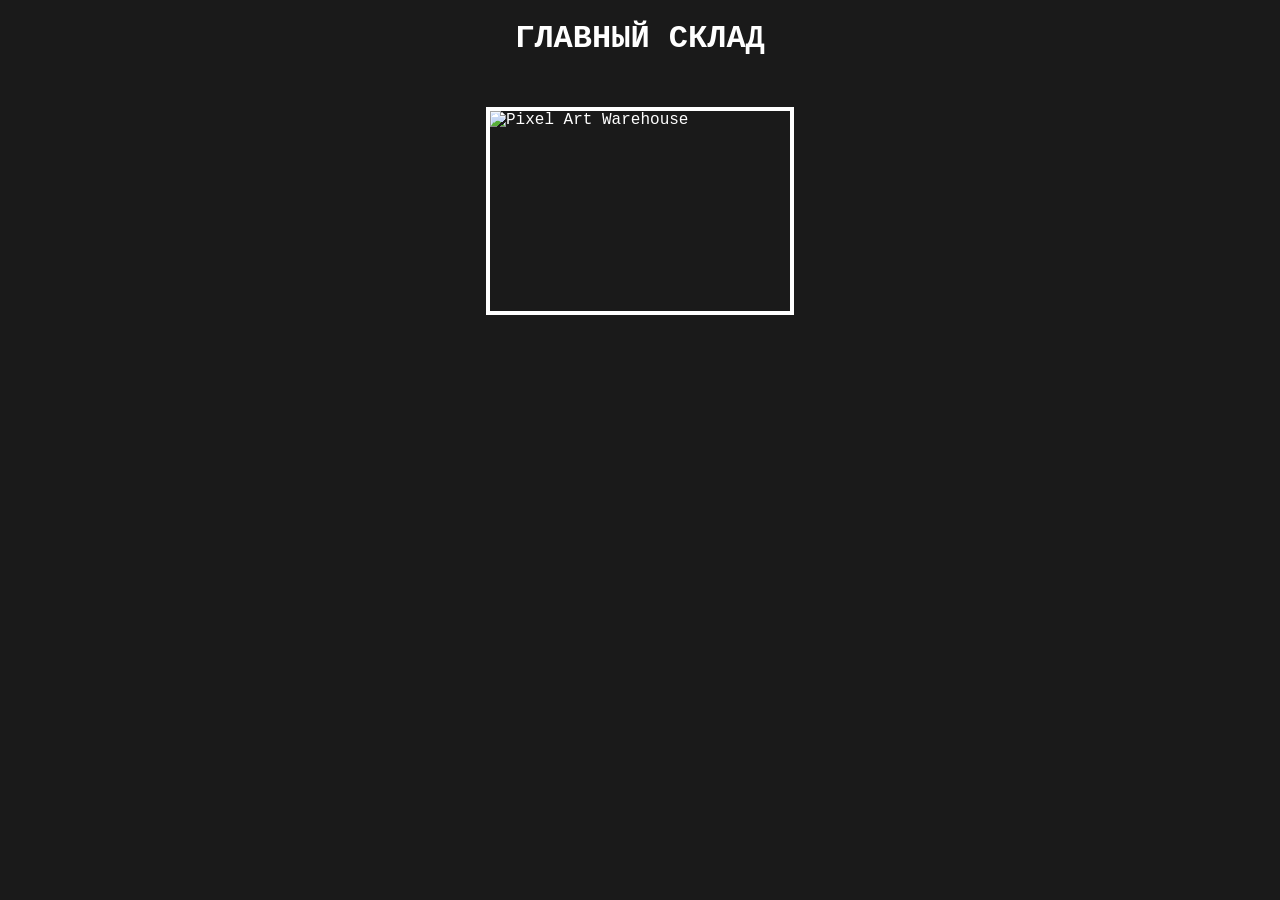
==== index.html @ 8e3c97f1 "Gif" ====
<!DOCTYPE html>
<html lang="ru">
<head>
    <meta charset="UTF-8">
    <meta name="viewport" content="width=device-width, initial-scale=1.0">
    <title>Fulfillment Pixel Corp</title>
    <style>
        /* Обнуляем отступы */
        * { margin: 0; padding: 0; box-box: border-box; }

        body {
            background-color: #1a1a1a; /* Темный фон для контраста */
            color: #fff;
            font-family: 'Courier New', Courier, monospace; /* Пиксельный стиль шрифта */
        }

        /* Контейнер для твоей интерактивной карты/гифки */
        .pixel-card {
            position: relative;
            width: 300px; /* Размер заглушки */
            height: 200px;
            margin: 50px auto;
            overflow: hidden; /* Чтобы зум оставался внутри рамки */
            border: 4px solid #fff;
            cursor: pointer;
        }

        .pixel-card img {
            width: 100%;
            height: 100%;
            object-fit: cover;
            
            /* МАГИЯ ПИКСЕЛЕЙ */
            image-rendering: pixelated;
            
            /* Плавность анимации */
            transition: transform 0.3s ease;
        }

        /* Эффект при наведении */
        .pixel-card:hover img {
            transform: scale(1.5); /* Увеличиваем в 1.5 раза */
        }

        /* Адаптивность */
        @media (max-width: 600px) {
            .pixel-card {
                width: 90%;
            }
        }
    </style>
</head>
<body>

    <h1 style="text-align: center; margin-top: 20px;">ГЛАВНЫЙ СКЛАД</h1>

    <div class="pixel-card">
        <img src="https://via.placeholder.com/150/0000FF/808080?text=PIXEL+ART" alt="Pixel Art Warehouse">
    </div>

</body>
</html>
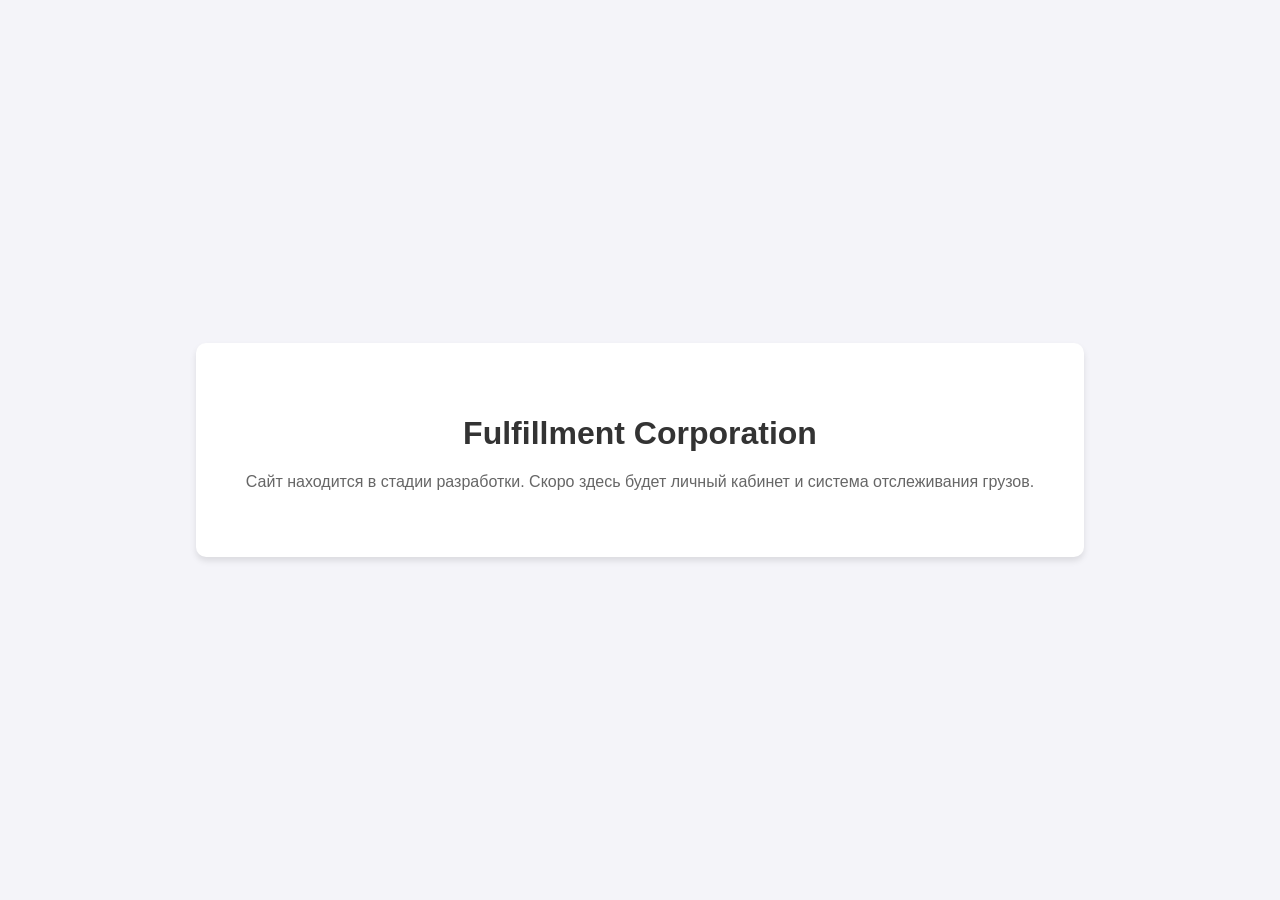
==== commit 7c8be6aa: "Возврат" ====
--- a/index.html
+++ b/index.html
@@ -2,61 +2,18 @@
 <html lang="ru">
 <head>
     <meta charset="UTF-8">
-    <meta name="viewport" content="width=device-width, initial-scale=1.0">
-    <title>Fulfillment Pixel Corp</title>
+    <title>Fulfillment Corporation</title>
     <style>
-        /* Обнуляем отступы */
-        * { margin: 0; padding: 0; box-box: border-box; }
-
-        body {
-            background-color: #1a1a1a; /* Темный фон для контраста */
-            color: #fff;
-            font-family: 'Courier New', Courier, monospace; /* Пиксельный стиль шрифта */
-        }
-
-        /* Контейнер для твоей интерактивной карты/гифки */
-        .pixel-card {
-            position: relative;
-            width: 300px; /* Размер заглушки */
-            height: 200px;
-            margin: 50px auto;
-            overflow: hidden; /* Чтобы зум оставался внутри рамки */
-            border: 4px solid #fff;
-            cursor: pointer;
-        }
-
-        .pixel-card img {
-            width: 100%;
-            height: 100%;
-            object-fit: cover;
-            
-            /* МАГИЯ ПИКСЕЛЕЙ */
-            image-rendering: pixelated;
-            
-            /* Плавность анимации */
-            transition: transform 0.3s ease;
-        }
-
-        /* Эффект при наведении */
-        .pixel-card:hover img {
-            transform: scale(1.5); /* Увеличиваем в 1.5 раза */
-        }
-
-        /* Адаптивность */
-        @media (max-width: 600px) {
-            .pixel-card {
-                width: 90%;
-            }
-        }
+        body { font-family: sans-serif; display: flex; justify-content: center; align-items: center; height: 100vh; margin: 0; background-color: #f4f4f9; }
+        .container { text-align: center; padding: 50px; background: white; border-radius: 10px; box-shadow: 0 4px 6px rgba(0,0,0,0.1); }
+        h1 { color: #333; }
+        p { color: #666; }
     </style>
 </head>
 <body>
-
-    <h1 style="text-align: center; margin-top: 20px;">ГЛАВНЫЙ СКЛАД</h1>
-
-    <div class="pixel-card">
-        <img src="https://via.placeholder.com/150/0000FF/808080?text=PIXEL+ART" alt="Pixel Art Warehouse">
+    <div class="container">
+        <h1>Fulfillment Corporation</h1>
+        <p>Сайт находится в стадии разработки. Скоро здесь будет личный кабинет и система отслеживания грузов.</p>
     </div>
-
 </body>
 </html>
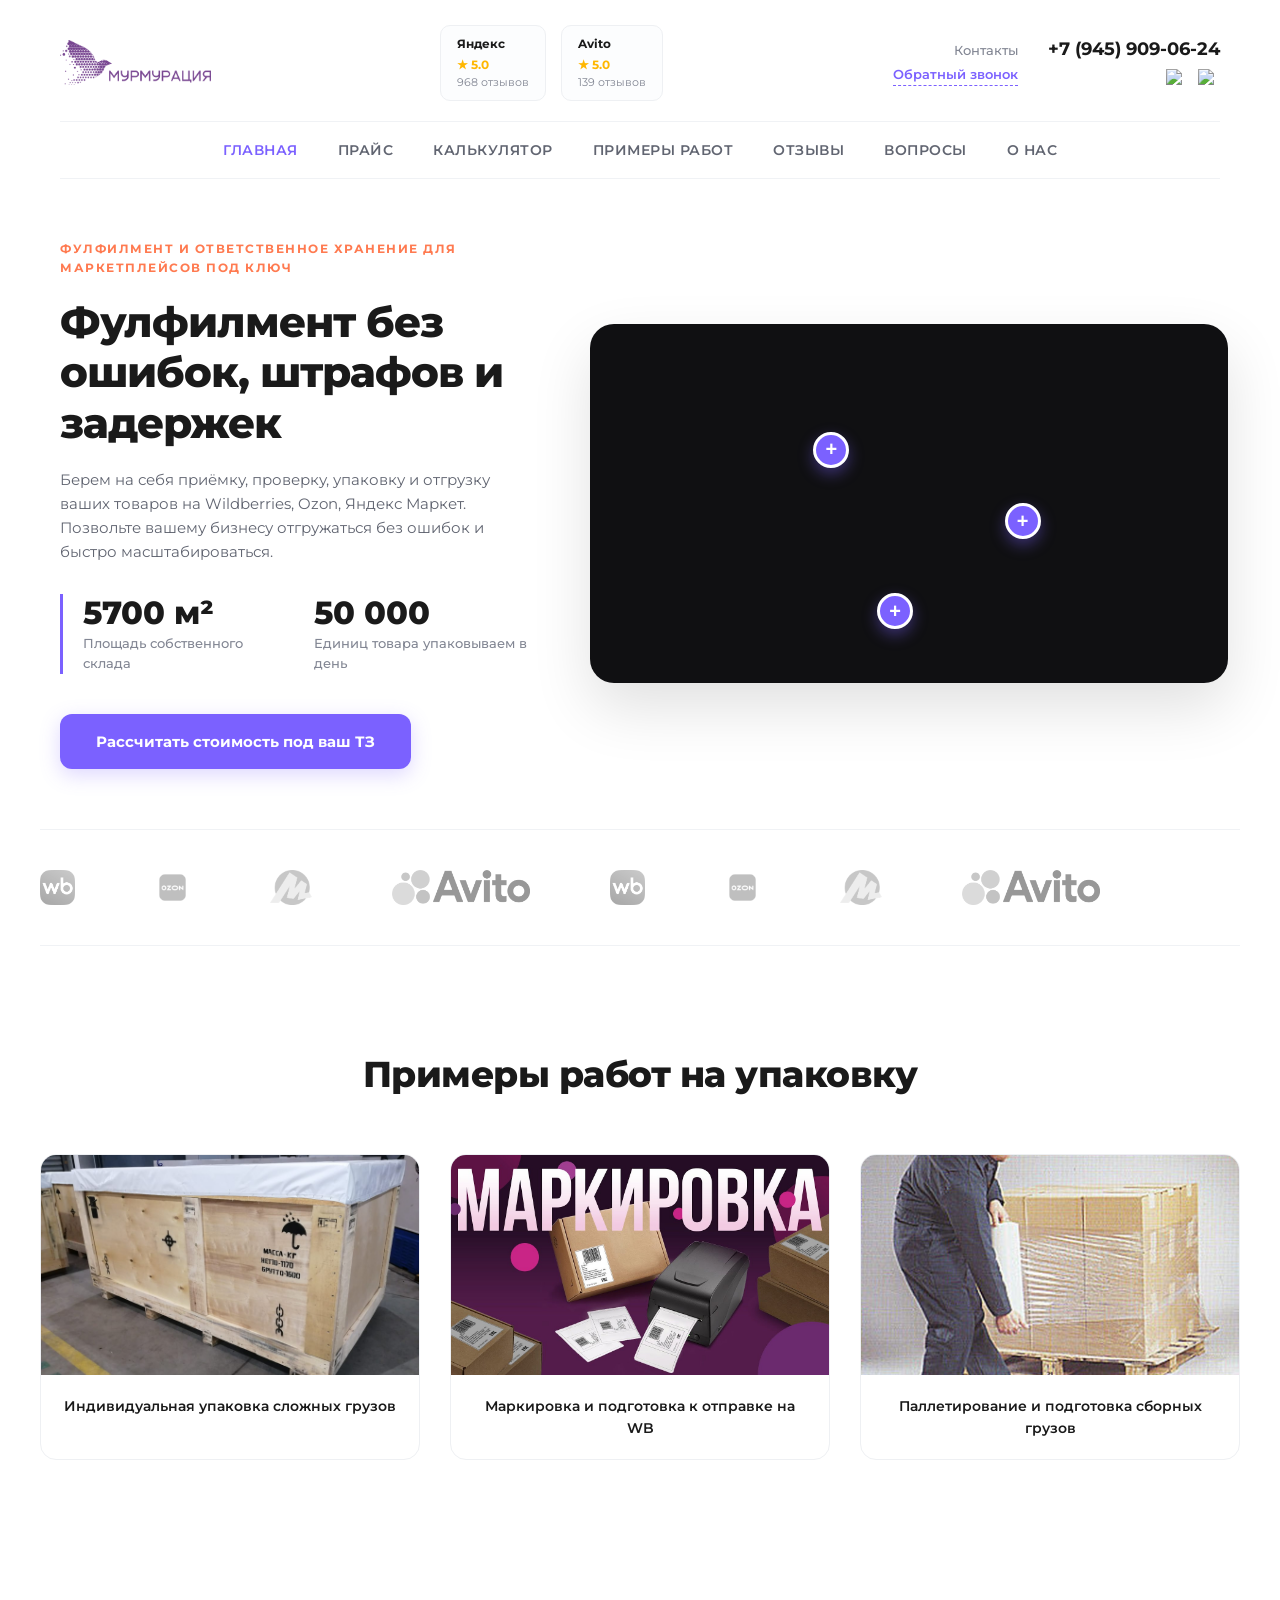
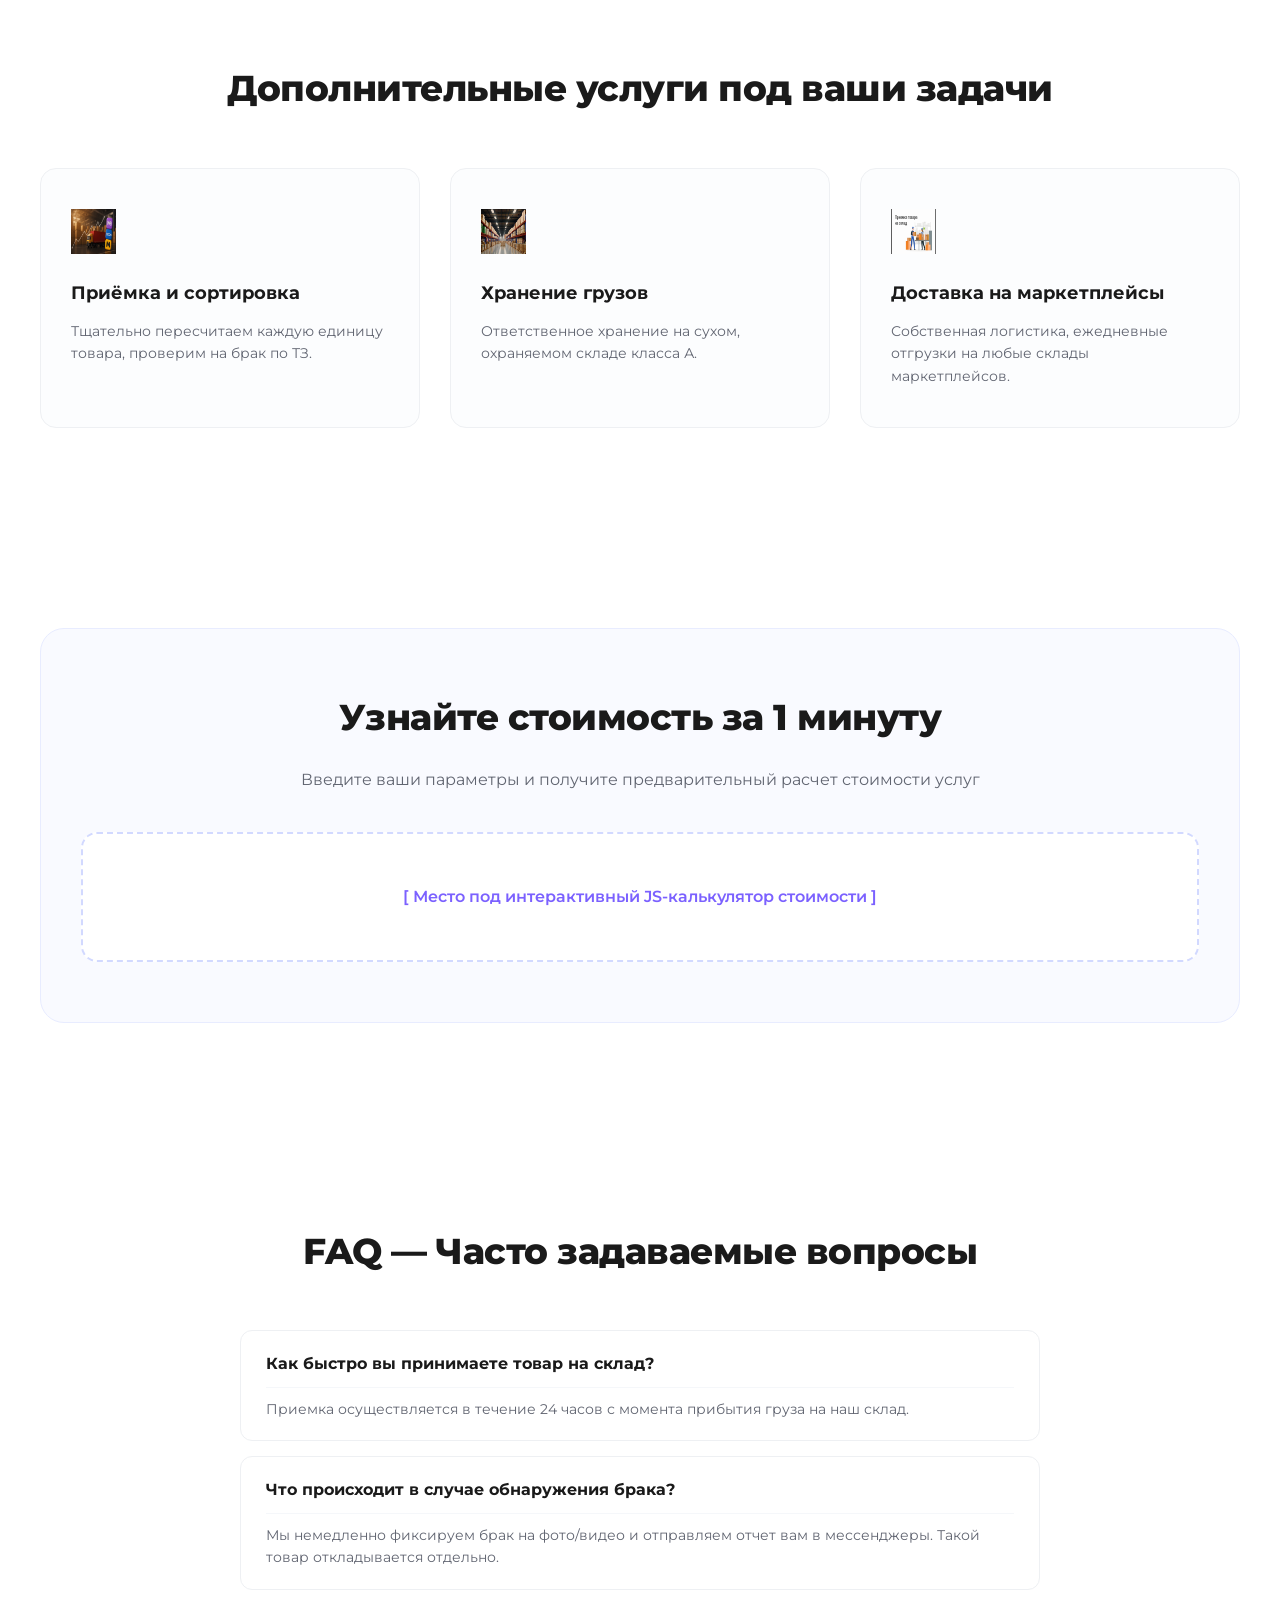
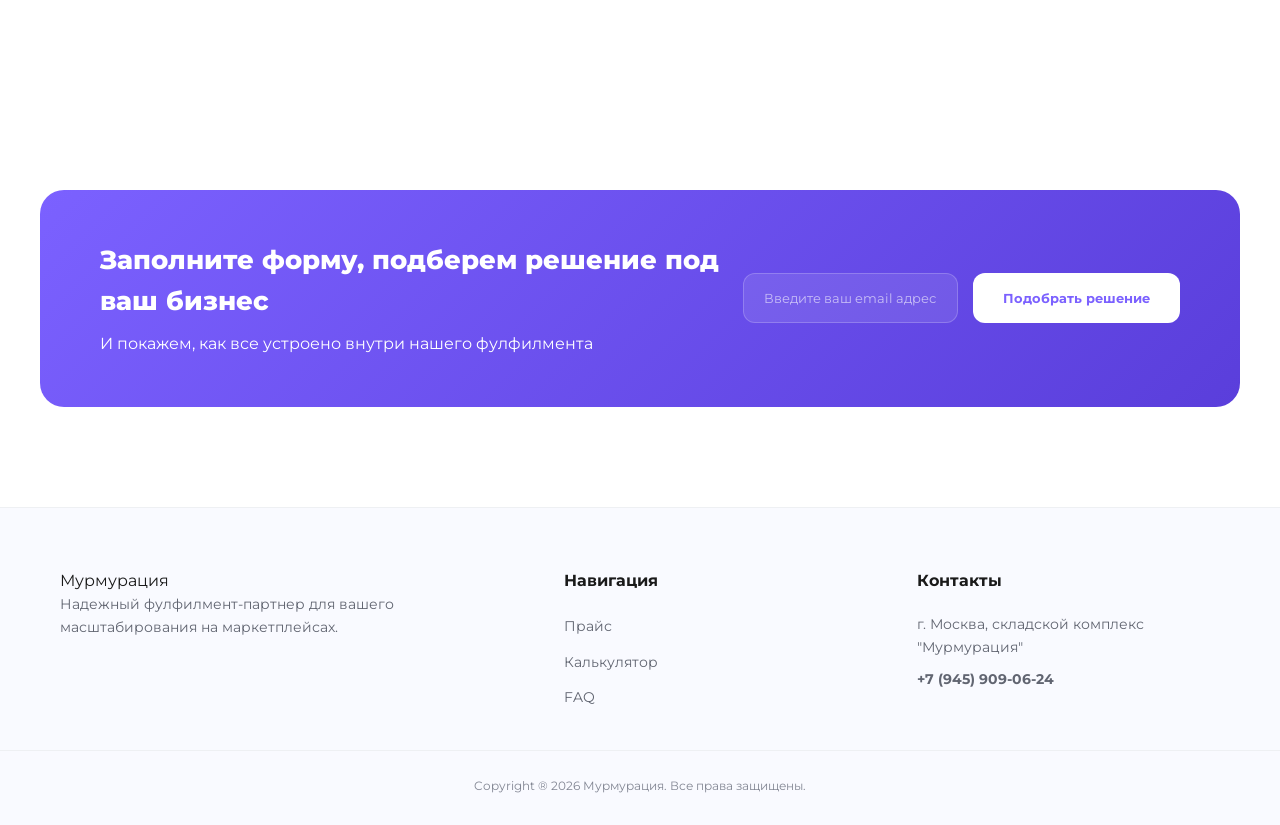
==== commit e6bfc721: "UPD" ====
--- a/index.html
+++ b/index.html
@@ -1,19 +1,410 @@
-<!DOCTYPE html>
+<!doctype html>
 <html lang="ru">
-<head>
-    <meta charset="UTF-8">
-    <title>Fulfillment Corporation</title>
-    <style>
-        body { font-family: sans-serif; display: flex; justify-content: center; align-items: center; height: 100vh; margin: 0; background-color: #f4f4f9; }
-        .container { text-align: center; padding: 50px; background: white; border-radius: 10px; box-shadow: 0 4px 6px rgba(0,0,0,0.1); }
-        h1 { color: #333; }
-        p { color: #666; }
-    </style>
-</head>
-<body>
-    <div class="container">
-        <h1>Fulfillment Corporation</h1>
-        <p>Сайт находится в стадии разработки. Скоро здесь будет личный кабинет и система отслеживания грузов.</p>
+  <head>
+    <meta charset="UTF-8" />
+    <meta name="viewport" content="width=device-width, initial-scale=1.0" />
+    <title>
+      Мурмурация — Фулфилмент и ответственное хранение для маркетплейсов
+    </title>
+    <link rel="stylesheet" href="css/main.css" />
+  </head>
+  <body>
+    <div class="wrapper">
+      <header class="container">
+        <div class="header-top">
+          <a href="./" class="logo">
+            <img src="img/logo.png" alt="Мурмурация" />
+          </a>
+
+          <div class="rating-widgets">
+            <div class="yandex-box">
+              <a
+                href="https://yandex.ru/maps/org/murmuratsiya/7626932796"
+                target="_blank"
+                >Яндекс</a
+              >
+              <span class="rating">★ 5.0</span>
+              <span class="reviews">968 отзывов</span>
+            </div>
+            <div class="avito-box">
+              <a href="https://www.avito.ru/" target="_blank">Avito</a>
+              <span class="rating">★ 5.0</span>
+              <span class="reviews">139 отзывов</span>
+            </div>
+          </div>
+
+          <div class="header-contacts">
+            <div class="callback-links">
+              <a href="contact.html">Контакты</a>
+              <a href="#call-modal" class="callback-trigger">Обратный звонок</a>
+            </div>
+            <div class="phone-block">
+              <a href="tel:+79459090624" class="phone-number"
+                >+7 (945) 909-06-24</a
+              >
+              <div class="social-icons">
+                <a href="#" target="_blank"
+                  ><img src="img/telegram.svg" alt="Telegram"
+                /></a>
+                <a href="#" target="_blank"
+                  ><img src="img/max.svg" alt="Написать в Макс"
+                /></a>
+              </div>
+            </div>
+          </div>
+        </div>
+
+        <nav class="header-nav">
+          <ul>
+            <li class="active"><a href="./">Главная</a></li>
+            <li><a href="#price">Прайс</a></li>
+            <li><a href="#calculator">Калькулятор</a></li>
+            <li><a href="#examples">Примеры работ</a></li>
+            <li><a href="#reviews">Отзывы</a></li>
+            <li><a href="#faq">Вопросы</a></li>
+            <li><a href="#about">О нас</a></li>
+          </ul>
+        </nav>
+      </header>
+
+      <section class="hero-advanced-section">
+        <div class="container hero-layout-wrapper">
+          <div class="hero-text-side">
+            <p class="hero-tagline">
+              ФУЛФИЛМЕНТ И ОТВЕТСТВЕННОЕ ХРАНЕНИЕ ДЛЯ МАРКЕТПЛЕЙСОВ ПОД КЛЮЧ
+            </p>
+            <h1 class="hero-title">
+              Фулфилмент без ошибок, штрафов и задержек
+            </h1>
+            <p class="hero-text-p">
+              Берем на себя приёмку, проверку, упаковку и отгрузку ваших товаров
+              на Wildberries, Ozon, Яндекс Маркет. Позвольте вашему бизнесу
+              отгружаться без ошибок и быстро масштабироваться.
+            </p>
+
+            <div class="hero-stats">
+              <div class="stat-item">
+                <span class="stat-num">5700 м²</span>
+                <span class="stat-desc">Площадь собственного склада</span>
+              </div>
+              <div class="stat-item">
+                <span class="stat-num">50 000</span>
+                <span class="stat-desc">Единиц товара упаковываем в день</span>
+              </div>
+            </div>
+
+            <button class="btn-main" onclick="ScrollToCalc()">
+              Рассчитать стоимость под ваш ТЗ
+            </button>
+          </div>
+
+          <div class="hero-interactive-side">
+            <div id="viewport" class="map-viewport-clean">
+              <div id="heroContainer" class="map-container-clean">
+                <video
+                  autoplay
+                  loop
+                  muted
+                  playsinline
+                  disablePictureInPicture
+                  class="map-video-element"
+                >
+                  <source
+                    src="vid/animate_this_isometric_3D_cityscape_scene._Make_the_city_feel_alive_and_bustling_at_night._Miniature_seed4258162185.mp4"
+                    type="video/mp4"
+                  />
+                </video>
+
+                <div class="map-point" style="top: 30%; left: 35%">
+                  <button
+                    class="point-trigger"
+                    onclick="openArtModal('modal-gate', event)"
+                  >
+                    +
+                  </button>
+                </div>
+
+                <div class="map-point" style="top: 50%; left: 65%">
+                  <button
+                    class="point-trigger"
+                    onclick="openArtModal('modal-park', event)"
+                  >
+                    +
+                  </button>
+                </div>
+
+                <div class="map-point" style="top: 75%; left: 45%">
+                  <button
+                    class="point-trigger"
+                    onclick="openArtModal('modal-storage', event)"
+                  >
+                    +
+                  </button>
+                </div>
+              </div>
+            </div>
+          </div>
+        </div>
+      </section>
+
+      <div class="partners-carousel container">
+        <div class="logos-track">
+          <div class="logos-group">
+            <img src="img/wildberries-sign-logo.png" alt="Wildberries" />
+            <img src="img/icons8-озон-48.png" alt="Ozon" />
+            <img src="img/yandex-market-sign-logo.png" alt="Яндекс Маркет" />
+            <img src="img/avito-logo.png" alt="Avito" />
+          </div>
+          <div class="logos-group" aria-hidden="true">
+            <img src="img/wildberries-sign-logo.png" alt="Wildberries" />
+            <img src="img/icons8-озон-48.png" alt="Ozon" />
+            <img src="img/yandex-market-sign-logo.png" alt="Яндекс Маркет" />
+            <img src="img/avito-logo.png" alt="Avito" />
+          </div>
+          </div>
+        </div>
+      </div>
+
+      <section id="examples" class="container section-padding">
+        <h2 class="section-title">Примеры работ на упаковку</h2>
+        <div class="grid-3-columns">
+          <div class="work-card">
+            <img src="img/Примеры упаковки/kombinir-fanernaya-tara-198.jpg" alt="Пример упаковки 1" />
+            <p>Индивидуальная упаковка сложных грузов</p>
+          </div>
+          <div class="work-card">
+            <img src="img/Примеры упаковки/maxresdefault.jpg" alt="Пример упаковки 2" />
+            <p>Маркировка и подготовка к отправке на WB</p>
+          </div>
+          <div class="work-card">
+            <img src="img/Примеры упаковки/348390727.jfif" alt="Пример упаковки 3" />
+            <p>Паллетирование и подготовка сборных грузов</p>
+          </div>
+        </div>
+      </section>
+
+      <section id="price" class="container section-padding">
+        <h2 class="section-title">Дополнительные услуги под ваши задачи</h2>
+        <div class="grid-3-columns">
+          <div class="service-card">
+            <img src="img/Доп услуги/editor-236750-scaled.png" alt="" class="service-icon" />
+            <h4>Приёмка и сортировка</h4>
+            <p>
+              Тщательно пересчитаем каждую единицу товара, проверим на брак по
+              ТЗ.
+            </p>
+          </div>
+          <div class="service-card">
+            <img src="img/Доп услуги/i.webp" alt="" class="service-icon" />
+            <h4>Хранение грузов</h4>
+            <p>Ответственное хранение на сухом, охраняемом складе класса А.</p>
+          </div>
+          <div class="service-card">
+            <img src="img/Доп услуги/maxresdefault.jpg" alt="" class="service-icon" />
+            <h4>Доставка на маркетплейсы</h4>
+            <p>
+              Собственная логистика, ежедневные отгрузки на любые склады
+              маркетплейсов.
+            </p>
+          </div>
+        </div>
+      </section>
+
+      <section id="calculator" class="container section-padding">
+        <div class="calc-block">
+          <h2 class="section-title">Узнайте стоимость за 1 минуту</h2>
+          <p class="calc-subtitle">
+            Введите ваши параметры и получите предварительный расчет стоимости
+            услуг
+          </p>
+          <div class="calc-placeholder">
+            <p>[ Место под интерактивный JS-калькулятор стоимости ]</p>
+          </div>
+        </div>
+      </section>
+
+      <section id="faq" class="container section-padding">
+        <h2 class="section-title">FAQ — Часто задаваемые вопросы</h2>
+        <div class="faq-list">
+          <div class="faq-item">
+            <div class="faq-question">
+              Как быстро вы принимаете товар на склад?
+            </div>
+            <div class="faq-answer">
+              Приемка осуществляется в течение 24 часов с момента прибытия груза
+              на наш склад.
+            </div>
+          </div>
+          <div class="faq-item">
+            <div class="faq-question">
+              Что происходит в случае обнаружения брака?
+            </div>
+            <div class="faq-answer">
+              Мы немедленно фиксируем брак на фото/видео и отправляем отчет вам
+              в мессенджеры. Такой товар откладывается отдельно.
+            </div>
+          </div>
+        </div>
+      </section>
+
+      <section class="container section-padding">
+        <div class="form-banner">
+          <div class="form-text">
+            <h3>Заполните форму, подберем решение под ваш бизнес</h3>
+            <p>И покажем, как все устроено внутри нашего фулфилмента</p>
+          </div>
+          <div class="form-fields">
+            <input
+              type="email"
+              id="userEmail"
+              placeholder="Введите ваш email адрес"
+            />
+            <button onclick="ValidateBusinessEmail()">Подобрать решение</button>
+          </div>
+        </div>
+      </section>
     </div>
-</body>
-</html>+    <footer>
+      <div class="footer-blocks container">
+        <div>
+          <span class="logo">Мурмурация</span>
+          <p>
+            Надежный фулфилмент-партнер для вашего масштабирования на
+            маркетплейсах.
+          </p>
+        </div>
+        <div>
+          <h4>Навигация</h4>
+          <ul>
+            <li><a href="#price">Прайс</a></li>
+            <li><a href="#calculator">Калькулятор</a></li>
+            <li><a href="#faq">FAQ</a></li>
+          </ul>
+        </div>
+        <div>
+          <h4>Контакты</h4>
+          <p>г. Москва, складской комплекс "Мурмурация"</p>
+          <p class="footer-phone">+7 (945) 909-06-24</p>
+        </div>
+      </div>
+      <hr />
+      <p class="copyright">Copyright ® 2026 Мурмурация. Все права защищены.</p>
+    </footer>
+
+    <div
+      id="modal-gate"
+      class="art-overlay"
+      onclick="closeArtModal('modal-gate')"
+    >
+      <div class="art-modal-content" onclick="event.stopPropagation()">
+        <button class="art-modal-close" onclick="closeArtModal('modal-gate')">
+          ×
+        </button>
+        <img src="img/Южные ворота.png" alt="Южные ворота" />
+      </div>
+    </div>
+
+    <div
+      id="modal-park"
+      class="art-overlay"
+      onclick="closeArtModal('modal-park')"
+    >
+      <div class="art-modal-content" onclick="event.stopPropagation()">
+        <button class="art-modal-close" onclick="closeArtModal('modal-park')">
+          ×
+        </button>
+        <img src="img/Фулфилмент парк.png" alt="Фулфилмент парк" />
+      </div>
+    </div>
+
+    <div
+      id="modal-storage"
+      class="art-overlay"
+      onclick="closeArtModal('modal-storage')"
+    >
+      <div class="art-modal-content" onclick="event.stopPropagation()">
+        <button
+          class="art-modal-close"
+          onclick="closeArtModal('modal-storage')"
+        >
+          ×
+        </button>
+        <img src="img/Склад.png" alt="Склад" />
+      </div>
+    </div>
+
+    <script>
+      // 1. Скрипт Интерактивной Лупы (Зум х2 как в твоем чистом тесте)
+      const viewport = document.getElementById("viewport");
+      const container = document.getElementById("heroContainer");
+
+      viewport.addEventListener("mousemove", (e) => {
+        // Если открыта полноэкранная картинка, отключаем изменение зума под ней
+        if (document.querySelector(".art-overlay.is-visible")) return;
+
+        const { left, top, width, height } = viewport.getBoundingClientRect();
+        const x = ((e.clientX - left) / width) * 100;
+        const y = ((e.clientY - top) / height) * 100;
+
+        container.style.transformOrigin = `${x}% ${y}%`;
+        container.style.transform = "scale(2)";
+      });
+
+      viewport.addEventListener("mouseleave", () => {
+        if (!document.querySelector(".art-overlay.is-visible")) {
+          container.style.transform = "scale(1)";
+          container.style.transformOrigin = "center center";
+        }
+      });
+
+      // 2. Скрипт открытия и закрытия Полноэкранных Модалок с Квест-Картинками
+      function openArtModal(modalId, event) {
+        if (event) event.stopPropagation(); // Отменяем всплытие клика
+
+        // Перед открытием сбрасываем зум фонового видео назад на x1
+        container.style.transform = "scale(1)";
+        container.style.transformOrigin = "center center";
+
+        const modal = document.getElementById(modalId);
+        modal.classList.add("is-visible");
+        document.body.style.overflow = "hidden"; // Запрещаем скролл самого сайта
+      }
+
+      function closeArtModal(modalId) {
+        const modal = document.getElementById(modalId);
+        modal.classList.remove("is-visible");
+        document.body.style.overflow = ""; // Возвращаем скролл сайта
+      }
+
+      // Закрытие картинок по клавише ESC
+      document.addEventListener("keydown", (e) => {
+        if (e.key === "Escape") {
+          document.querySelectorAll(".art-overlay").forEach((modal) => {
+            modal.classList.remove("is-visible");
+          });
+          document.body.style.overflow = "";
+        }
+      });
+
+      // 3. Плавный скролл до калькулятора
+      function ScrollToCalc() {
+        document
+          .getElementById("calculator")
+          .scrollIntoView({ behavior: "smooth" });
+      }
+
+      // 4. Валидация почты (модернизированный скрипт из твоего старого шаблона)
+      function ValidateBusinessEmail() {
+        let email = document.querySelector("#userEmail").value;
+        if (!email.includes("@"))
+          alert("Пожалуйста, введите корректный email (пропущен символ @)");
+        else if (!email.includes("."))
+          alert("Пожалуйста, введите корректный email (пропущен символ .)");
+        else
+          alert(
+            "Спасибо! Наш менеджер свяжется с вами и подберет решение для вашего бизнеса.",
+          );
+      }
+    </script>
+  </body>
+</html>
--- a/css/main.css
+++ b/css/main.css
@@ -0,0 +1,672 @@
+/* ==========================================================================
+   1. ИНИЦИАЛИЗАЦИЯ И СБРОС (RESET)
+   ========================================================================== */
+@import url("https://fonts.googleapis.com/css2?family=Montserrat:wght@300;400;500;600;700;800;900&display=swap");
+
+* {
+  margin: 0;
+  padding: 0;
+  box-sizing: border-box;
+}
+
+html {
+  scroll-behavior: smooth;
+}
+
+body {
+  font-family: "Montserrat", sans-serif;
+  background-color: #ffffff;
+  color: #1a1a1a;
+  line-height: 1.6;
+  -webkit-font-smoothing: antialiased;
+}
+
+a {
+  text-decoration: none;
+  color: inherit;
+  transition: all 0.2s ease;
+}
+
+img,
+video {
+  max-width: 100%;
+  height: auto;
+  display: block;
+}
+
+.wrapper {
+  overflow: hidden;
+  display: flex;
+  flex-direction: column;
+  min-height: 100vh;
+}
+
+.container {
+  max-width: 1200px;
+  width: 100%;
+  margin: 0 auto;
+  padding: 0 20px;
+}
+
+.section-padding {
+  padding: 100px 0;
+}
+
+.section-title {
+  font-size: 36px;
+  font-weight: 800;
+  letter-spacing: -0.5px;
+  margin-bottom: 50px;
+  text-align: center;
+}
+
+.grid-3-columns {
+  display: grid;
+  grid-template-columns: repeat(3, 1fr);
+  gap: 30px;
+}
+
+/* ==========================================================================
+   2. ШАПКА САЙТА (HEADER)
+   ========================================================================== */
+.header-top {
+  display: flex;
+  justify-content: space-between;
+  align-items: center;
+  padding: 25px 0 20px 0;
+}
+
+.logo img {
+  max-height: 45px;
+}
+
+.rating-widgets {
+  display: flex;
+  gap: 15px;
+}
+
+.yandex-box,
+.avito-box {
+  display: flex;
+  flex-direction: column;
+  padding: 8px 16px;
+  border: 1px solid #eef0f3;
+  border-radius: 10px;
+  background: #fcfdfe;
+  font-size: 12px;
+}
+
+.yandex-box a,
+.avito-box a {
+  font-weight: 700;
+  color: #1a1a1a;
+  margin-bottom: 2px;
+}
+
+.rating {
+  color: #ffb700;
+  font-weight: 700;
+}
+
+.reviews {
+  color: #828693;
+  font-size: 11px;
+}
+
+.header-contacts {
+  display: flex;
+  align-items: center;
+  gap: 30px;
+}
+
+.callback-links {
+  display: flex;
+  flex-direction: column;
+  align-items: flex-end;
+  gap: 4px;
+}
+
+.callback-links a {
+  font-size: 13px;
+  font-weight: 500;
+  color: #828693;
+}
+
+.callback-links .callback-trigger {
+  color: #7b61ff;
+  font-weight: 600;
+  border-bottom: 1px dashed #7b61ff;
+}
+
+.callback-links .callback-trigger:hover {
+  color: #5a3edb;
+  border-color: transparent;
+}
+
+.phone-block {
+  display: flex;
+  flex-direction: column;
+  align-items: flex-end;
+  gap: 6px;
+}
+
+.phone-number {
+  font-size: 18px;
+  font-weight: 700;
+  color: #1a1a1a;
+}
+
+.social-icons {
+  display: flex;
+  gap: 10px;
+}
+
+.social-icons img {
+  width: 22px;
+  height: 22px;
+}
+
+.header-nav {
+  border-top: 1px solid #f0f2f5;
+  border-bottom: 1px solid #f0f2f5;
+  padding: 15px 0;
+}
+
+.header-nav ul {
+  display: flex;
+  list-style: none;
+  justify-content: center;
+  gap: 40px;
+}
+
+.header-nav ul li a {
+  font-size: 14px;
+  font-weight: 600;
+  color: #616571;
+  text-transform: uppercase;
+  letter-spacing: 0.5px;
+}
+
+.header-nav ul li a:hover,
+.header-nav ul li.active a {
+  color: #7b61ff;
+}
+
+/* ==========================================================================
+   3. ГЛАВНЫЙ ЭКРАН (HERO С АДАПТИВНЫМ ВИДЕО-ИНТЕРАКТИВОМ)
+   ========================================================================== */
+.hero-advanced-section {
+  width: 100%;
+  padding: 60px 0;
+  background-color: #ffffff;
+}
+
+.hero-layout-wrapper {
+  display: flex;
+  align-items: center;
+  justify-content: space-between;
+  gap: 50px;
+}
+
+/* Левая сторона с текстом */
+.hero-text-side {
+  flex: 0 0 42%;
+  max-width: 480px;
+}
+
+.hero-tagline {
+  font-size: 12px;
+  font-weight: 700;
+  color: #ff7a50;
+  letter-spacing: 1.5px;
+  margin-bottom: 20px;
+}
+
+.hero-title {
+  font-size: 42px;
+  font-weight: 800;
+  line-height: 1.2;
+  margin-bottom: 20px;
+  letter-spacing: -1px;
+}
+
+.hero-text-p {
+  font-size: 15px;
+  color: #616571;
+  margin-bottom: 30px;
+}
+
+.hero-stats {
+  display: flex;
+  gap: 40px;
+  margin-bottom: 40px;
+  border-left: 3px solid #7b61ff;
+  padding-left: 20px;
+}
+
+.stat-item {
+  display: flex;
+  flex-direction: column;
+}
+
+.stat-num {
+  font-size: 32px;
+  font-weight: 800;
+  color: #1a1a1a;
+  line-height: 1.2;
+}
+
+.stat-desc {
+  font-size: 13px;
+  color: #828693;
+  font-weight: 500;
+}
+
+.btn-main {
+  background-color: #7b61ff;
+  color: #ffffff;
+  border: none;
+  padding: 18px 36px;
+  font-family: "Montserrat", sans-serif;
+  font-size: 15px;
+  font-weight: 700;
+  border-radius: 12px;
+  cursor: pointer;
+  box-shadow: 0 6px 20px rgba(123, 97, 255, 0.25);
+  transition: all 0.2s ease;
+}
+
+.btn-main:hover {
+  background-color: #5a3edb;
+  transform: translateY(-2px);
+}
+
+/* Правая сторона с видео-интерактивом */
+.hero-interactive-side {
+  flex: 0 0 55%;
+  width: 100%;
+}
+
+.map-viewport-clean {
+  position: relative;
+  width: 100%;
+  aspect-ratio: 16 / 9; /* Задает идеальное соотношение сторон без рамок */
+  border-radius: 24px;
+  overflow: hidden;
+  box-shadow: 0 25px 60px rgba(0, 0, 0, 0.12);
+  cursor: zoom-in;
+  background: #101012;
+}
+
+.map-container-clean {
+  width: 100%;
+  height: 100%;
+  position: relative;
+  transition: transform 0.15s ease-out; /* Плавный и быстрый зум */
+  will-change: transform, transform-origin;
+}
+
+.map-video-element {
+  width: 100%;
+  height: 100%;
+  object-fit: cover;
+  display: block;
+}
+
+/* Точки-плюсики поверх видео */
+.map-point {
+  position: absolute;
+  z-index: 10;
+}
+
+.point-trigger {
+  width: 36px;
+  height: 36px;
+  border-radius: 50%;
+  background-color: #7b61ff;
+  color: #ffffff;
+  border: 3px solid #ffffff;
+  font-size: 20px;
+  font-weight: 700;
+  cursor: pointer;
+  display: flex;
+  align-items: center;
+  justify-content: center;
+  box-shadow: 0 6px 15px rgba(123, 97, 255, 0.4);
+  transition:
+    transform 0.2s,
+    background-color 0.2s;
+}
+
+.point-trigger:hover {
+  transform: scale(1.2) rotate(90deg);
+  background-color: #ff7a50;
+}
+
+/* ==========================================================================
+   4. ПОЛНОЭКРАННЫЕ ОКНА ДЛЯ ВЫВОДА ТВОИХ КВЕСТ-КАРТИНОК
+   ========================================================================== */
+.art-overlay {
+  position: fixed;
+  top: 0;
+  left: 0;
+  width: 100%;
+  height: 100%;
+  background-color: rgba(20, 20, 22, 0.9); /* Премиальный глубокий темный фон */
+  backdrop-filter: blur(10px); /* Красивое размытие */
+  display: flex;
+  justify-content: center;
+  align-items: center;
+  z-index: 99999;
+  opacity: 0;
+  visibility: hidden;
+  transition:
+    opacity 0.3s ease,
+    visibility 0.3s ease;
+}
+
+/* Класс переключения видимости из JS */
+.art-overlay.is-visible {
+  opacity: 1;
+  visibility: visible;
+}
+
+.art-modal-content {
+  position: relative;
+  max-width: 90vw;
+  max-height: 90vh;
+}
+
+.art-modal-content img {
+  max-width: 100%;
+  max-height: 85vh;
+  border-radius: 16px;
+  box-shadow: 0 30px 80px rgba(0, 0, 0, 0.5);
+  display: block;
+  object-fit: contain;
+}
+
+.art-modal-close {
+  position: absolute;
+  top: -55px;
+  right: 0;
+  background: none;
+  border: none;
+  color: #ffffff;
+  font-size: 45px;
+  font-weight: 300;
+  cursor: pointer;
+  line-height: 1;
+  transition: color 0.2s;
+}
+
+.art-modal-close:hover {
+  color: #ff7a50;
+}
+
+/* ==========================================================================
+   5. БЕСКОНЕЧНАЯ КАРУСЕЛЬ ЛОГОТИПОВ
+   ========================================================================== */
+.partners-carousel {
+  padding: 40px 0;
+  border-top: 1px solid #f0f2f5;
+  border-bottom: 1px solid #f0f2f5;
+  overflow: hidden;
+  position: relative;
+}
+
+.logos-track {
+  display: flex;
+  width: max-content;
+  animation: scrollLinear 25s linear infinite;
+}
+
+.logos-group {
+  display: flex;
+  align-items: center;
+  justify-content: space-around;
+  gap: 80px;
+  padding-right: 80px;
+}
+
+.logos-group img {
+  height: 35px;
+  object-fit: contain;
+  filter: grayscale(100%);
+  opacity: 0.4;
+}
+
+.logos-group img:hover {
+  filter: grayscale(0%);
+  opacity: 1;
+}
+
+@keyframes scrollLinear {
+  0% {
+    transform: translateX(0);
+  }
+  100% {
+    transform: translateX(-50%);
+  }
+}
+
+/* ==========================================================================
+   6. ОСТАЛЬНЫЕ БЛОКИ ИЗ ТЗ (ПРАЙС, КАРТОЧКИ, FAQ, ПОДВАЛ)
+   ========================================================================== */
+.work-card {
+  background: #ffffff;
+  border-radius: 16px;
+  overflow: hidden;
+  border: 1px solid #eef0f3;
+  transition: all 0.3s ease;
+}
+
+.work-card img {
+  width: 100%;
+  height: 220px;
+  object-fit: cover;
+}
+
+.work-card p {
+  padding: 20px;
+  font-weight: 600;
+  font-size: 14px;
+  color: #1a1a1a;
+  text-align: center;
+}
+
+.work-card:hover {
+  transform: translateY(-5px);
+  box-shadow: 0 15px 35px rgba(0, 0, 0, 0.05);
+}
+
+.service-card {
+  background: #fcfdfe;
+  border: 1px solid #eef0f3;
+  border-radius: 16px;
+  padding: 40px 30px;
+  transition: all 0.3s ease;
+}
+
+.service-icon {
+  width: 45px;
+  height: 45px;
+  margin-bottom: 25px;
+}
+
+.service-card h4 {
+  font-size: 18px;
+  font-weight: 700;
+  margin-bottom: 12px;
+}
+
+.service-card p {
+  font-size: 14px;
+  color: #616571;
+}
+
+.service-card:hover {
+  background: #ffffff;
+  border-color: #7b61ff;
+  box-shadow: 0 15px 35px rgba(123, 97, 255, 0.05);
+}
+
+.calc-block {
+  background: #f9faff;
+  border: 1px solid #e8ecff;
+  border-radius: 24px;
+  padding: 60px 40px;
+  text-align: center;
+}
+
+.calc-subtitle {
+  color: #616571;
+  margin-top: -30px;
+  margin-bottom: 40px;
+}
+
+.calc-placeholder {
+  background: #ffffff;
+  border: 2px dashed #d2d9ff;
+  border-radius: 16px;
+  padding: 50px;
+  color: #7b61ff;
+  font-weight: 600;
+}
+
+.faq-list {
+  max-width: 800px;
+  margin: 0 auto;
+  display: flex;
+  flex-direction: column;
+  gap: 15px;
+}
+
+.faq-item {
+  border: 1px solid #eef0f3;
+  border-radius: 12px;
+  background: #ffffff;
+  padding: 20px 25px;
+}
+
+.faq-question {
+  font-weight: 700;
+  font-size: 16px;
+  cursor: pointer;
+  color: #1a1a1a;
+}
+
+.faq-answer {
+  margin-top: 10px;
+  font-size: 14px;
+  color: #616571;
+  border-top: 1px solid #f5f7fa;
+  padding-top: 10px;
+}
+
+.form-banner {
+  background: linear-gradient(135deg, #7b61ff 0%, #5a3edb 100%);
+  border-radius: 24px;
+  padding: 50px 60px;
+  display: flex;
+  justify-content: space-between;
+  align-items: center;
+  color: #ffffff;
+}
+
+.form-text h3 {
+  font-size: 26px;
+  font-weight: 800;
+  margin-bottom: 8px;
+}
+
+.form-fields {
+  display: flex;
+  gap: 15px;
+  width: 50%;
+  justify-content: flex-end;
+}
+
+.form-fields input {
+  width: 100%;
+  max-width: 320px;
+  padding: 16px 20px;
+  border-radius: 12px;
+  border: 1px solid rgba(255, 255, 255, 0.2);
+  background: rgba(255, 255, 255, 0.1);
+  font-family: "Montserrat", sans-serif;
+  color: #ffffff;
+}
+
+.form-fields input::placeholder {
+  color: rgba(255, 255, 255, 0.6);
+}
+
+.form-fields button {
+  background: #ffffff;
+  color: #7b61ff;
+  border: none;
+  padding: 16px 30px;
+  border-radius: 12px;
+  font-family: "Montserrat", sans-serif;
+  font-weight: 700;
+  cursor: pointer;
+  white-space: nowrap;
+}
+
+.form-fields button:hover {
+  background: #fff4f0;
+  color: #ff7a50;
+}
+
+footer {
+  background: #f9faff;
+  border-top: 1px solid #eef0f3;
+  padding: 60px 0 30px 0;
+  margin-top: auto;
+}
+
+.footer-blocks {
+  display: grid;
+  grid-template-columns: 1.5fr 1fr 1fr;
+  gap: 50px;
+  margin-bottom: 40px;
+}
+
+.footer-blocks h4 {
+  font-size: 16px;
+  font-weight: 700;
+  margin-bottom: 20px;
+}
+
+.footer-blocks p,
+.footer-blocks ul li a {
+  font-size: 14px;
+  color: #616571;
+}
+
+.footer-blocks ul {
+  list-style: none;
+  display: flex;
+  flex-direction: column;
+  gap: 10px;
+}
+
+.footer-phone {
+  font-size: 18px;
+  font-weight: 700;
+  color: #1a1a1a;
+  margin-top: 10px;
+}
+
+footer hr {
+  border: none;
+  border-top: 1px solid #eef0f3;
+  margin-bottom: 25px;
+}
+
+.copyright {
+  font-size: 12px;
+  color: #828693;
+  text-align: center;
+}
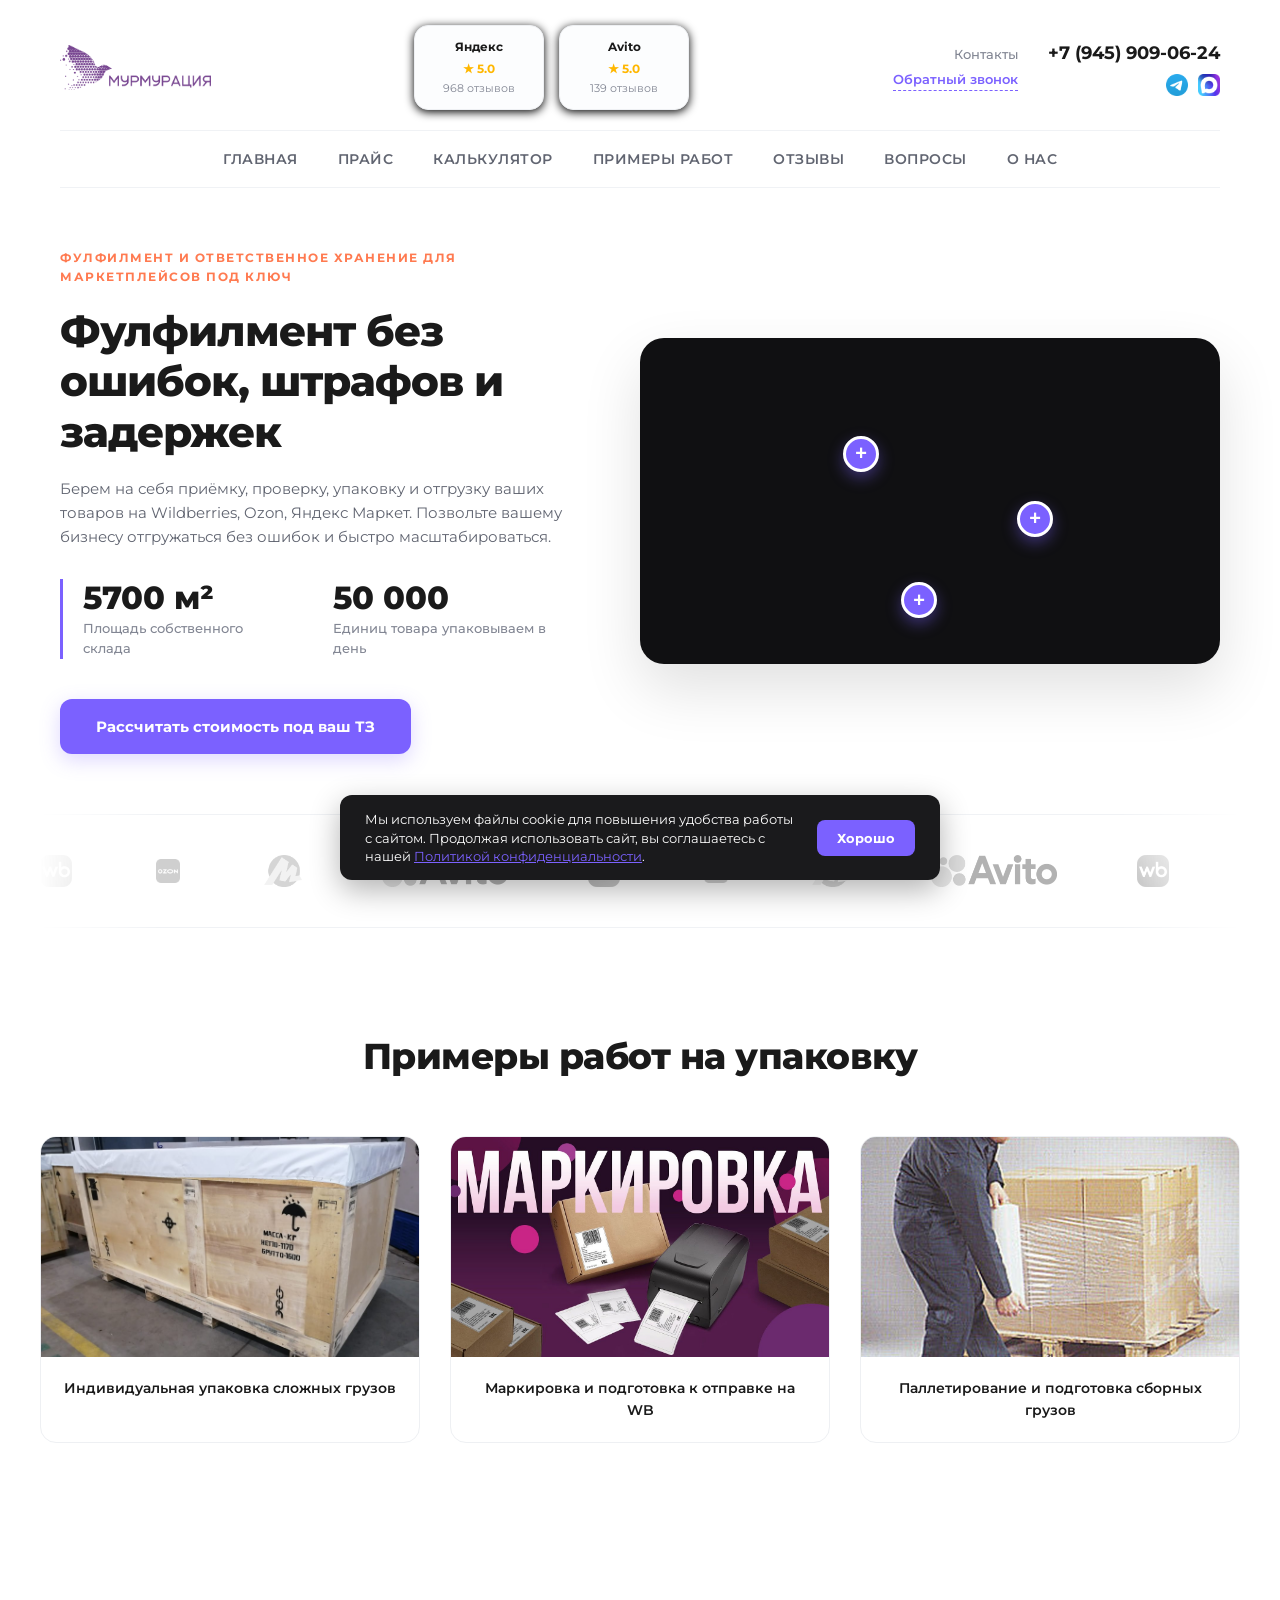
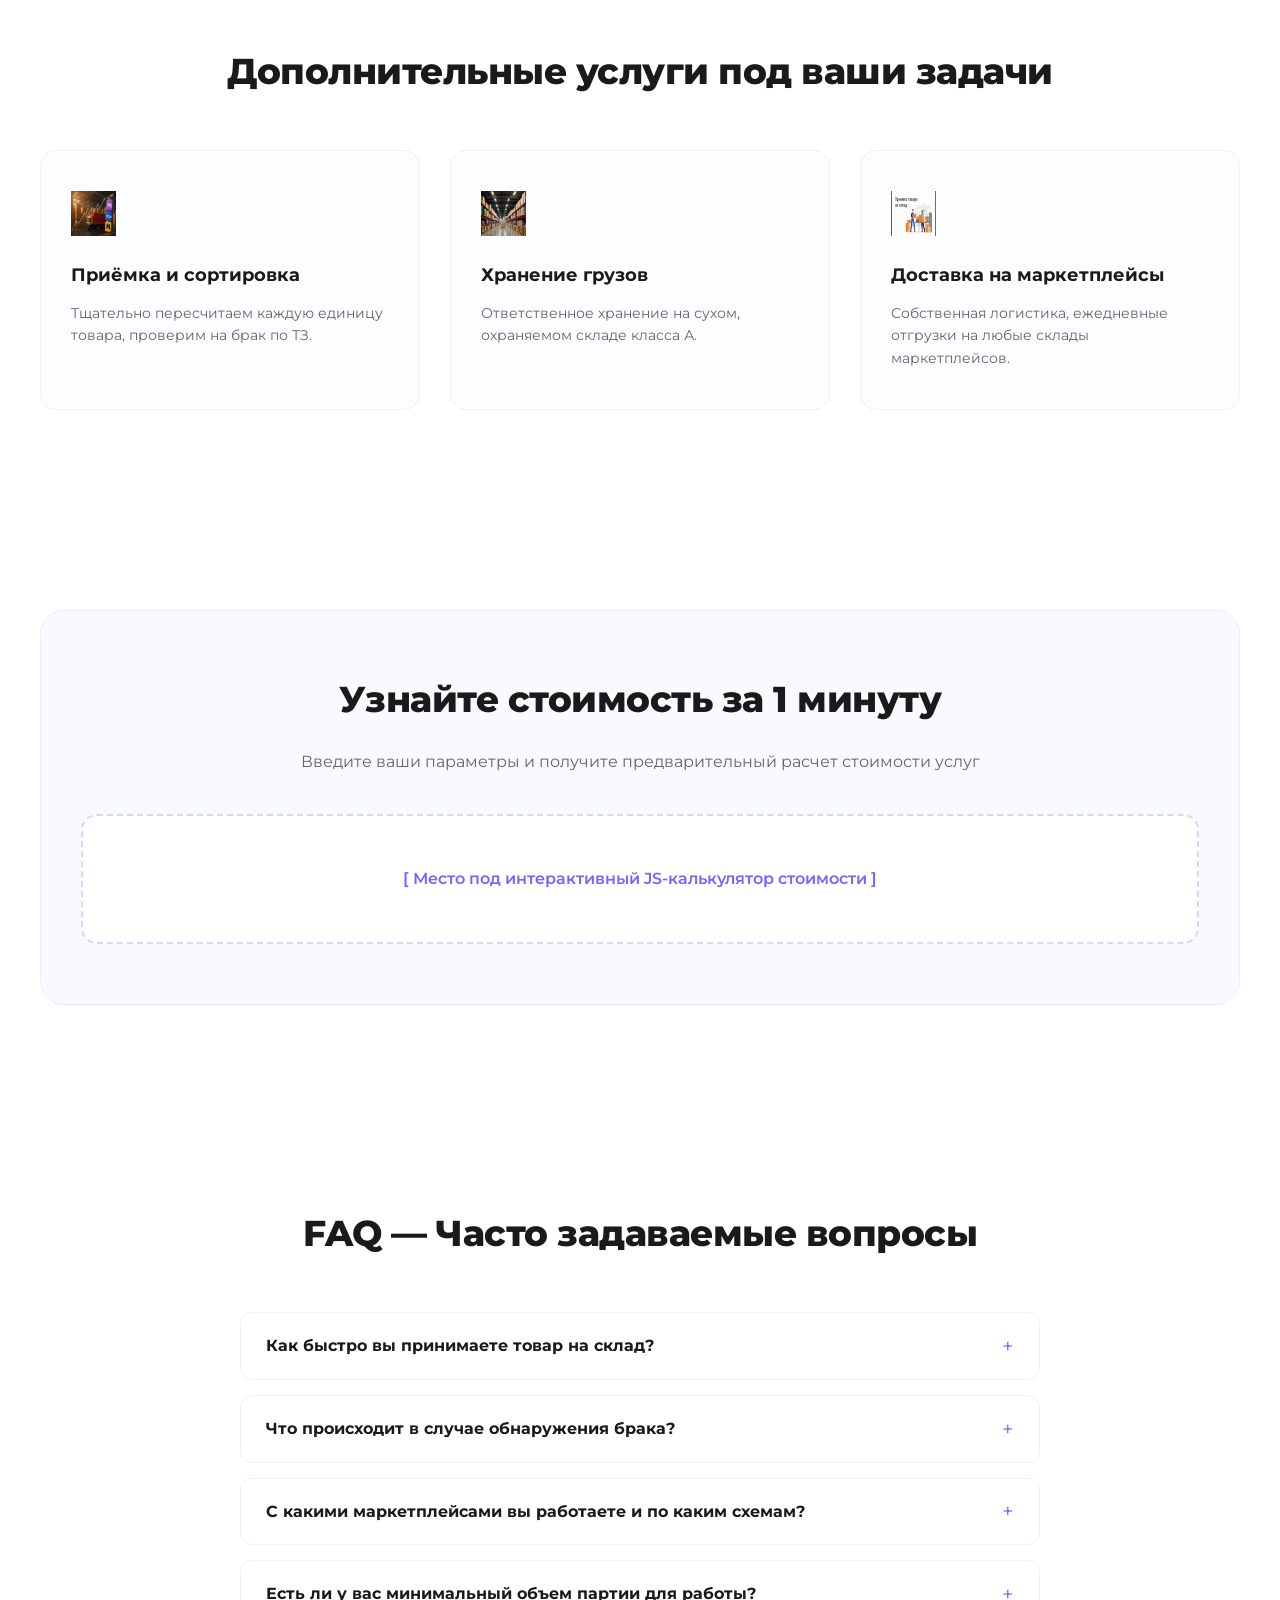
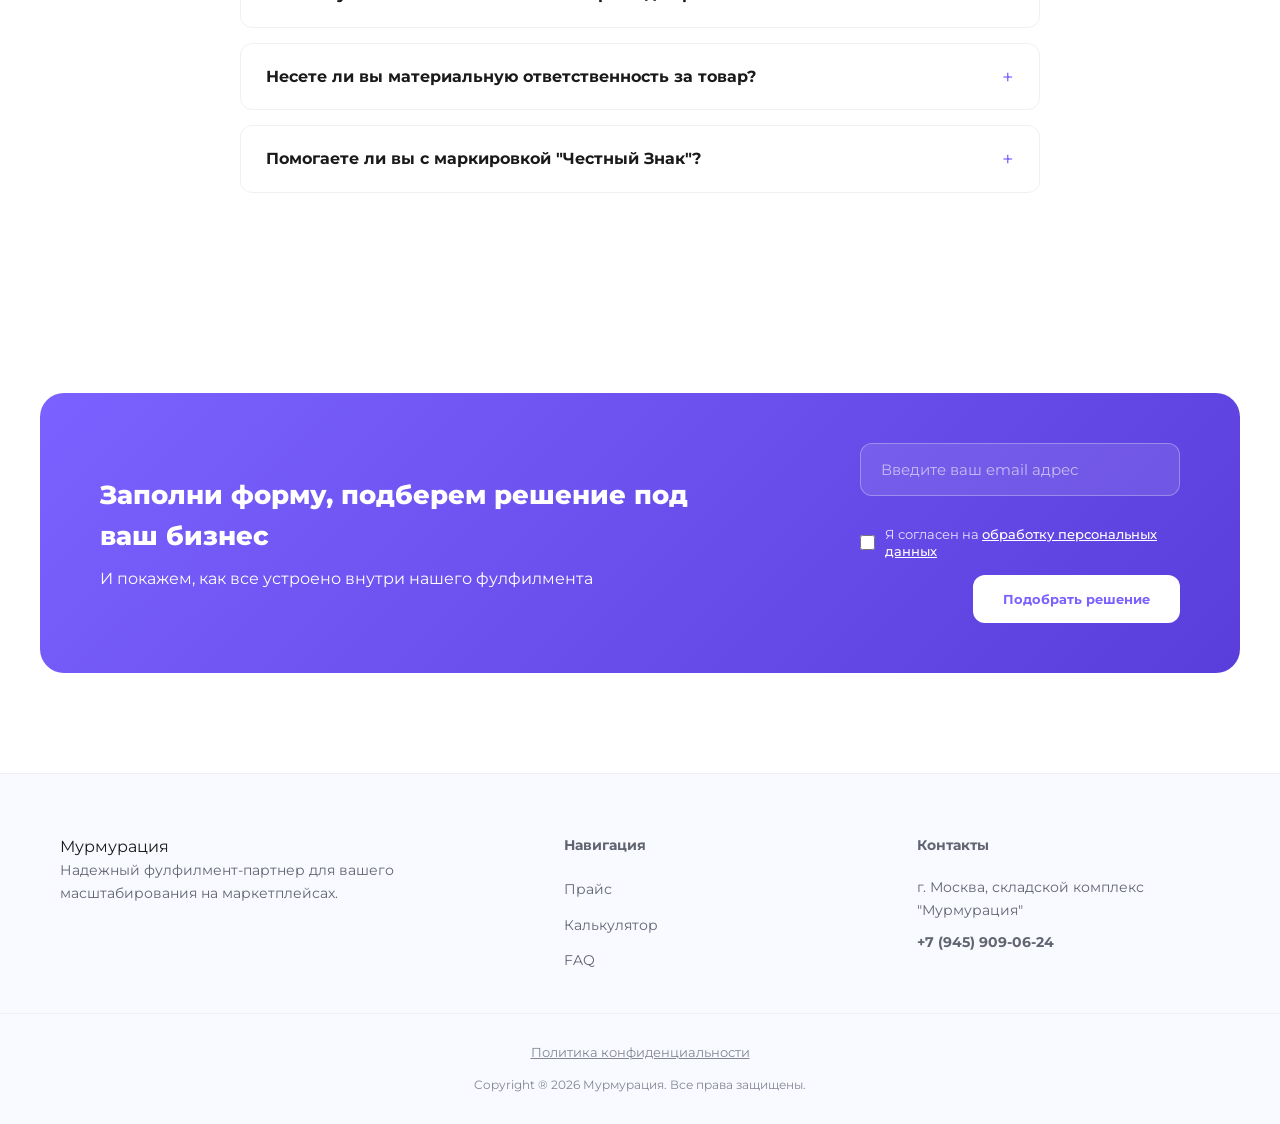
==== commit 0a9bf823: "Final" ====
--- a/index.html
+++ b/index.html
@@ -7,32 +7,37 @@
       Мурмурация — Фулфилмент и ответственное хранение для маркетплейсов
     </title>
     <link rel="stylesheet" href="css/main.css" />
+    <link rel="icon" type="image/png" href="img/ICO.png">
   </head>
   <body>
     <div class="wrapper">
       <header class="container">
         <div class="header-top">
           <a href="./" class="logo">
-            <img src="img/logo.png" alt="Мурмурация" />
+            <img src="img/logo.png" alt="Мурмурация — фулфилмент под ключ" />
           </a>
 
           <div class="rating-widgets">
-            <div class="yandex-box">
-              <a
-                href="https://yandex.ru/maps/org/murmuratsiya/7626932796"
-                target="_blank"
-                >Яндекс</a
-              >
+            <a
+              href="https://yandex.ru/maps/-/CPHtiZzV"
+              target="_blank"
+              class="rating-box yandex-box"
+            >
+              <span class="box-title">Яндекс</span>
               <span class="rating">★ 5.0</span>
               <span class="reviews">968 отзывов</span>
-            </div>
-            <div class="avito-box">
-              <a href="https://www.avito.ru/" target="_blank">Avito</a>
+            </a>
+
+            <a
+              href="https://www.avito.ru/"
+              target="_blank"
+              class="rating-box avito-box"
+            >
+              <span class="box-title">Avito</span>
               <span class="rating">★ 5.0</span>
               <span class="reviews">139 отзывов</span>
-            </div>
-          </div>
-
+            </a>
+          </div>
           <div class="header-contacts">
             <div class="callback-links">
               <a href="contact.html">Контакты</a>
@@ -43,253 +48,472 @@
                 >+7 (945) 909-06-24</a
               >
               <div class="social-icons">
-                <a href="#" target="_blank"
-                  ><img src="img/telegram.svg" alt="Telegram"
-                /></a>
-                <a href="#" target="_blank"
-                  ><img src="img/max.svg" alt="Написать в Макс"
-                /></a>
+                <a href="#" target="_blank" rel="noopener">
+                  <img src="img/Telegram.png" alt="Написать нам в Telegram" />
+                </a>
+                <a href="#" target="_blank" rel="noopener">
+                  <img src="img/MAX-512x512.png" alt="Написать нам в Макс" />
+                </a>
               </div>
             </div>
           </div>
         </div>
 
         <nav class="header-nav">
+          <button
+            class="burger-menu-btn"
+            aria-label="Открыть меню"
+            onclick="toggleMobileMenu()"
+          >
+            <span></span>
+            <span></span>
+            <span></span>
+          </button>
+
           <ul>
-            <li class="active"><a href="./">Главная</a></li>
-            <li><a href="#price">Прайс</a></li>
-            <li><a href="#calculator">Калькулятор</a></li>
-            <li><a href="#examples">Примеры работ</a></li>
-            <li><a href="#reviews">Отзывы</a></li>
-            <li><a href="#faq">Вопросы</a></li>
-            <li><a href="#about">О нас</a></li>
+            <li><a href="./">Главная</a></li>
+            <li><a href="./#price">Прайс</a></li>
+            <li><a href="./#calculator">Калькулятор</a></li>
+            <li><a href="./#examples">Примеры работ</a></li>
+            <li><a href="reviews.html">Отзывы</a></li>
+            <li><a href="./#faq">Вопросы</a></li>
+            <li><a href="about.html">О нас</a></li>
           </ul>
         </nav>
       </header>
 
-      <section class="hero-advanced-section">
-        <div class="container hero-layout-wrapper">
-          <div class="hero-text-side">
-            <p class="hero-tagline">
-              ФУЛФИЛМЕНТ И ОТВЕТСТВЕННОЕ ХРАНЕНИЕ ДЛЯ МАРКЕТПЛЕЙСОВ ПОД КЛЮЧ
+      <main>
+        <section class="hero-advanced-section">
+          <div class="container hero-layout-wrapper">
+            <div class="hero-text-side">
+              <p class="hero-tagline">
+                ФУЛФИЛМЕНТ И ОТВЕТСТВЕННОЕ ХРАНЕНИЕ ДЛЯ МАРКЕТПЛЕЙСОВ ПОД КЛЮЧ
+              </p>
+              <h1 class="hero-title">
+                Фулфилмент без ошибок, штрафов и задержек
+              </h1>
+              <p class="hero-text-p">
+                Берем на себя приёмку, проверку, упаковку и отгрузку ваших
+                товаров на Wildberries, Ozon, Яндекс Маркет. Позвольте вашему
+                бизнесу отгружаться без ошибок и быстро масштабироваться.
+              </p>
+
+              <div class="hero-stats">
+                <div class="stat-item">
+                  <span class="stat-num">5700 м²</span>
+                  <span class="stat-desc">Площадь собственного склада</span>
+                </div>
+                <div class="stat-item">
+                  <span class="stat-num">50 000</span>
+                  <span class="stat-desc"
+                    >Единиц товара упаковываем в день</span
+                  >
+                </div>
+              </div>
+
+              <button class="btn-main" onclick="ScrollToCalc()">
+                Рассчитать стоимость под ваш ТЗ
+              </button>
+            </div>
+
+            <div class="hero-interactive-side">
+              <div id="viewport" class="map-viewport-clean">
+                <div id="heroContainer" class="map-container-clean">
+                  <video
+                    autoplay
+                    loop
+                    muted
+                    playsinline
+                    disablePictureInPicture
+                    class="map-video-element"
+                  >
+                    <source
+                      src="vid/animate_this_isometric_3D_cityscape_scene._Make_the_city_feel_alive_and_bustling_at_night._Miniature_seed4258162185.mp4"
+                      type="video/mp4"
+                    />
+                  </video>
+
+                  <div class="map-point" style="top: 30%; left: 35%">
+                    <button
+                      class="point-trigger"
+                      onclick="openArtModal('modal-gate', event)"
+                    >
+                      +
+                    </button>
+                  </div>
+                  <div class="map-point" style="top: 50%; left: 65%">
+                    <button
+                      class="point-trigger"
+                      onclick="openArtModal('modal-park', event)"
+                    >
+                      +
+                    </button>
+                  </div>
+                  <div class="map-point" style="top: 75%; left: 45%">
+                    <button
+                      class="point-trigger"
+                      onclick="openArtModal('modal-storage', event)"
+                    >
+                      +
+                    </button>
+                  </div>
+                </div>
+              </div>
+            </div>
+          </div>
+        </section>
+
+        <div class="partners-carousel container">
+          <div class="logos-track">
+            <div class="logos-group">
+              <a
+                href="https://www.wildberries.ru/"
+                target="_blank"
+                rel="noopener"
+                ><img src="img/wildberries-sign-logo.png" alt="WB"
+              /></a>
+              <a href="https://www.ozon.ru/" target="_blank" rel="noopener"
+                ><img src="img/icons8-озон-48.png" alt="Ozon"
+              /></a>
+              <a href="https://market.yandex.ru/" target="_blank" rel="noopener"
+                ><img src="img/yandex-market-sign-logo.png" alt="Яндекс"
+              /></a>
+              <a href="https://www.avito.ru/" target="_blank" rel="noopener"
+                ><img src="img/avito-logo.png" alt="Avito"
+              /></a>
+              <a
+                href="https://www.wildberries.ru/"
+                target="_blank"
+                rel="noopener"
+                ><img src="img/wildberries-sign-logo.png" alt="WB"
+              /></a>
+              <a href="https://www.ozon.ru/" target="_blank" rel="noopener"
+                ><img src="img/icons8-озон-48.png" alt="Ozon"
+              /></a>
+              <a href="https://market.yandex.ru/" target="_blank" rel="noopener"
+                ><img src="img/yandex-market-sign-logo.png" alt="Яндекс"
+              /></a>
+              <a href="https://www.avito.ru/" target="_blank" rel="noopener"
+                ><img src="img/avito-logo.png" alt="Avito"
+              /></a>
+            </div>
+
+            <div class="logos-group" aria-hidden="true">
+              <a
+                href="https://www.wildberries.ru/"
+                target="_blank"
+                rel="noopener"
+                tabindex="-1"
+                ><img src="img/wildberries-sign-logo.png" alt="WB"
+              /></a>
+              <a
+                href="https://www.ozon.ru/"
+                target="_blank"
+                rel="noopener"
+                tabindex="-1"
+                ><img src="img/icons8-озон-48.png" alt="Ozon"
+              /></a>
+              <a
+                href="https://market.yandex.ru/"
+                target="_blank"
+                rel="noopener"
+                tabindex="-1"
+                ><img src="img/yandex-market-sign-logo.png" alt="Яндекс"
+              /></a>
+              <a
+                href="https://www.avito.ru/"
+                target="_blank"
+                rel="noopener"
+                tabindex="-1"
+                ><img src="img/avito-logo.png" alt="Avito"
+              /></a>
+              <a
+                href="https://www.wildberries.ru/"
+                target="_blank"
+                rel="noopener"
+                tabindex="-1"
+                ><img src="img/wildberries-sign-logo.png" alt="WB"
+              /></a>
+              <a
+                href="https://www.ozon.ru/"
+                target="_blank"
+                rel="noopener"
+                tabindex="-1"
+                ><img src="img/icons8-озон-48.png" alt="Ozon"
+              /></a>
+              <a
+                href="https://market.yandex.ru/"
+                target="_blank"
+                rel="noopener"
+                tabindex="-1"
+                ><img src="img/yandex-market-sign-logo.png" alt="Яндекс"
+              /></a>
+              <a
+                href="https://www.avito.ru/"
+                target="_blank"
+                rel="noopener"
+                tabindex="-1"
+                ><img src="img/avito-logo.png" alt="Avito"
+              /></a>
+            </div>
+          </div>
+        </div>
+
+        <section id="examples" class="container section-padding">
+          <h2 class="section-title">Примеры работ на упаковку</h2>
+          <div class="grid-3-columns">
+            <div class="work-card">
+              <img
+                src="img/Примеры упаковки/kombinir-fanernaya-tara-198.jpg"
+                alt="Индивидуальная упаковка сложных грузов на складе"
+              />
+              <p>Индивидуальная упаковка сложных грузов</p>
+            </div>
+            <div class="work-card">
+              <img
+                src="img/Примеры упаковки/maxresdefault.jpg"
+                alt="Процесс маркировки и подготовки товаров к отправке на WB"
+              />
+              <p>Маркировка и подготовка к отправке на WB</p>
+            </div>
+            <div class="work-card">
+              <img
+                src="img/Примеры упаковки/348390727.jfif"
+                alt="Паллетирование и сборка партий товаров"
+              />
+              <p>Паллетирование и подготовка сборных грузов</p>
+            </div>
+          </div>
+        </section>
+
+        <section id="price" class="container section-padding">
+          <h2 class="section-title">Дополнительные услуги под ваши задачи</h2>
+          <div class="grid-3-columns">
+            <div class="service-card">
+              <img
+                src="img/Доп услуги/editor-236750-scaled.png"
+                alt="Сортировка и приёмка товаров на складе"
+                class="service-icon"
+              />
+              <h4>Приёмка и сортировка</h4>
+              <p>
+                Тщательно пересчитаем каждую единицу товара, проверим на брак по
+                ТЗ.
+              </p>
+            </div>
+            <div class="service-card">
+              <img
+                src="img/Доп услуги/i.webp"
+                alt="Ответственное хранение грузов маркетплейсов"
+                class="service-icon"
+              />
+              <h4>Хранение грузов</h4>
+              <p>
+                Ответственное хранение на сухом, охраняемом складе класса А.
+              </p>
+            </div>
+            <div class="service-card">
+              <img
+                src="img/Доп услуги/maxresdefault.jpg"
+                alt="Доставка коробов и паллет на склады маркетплейсов"
+                class="service-icon"
+              />
+              <h4>Доставка на маркетплейсы</h4>
+              <p>
+                Собственная логистика, ежедневные отгрузки на любые склады
+                маркетплейсов.
+              </p>
+            </div>
+          </div>
+        </section>
+
+        <section id="calculator" class="container section-padding">
+          <div class="calc-block">
+            <h2 class="section-title">Узнайте стоимость за 1 минуту</h2>
+            <p class="calc-subtitle">
+              Введите ваши параметры и получите предварительный расчет стоимости
+              услуг
             </p>
-            <h1 class="hero-title">
-              Фулфилмент без ошибок, штрафов и задержек
-            </h1>
-            <p class="hero-text-p">
-              Берем на себя приёмку, проверку, упаковку и отгрузку ваших товаров
-              на Wildberries, Ozon, Яндекс Маркет. Позвольте вашему бизнесу
-              отгружаться без ошибок и быстро масштабироваться.
+            <div class="calc-placeholder">
+              <p>[ Место под интерактивный JS-калькулятор стоимости ]</p>
+            </div>
+          </div>
+        </section>
+
+        <section id="faq" class="container section-padding">
+          <h2 class="section-title">FAQ — Часто задаваемые вопросы</h2>
+          <div class="faq-list">
+            <div class="faq-item">
+              <div class="faq-question">
+                <span>Как быстро вы принимаете товар на склад?</span>
+                <span class="faq-toggle-icon">+</span>
+              </div>
+              <div class="faq-answer">
+                <p>
+                  Приемка и пересчет осуществляются в течение 24 часов с момента
+                  прибытия груза на наш склад. Вы сразу получаете акт приемки со
+                  всеми данными.
+                </p>
+              </div>
+            </div>
+
+            <div class="faq-item">
+              <div class="faq-question">
+                <span>Что происходит в случае обнаружения брака?</span>
+                <span class="faq-toggle-icon">+</span>
+              </div>
+              <div class="faq-answer">
+                <p>
+                  Мы немедленно фиксируем брак на photo или video и отправляем
+                  отчет вам в мессенджеры (Telegram/WhatsApp). Такой товар
+                  откладывается в отдельную зону карантина до ваших
+                  распоряжений.
+                </p>
+              </div>
+            </div>
+
+            <div class="faq-item">
+              <div class="faq-question">
+                <span
+                  >С какими маркетплейсами вы работаете и по каким схемам?</span
+                >
+                <span class="faq-toggle-icon">+</span>
+              </div>
+              <div class="faq-answer">
+                <p>
+                  Мы полностью упаковываем и доставляем товары на Wildberries,
+                  Ozon и Яндекс Маркет. Работаем как по схеме FBO (отгрузка на
+                  склад маркетплейса), так и по FBS (хранение у нас, сборка и
+                  доставка под каждый заказ ежедневно).
+                </p>
+              </div>
+            </div>
+
+            <div class="faq-item">
+              <div class="faq-question">
+                <span>Есть ли у вас минимальный объем партии для работы?</span>
+                <span class="faq-toggle-icon">+</span>
+              </div>
+              <div class="faq-answer">
+                <p>
+                  Мы работаем как с крупными брендами, так и с начинающими
+                  селлерами. Минимальной партии нет — мы можем принять и
+                  обработать тестовую партию даже от 10-50 единиц товара.
+                </p>
+              </div>
+            </div>
+
+            <div class="faq-item">
+              <div class="faq-question">
+                <span>Несете ли вы материальную ответственность за товар?</span>
+                <span class="faq-toggle-icon">+</span>
+              </div>
+              <div class="faq-answer">
+                <p>
+                  Да, этот пункт жестко прописан в нашем договоре. Мы несем
+                  полную материальную ответственность за сохранность вашего
+                  товар с момента подписания акта приемки на нашем складе.
+                </p>
+              </div>
+            </div>
+
+            <div class="faq-item">
+              <div class="faq-question">
+                <span>Помогаете ли вы с маркировкой "Честный Знак"?</span>
+                <span class="faq-toggle-icon">+</span>
+              </div>
+              <div class="faq-answer">
+                <p>
+                  Да, наши специалисты умеют работать со всеми категориями
+                  подлежащими обязательной маркировке (одежда, текстиль, обувь и
+                  т.д.). Вы передаете нам коды из личного кабинета, мы их
+                  распечатываем, верифицируем сканерами и наносим строго по
+                  правилам системы.
+                </p>
+              </div>
+            </div>
+          </div>
+        </section>
+
+        <section class="container section-padding">
+          <div class="form-banner">
+            <div class="form-text">
+              <h3>Заполни форму, подберем решение под ваш бизнес</h3>
+              <p>И покажем, как все устроено внутри нашего фулфилмента</p>
+            </div>
+
+            <div
+              class="form-fields"
+              style="flex-direction: column; align-items: flex-end"
+            >
+              <input
+                type="email"
+                id="userEmail"
+                placeholder="Введите ваш email адрес"
+              />
+
+              <div class="privacy-agreement">
+                <input
+                  type="checkbox"
+                  id="privacy-check"
+                  name="privacy"
+                  required
+                />
+                <label for="privacy-check">
+                  Я согласен на
+                  <a href="privacy-policy.html" target="_blank"
+                    >обработку персональных данных</a
+                  >
+                </label>
+              </div>
+
+              <button onclick="ValidateBusinessEmail()">
+                Подобрать решение
+              </button>
+            </div>
+          </div>
+        </section>
+      </main>
+
+      <footer>
+        <div class="footer-blocks container">
+          <div>
+            <span class="logo">Мурмурация</span>
+            <p>
+              Надежный фулфилмент-партнер для вашего масштабирования на
+              маркетплейсах.
             </p>
-
-            <div class="hero-stats">
-              <div class="stat-item">
-                <span class="stat-num">5700 м²</span>
-                <span class="stat-desc">Площадь собственного склада</span>
-              </div>
-              <div class="stat-item">
-                <span class="stat-num">50 000</span>
-                <span class="stat-desc">Единиц товара упаковываем в день</span>
-              </div>
-            </div>
-
-            <button class="btn-main" onclick="ScrollToCalc()">
-              Рассчитать стоимость под ваш ТЗ
-            </button>
-          </div>
-
-          <div class="hero-interactive-side">
-            <div id="viewport" class="map-viewport-clean">
-              <div id="heroContainer" class="map-container-clean">
-                <video
-                  autoplay
-                  loop
-                  muted
-                  playsinline
-                  disablePictureInPicture
-                  class="map-video-element"
-                >
-                  <source
-                    src="vid/animate_this_isometric_3D_cityscape_scene._Make_the_city_feel_alive_and_bustling_at_night._Miniature_seed4258162185.mp4"
-                    type="video/mp4"
-                  />
-                </video>
-
-                <div class="map-point" style="top: 30%; left: 35%">
-                  <button
-                    class="point-trigger"
-                    onclick="openArtModal('modal-gate', event)"
-                  >
-                    +
-                  </button>
-                </div>
-
-                <div class="map-point" style="top: 50%; left: 65%">
-                  <button
-                    class="point-trigger"
-                    onclick="openArtModal('modal-park', event)"
-                  >
-                    +
-                  </button>
-                </div>
-
-                <div class="map-point" style="top: 75%; left: 45%">
-                  <button
-                    class="point-trigger"
-                    onclick="openArtModal('modal-storage', event)"
-                  >
-                    +
-                  </button>
-                </div>
-              </div>
-            </div>
+          </div>
+          <div>
+            <p class="footer-title">Навигация</p>
+            <ul>
+              <li><a href="#price">Прайс</a></li>
+              <li><a href="#calculator">Калькулятор</a></li>
+              <li><a href="#faq">FAQ</a></li>
+            </ul>
+          </div>
+          <div>
+            <p class="footer-title">Контакты</p>
+            <p>г. Москва, складской комплекс "Мурмурация"</p>
+            <p class="footer-phone">+7 (945) 909-06-24</p>
           </div>
         </div>
-      </section>
-
-      <div class="partners-carousel container">
-        <div class="logos-track">
-          <div class="logos-group">
-            <img src="img/wildberries-sign-logo.png" alt="Wildberries" />
-            <img src="img/icons8-озон-48.png" alt="Ozon" />
-            <img src="img/yandex-market-sign-logo.png" alt="Яндекс Маркет" />
-            <img src="img/avito-logo.png" alt="Avito" />
-          </div>
-          <div class="logos-group" aria-hidden="true">
-            <img src="img/wildberries-sign-logo.png" alt="Wildberries" />
-            <img src="img/icons8-озон-48.png" alt="Ozon" />
-            <img src="img/yandex-market-sign-logo.png" alt="Яндекс Маркет" />
-            <img src="img/avito-logo.png" alt="Avito" />
-          </div>
-          </div>
+        <hr />
+        <div
+          class="footer-legal"
+          style="text-align: center; margin-bottom: 10px"
+        >
+          <a
+            href="privacy-policy.html"
+            style="font-size: 13px; color: #828693; text-decoration: underline"
+            >Политика конфиденциальности</a
+          >
         </div>
-      </div>
-
-      <section id="examples" class="container section-padding">
-        <h2 class="section-title">Примеры работ на упаковку</h2>
-        <div class="grid-3-columns">
-          <div class="work-card">
-            <img src="img/Примеры упаковки/kombinir-fanernaya-tara-198.jpg" alt="Пример упаковки 1" />
-            <p>Индивидуальная упаковка сложных грузов</p>
-          </div>
-          <div class="work-card">
-            <img src="img/Примеры упаковки/maxresdefault.jpg" alt="Пример упаковки 2" />
-            <p>Маркировка и подготовка к отправке на WB</p>
-          </div>
-          <div class="work-card">
-            <img src="img/Примеры упаковки/348390727.jfif" alt="Пример упаковки 3" />
-            <p>Паллетирование и подготовка сборных грузов</p>
-          </div>
-        </div>
-      </section>
-
-      <section id="price" class="container section-padding">
-        <h2 class="section-title">Дополнительные услуги под ваши задачи</h2>
-        <div class="grid-3-columns">
-          <div class="service-card">
-            <img src="img/Доп услуги/editor-236750-scaled.png" alt="" class="service-icon" />
-            <h4>Приёмка и сортировка</h4>
-            <p>
-              Тщательно пересчитаем каждую единицу товара, проверим на брак по
-              ТЗ.
-            </p>
-          </div>
-          <div class="service-card">
-            <img src="img/Доп услуги/i.webp" alt="" class="service-icon" />
-            <h4>Хранение грузов</h4>
-            <p>Ответственное хранение на сухом, охраняемом складе класса А.</p>
-          </div>
-          <div class="service-card">
-            <img src="img/Доп услуги/maxresdefault.jpg" alt="" class="service-icon" />
-            <h4>Доставка на маркетплейсы</h4>
-            <p>
-              Собственная логистика, ежедневные отгрузки на любые склады
-              маркетплейсов.
-            </p>
-          </div>
-        </div>
-      </section>
-
-      <section id="calculator" class="container section-padding">
-        <div class="calc-block">
-          <h2 class="section-title">Узнайте стоимость за 1 минуту</h2>
-          <p class="calc-subtitle">
-            Введите ваши параметры и получите предварительный расчет стоимости
-            услуг
-          </p>
-          <div class="calc-placeholder">
-            <p>[ Место под интерактивный JS-калькулятор стоимости ]</p>
-          </div>
-        </div>
-      </section>
-
-      <section id="faq" class="container section-padding">
-        <h2 class="section-title">FAQ — Часто задаваемые вопросы</h2>
-        <div class="faq-list">
-          <div class="faq-item">
-            <div class="faq-question">
-              Как быстро вы принимаете товар на склад?
-            </div>
-            <div class="faq-answer">
-              Приемка осуществляется в течение 24 часов с момента прибытия груза
-              на наш склад.
-            </div>
-          </div>
-          <div class="faq-item">
-            <div class="faq-question">
-              Что происходит в случае обнаружения брака?
-            </div>
-            <div class="faq-answer">
-              Мы немедленно фиксируем брак на фото/видео и отправляем отчет вам
-              в мессенджеры. Такой товар откладывается отдельно.
-            </div>
-          </div>
-        </div>
-      </section>
-
-      <section class="container section-padding">
-        <div class="form-banner">
-          <div class="form-text">
-            <h3>Заполните форму, подберем решение под ваш бизнес</h3>
-            <p>И покажем, как все устроено внутри нашего фулфилмента</p>
-          </div>
-          <div class="form-fields">
-            <input
-              type="email"
-              id="userEmail"
-              placeholder="Введите ваш email адрес"
-            />
-            <button onclick="ValidateBusinessEmail()">Подобрать решение</button>
-          </div>
-        </div>
-      </section>
+        <p class="copyright">
+          Copyright ® 2026 Мурмурация. Все права защищены.
+        </p>
+      </footer>
     </div>
-    <footer>
-      <div class="footer-blocks container">
-        <div>
-          <span class="logo">Мурмурация</span>
-          <p>
-            Надежный фулфилмент-партнер для вашего масштабирования на
-            маркетплейсах.
-          </p>
-        </div>
-        <div>
-          <h4>Навигация</h4>
-          <ul>
-            <li><a href="#price">Прайс</a></li>
-            <li><a href="#calculator">Калькулятор</a></li>
-            <li><a href="#faq">FAQ</a></li>
-          </ul>
-        </div>
-        <div>
-          <h4>Контакты</h4>
-          <p>г. Москва, складской комплекс "Мурмурация"</p>
-          <p class="footer-phone">+7 (945) 909-06-24</p>
-        </div>
-      </div>
-      <hr />
-      <p class="copyright">Copyright ® 2026 Мурмурация. Все права защищены.</p>
-    </footer>
 
     <div
       id="modal-gate"
@@ -298,9 +522,9 @@
     >
       <div class="art-modal-content" onclick="event.stopPropagation()">
         <button class="art-modal-close" onclick="closeArtModal('modal-gate')">
-          ×
+          &times;
         </button>
-        <img src="img/Южные ворота.png" alt="Южные ворота" />
+        <img src="img/Южные ворота.png" alt="Складская зона Южные ворота" />
       </div>
     </div>
 
@@ -311,9 +535,12 @@
     >
       <div class="art-modal-content" onclick="event.stopPropagation()">
         <button class="art-modal-close" onclick="closeArtModal('modal-park')">
-          ×
+          &times;
         </button>
-        <img src="img/Фулфилмент парк.png" alt="Фулфилмент парк" />
+        <img
+          src="img/Фулфилмент парк.png"
+          alt="Логистический Фулфилмент парк"
+        />
       </div>
     </div>
 
@@ -327,25 +554,83 @@
           class="art-modal-close"
           onclick="closeArtModal('modal-storage')"
         >
-          ×
+          &times;
         </button>
-        <img src="img/Склад.png" alt="Склад" />
+        <img src="img/Склад.png" alt="Основной комплекс Склад" />
       </div>
     </div>
 
+    <div id="call-modal" class="modal-overlay">
+      <div class="modal-content">
+        <button class="modal-close" id="close-modal-btn">&times;</button>
+        <h3>Заказать обратный звонок</h3>
+        <p>
+          Оставьте свои контакты, и наш менеджер свяжется с вами в течение 10
+          минут.
+        </p>
+
+        <form id="modal-form">
+          <input
+            type="text"
+            class="modal-input"
+            placeholder="Ваше имя"
+            required
+          />
+          <input
+            type="tel"
+            id="modal-phone"
+            class="modal-input"
+            placeholder="+7 (___) ___-__-__"
+            required
+          />
+
+          <div class="modal-privacy">
+            <input
+              type="checkbox"
+              id="modal-privacy-check"
+              name="privacy"
+              required
+            />
+            <label for="modal-privacy-check">
+              Я согласен на
+              <a href="privacy-policy.html" target="_blank"
+                >обработку персональных данных</a
+              >
+            </label>
+          </div>
+
+          <button type="submit" class="modal-submit-btn">
+            Перезвоните мне
+          </button>
+        </form>
+      </div>
+    </div>
+
+    <div id="cookie-notice" class="cookie-banner">
+      <p>
+        Мы используем файлы cookie для повышения удобства работы с сайтом.
+        Продолжая использовать сайт, вы соглашаетесь с нашей
+        <a href="privacy-policy.html" target="_blank"
+          >Политикой конфиденциальности</a
+        >.
+      </p>
+      <button id="cookie-accept" class="cookie-btn">Хорошо</button>
+    </div>
+
     <script>
-      // 1. Скрипт Интерактивной Лупы (Зум х2 как в твоем чистом тесте)
+      // --- 1. ЛУПА / ЗУМ НА КАРТЕ ---
       const viewport = document.getElementById("viewport");
       const container = document.getElementById("heroContainer");
 
       viewport.addEventListener("mousemove", (e) => {
-        // Если открыта полноэкранная картинка, отключаем изменение зума под ней
-        if (document.querySelector(".art-overlay.is-visible")) return;
-
+        if (
+          document.querySelector(".art-overlay.is-visible") ||
+          document.querySelector(".modal-overlay.is-open")
+        )
+          return;
         const { left, top, width, height } = viewport.getBoundingClientRect();
         const x = ((e.clientX - left) / width) * 100;
         const y = ((e.clientY - top) / height) * 100;
-
         container.style.transformOrigin = `${x}% ${y}%`;
         container.style.transform = "scale(2)";
       });
@@ -357,54 +642,164 @@
         }
       });
 
-      // 2. Скрипт открытия и закрытия Полноэкранных Модалок с Квест-Картинками
+      // --- 2. МОДАЛКИ КАРТИНОК С КАРТЫ ---
       function openArtModal(modalId, event) {
-        if (event) event.stopPropagation(); // Отменяем всплытие клика
-
-        // Перед открытием сбрасываем зум фонового видео назад на x1
+        if (event) event.stopPropagation();
         container.style.transform = "scale(1)";
         container.style.transformOrigin = "center center";
-
         const modal = document.getElementById(modalId);
         modal.classList.add("is-visible");
-        document.body.style.overflow = "hidden"; // Запрещаем скролл самого сайта
+        document.body.style.overflow = "hidden";
       }
 
       function closeArtModal(modalId) {
         const modal = document.getElementById(modalId);
         modal.classList.remove("is-visible");
-        document.body.style.overflow = ""; // Возвращаем скролл сайта
+        document.body.style.overflow = "";
       }
 
-      // Закрытие картинок по клавише ESC
+      // --- 3. МОДАЛКА ЗАКАЗА ЗВОНКА (ОТКРЫТИЕ/ЗАКРЫТИЕ) ---
+      const callModal = document.getElementById("call-modal");
+      const openCallBtn = document.querySelector(".callback-trigger");
+      const closeCallBtn = document.getElementById("close-modal-btn");
+
+      openCallBtn.addEventListener("click", function (event) {
+        event.preventDefault();
+        callModal.classList.add("is-open");
+        document.body.style.overflow = "hidden";
+      });
+
+      closeCallBtn.addEventListener("click", function () {
+        callModal.classList.remove("is-open");
+        document.body.style.overflow = "";
+      });
+
+      callModal.addEventListener("click", function (event) {
+        if (event.target === callModal) {
+          callModal.classList.remove("is-open");
+          document.body.style.overflow = "";
+        }
+      });
+
+      // Закрытие ВСЕХ окон по кнопке ESC
       document.addEventListener("keydown", (e) => {
         if (e.key === "Escape") {
-          document.querySelectorAll(".art-overlay").forEach((modal) => {
-            modal.classList.remove("is-visible");
-          });
+          document
+            .querySelectorAll(".art-overlay")
+            .forEach((m) => m.classList.remove("is-visible"));
+          callModal.classList.remove("is-open");
           document.body.style.overflow = "";
         }
       });
 
-      // 3. Плавный скролл до калькулятора
+      // --- 4. УМНАЯ МАСКА ТЕЛЕФОНА (Защита от ввода букв) ---
+      const phoneInput = document.getElementById("modal-phone");
+
+      phoneInput.addEventListener("input", function (e) {
+        let input = e.target.value.replace(/\D/g, "");
+        let formatted = "";
+        if (!input) {
+          e.target.value = "";
+          return;
+        }
+        if (input[0] === "7" || input[0] === "8") {
+          input = input.substring(1);
+        }
+
+        formatted = "+7 ";
+        if (input.length > 0) {
+          formatted += "(" + input.substring(0, 3);
+        }
+        if (input.length >= 3) {
+          formatted += ") ";
+        }
+        if (input.length > 3) {
+          formatted += input.substring(3, 6);
+        }
+        if (input.length >= 6) {
+          formatted += "-";
+        }
+        if (input.length > 6) {
+          formatted += input.substring(6, 8);
+        }
+        if (input.length >= 8) {
+          formatted += "-";
+        }
+        if (input.length > 8) {
+          formatted += input.substring(8, 10);
+        }
+        e.target.value = formatted;
+      });
+
+      phoneInput.addEventListener("keydown", function (e) {
+        if (e.key === "Backspace" && e.target.value.length <= 4) {
+          e.target.value = "";
+        }
+      });
+
+      // --- 5. ЛОГИКА ДЛЯ ПЛАШКИ КУКИ ---
+      const cookieBanner = document.getElementById("cookie-notice");
+      const cookieAccept = document.getElementById("cookie-accept");
+
+      if (localStorage.getItem("cookie-accepted") === "true") {
+        cookieBanner.style.display = "none";
+      }
+
+      cookieAccept.addEventListener("click", function () {
+        cookieBanner.style.display = "none";
+        localStorage.setItem("cookie-accepted", "true");
+      });
+
+      // --- 6. СКРОЛЛ И ВАЛИДАЦИЯ EMAIL ---
       function ScrollToCalc() {
         document
           .getElementById("calculator")
           .scrollIntoView({ behavior: "smooth" });
       }
 
-      // 4. Валидация почты (модернизированный скрипт из твоего старого шаблона)
       function ValidateBusinessEmail() {
         let email = document.querySelector("#userEmail").value;
-        if (!email.includes("@"))
-          alert("Пожалуйста, введите корректный email (пропущен символ @)");
-        else if (!email.includes("."))
-          alert("Пожалуйста, введите корректный email (пропущен символ .)");
-        else
+        if (!email.includes("@") || !email.includes(".")) {
+          alert("Пожалуйста, введите корректный email адрес");
+        } else {
           alert(
             "Спасибо! Наш менеджер свяжется с вами и подберет решение для вашего бизнеса.",
           );
+        }
       }
+
+      // --- 7. ИНТЕРАКТИВНЫЙ АККОРДЕОН ДЛЯ СЕКЦИИ FAQ ---
+      document.addEventListener("DOMContentLoaded", () => {
+        const faqItems = document.querySelectorAll(".faq-item");
+
+        faqItems.forEach((item) => {
+          const question = item.querySelector(".faq-question");
+
+          question.addEventListener("click", () => {
+            item.classList.toggle("is-active");
+          });
+        });
+      });
+
+      // --- 8. Бургер для мобильной версии сайта ---
+      function toggleMobileMenu() {
+        const nav = document.querySelector(".header-nav");
+        nav.classList.toggle("open");
+
+        if (nav.classList.contains("open")) {
+          document.body.style.overflow = "hidden";
+        } else {
+          document.body.style.overflow = "";
+        }
+      }
+
+      document.querySelectorAll(".header-nav ul li a").forEach((link) => {
+        link.addEventListener("click", () => {
+          const nav = document.querySelector(".header-nav");
+          nav.classList.remove("open");
+          document.body.style.overflow = "";
+        });
+      });
     </script>
   </body>
 </html>
--- a/css/main.css
+++ b/css/main.css
@@ -1,5 +1,5 @@
 /* ==========================================================================
-   1. ИНИЦИАЛИЗАЦИЯ И СБРОС (RESET)
+   1. БАЗОВЫЕ НАСТРОЙКИ (НЕ ТРОГАТЬ)
    ========================================================================== */
 @import url("https://fonts.googleapis.com/css2?family=Montserrat:wght@300;400;500;600;700;800;900&display=swap");
 
@@ -80,39 +80,6 @@
   max-height: 45px;
 }
 
-.rating-widgets {
-  display: flex;
-  gap: 15px;
-}
-
-.yandex-box,
-.avito-box {
-  display: flex;
-  flex-direction: column;
-  padding: 8px 16px;
-  border: 1px solid #eef0f3;
-  border-radius: 10px;
-  background: #fcfdfe;
-  font-size: 12px;
-}
-
-.yandex-box a,
-.avito-box a {
-  font-weight: 700;
-  color: #1a1a1a;
-  margin-bottom: 2px;
-}
-
-.rating {
-  color: #ffb700;
-  font-weight: 700;
-}
-
-.reviews {
-  color: #828693;
-  font-size: 11px;
-}
-
 .header-contacts {
   display: flex;
   align-items: center;
@@ -164,6 +131,11 @@
 .social-icons img {
   width: 22px;
   height: 22px;
+}
+
+/* Бургер по умолчанию скрыт на ПК */
+.burger-menu-btn {
+  display: none;
 }
 
 .header-nav {
@@ -193,7 +165,7 @@
 }
 
 /* ==========================================================================
-   3. ГЛАВНЫЙ ЭКРАН (HERO С АДАПТИВНЫМ ВИДЕО-ИНТЕРАКТИВОМ)
+   3. ГЛАВНЫЙ ЭКРАН (HERO)
    ========================================================================== */
 .hero-advanced-section {
   width: 100%;
@@ -208,10 +180,9 @@
   gap: 50px;
 }
 
-/* Левая сторона с текстом */
 .hero-text-side {
-  flex: 0 0 42%;
-  max-width: 480px;
+  flex: 0 0 45%;
+  max-width: 520px;
 }
 
 .hero-tagline {
@@ -220,6 +191,7 @@
   color: #ff7a50;
   letter-spacing: 1.5px;
   margin-bottom: 20px;
+  text-transform: uppercase;
 }
 
 .hero-title {
@@ -281,20 +253,18 @@
   transform: translateY(-2px);
 }
 
-/* Правая сторона с видео-интерактивом */
 .hero-interactive-side {
-  flex: 0 0 55%;
+  flex: 0 0 50%;
   width: 100%;
 }
 
 .map-viewport-clean {
   position: relative;
   width: 100%;
-  aspect-ratio: 16 / 9; /* Задает идеальное соотношение сторон без рамок */
+  aspect-ratio: 16 / 9;
   border-radius: 24px;
   overflow: hidden;
   box-shadow: 0 25px 60px rgba(0, 0, 0, 0.12);
-  cursor: zoom-in;
   background: #101012;
 }
 
@@ -302,8 +272,6 @@
   width: 100%;
   height: 100%;
   position: relative;
-  transition: transform 0.15s ease-out; /* Плавный и быстрый зум */
-  will-change: transform, transform-origin;
 }
 
 .map-video-element {
@@ -313,7 +281,6 @@
   display: block;
 }
 
-/* Точки-плюсики поверх видео */
 .map-point {
   position: absolute;
   z-index: 10;
@@ -333,9 +300,7 @@
   align-items: center;
   justify-content: center;
   box-shadow: 0 6px 15px rgba(123, 97, 255, 0.4);
-  transition:
-    transform 0.2s,
-    background-color 0.2s;
+  transition: all 0.2s ease;
 }
 
 .point-trigger:hover {
@@ -344,7 +309,7 @@
 }
 
 /* ==========================================================================
-   4. ПОЛНОЭКРАННЫЕ ОКНА ДЛЯ ВЫВОДА ТВОИХ КВЕСТ-КАРТИНОК
+   4. ПОЛНОЭКРАННЫЕ ОКНА (ART OVERLAYS)
    ========================================================================== */
 .art-overlay {
   position: fixed;
@@ -352,20 +317,17 @@
   left: 0;
   width: 100%;
   height: 100%;
-  background-color: rgba(20, 20, 22, 0.9); /* Премиальный глубокий темный фон */
-  backdrop-filter: blur(10px); /* Красивое размытие */
+  background-color: rgba(20, 20, 22, 0.9);
+  backdrop-filter: blur(10px);
   display: flex;
   justify-content: center;
   align-items: center;
   z-index: 99999;
   opacity: 0;
   visibility: hidden;
-  transition:
-    opacity 0.3s ease,
-    visibility 0.3s ease;
-}
-
-/* Класс переключения видимости из JS */
+  transition: all 0.3s ease;
+}
+
 .art-overlay.is-visible {
   opacity: 1;
   visibility: visible;
@@ -405,7 +367,7 @@
 }
 
 /* ==========================================================================
-   5. БЕСКОНЕЧНАЯ КАРУСЕЛЬ ЛОГОТИПОВ
+   5. ФИКС ИСПРАВЛЕННОЙ БЕСКОНЕЧНОЙ КАРУСЕЛИ ЛОГОТИПОВ
    ========================================================================== */
 .partners-carousel {
   padding: 40px 0;
@@ -413,12 +375,29 @@
   border-bottom: 1px solid #f0f2f5;
   overflow: hidden;
   position: relative;
+  width: 100%;
+
+  -webkit-mask-image: linear-gradient(
+    to right,
+    transparent 0%,
+    #000 10%,
+    #000 90%,
+    transparent 100%
+  );
+  mask-image: linear-gradient(
+    to right,
+    transparent 0%,
+    #000 10%,
+    #000 90%,
+    transparent 100%
+  );
 }
 
 .logos-track {
   display: flex;
   width: max-content;
-  animation: scrollLinear 25s linear infinite;
+  align-items: center;
+  animation: scrollLinear 30s linear infinite;
 }
 
 .logos-group {
@@ -426,19 +405,33 @@
   align-items: center;
   justify-content: space-around;
   gap: 80px;
-  padding-right: 80px;
+  padding-right: 80px; /* Стык в стык без наложений */
+}
+
+.logos-group a {
+  display: flex;
+  align-items: center;
+  justify-content: center;
+  flex-shrink: 0;
+  position: relative;
 }
 
 .logos-group img {
-  height: 35px;
+  height: 32px;
+  width: auto;
   object-fit: contain;
   filter: grayscale(100%);
-  opacity: 0.4;
-}
-
-.logos-group img:hover {
+  opacity: 0.3;
+  transition:
+    filter 0.3s ease,
+    opacity 0.3s ease,
+    transform 0.3s ease;
+}
+
+.logos-group a:hover img {
   filter: grayscale(0%);
   opacity: 1;
+  transform: scale(1.08);
 }
 
 @keyframes scrollLinear {
@@ -451,7 +444,7 @@
 }
 
 /* ==========================================================================
-   6. ОСТАЛЬНЫЕ БЛОКИ ИЗ ТЗ (ПРАЙС, КАРТОЧКИ, FAQ, ПОДВАЛ)
+   6. КОММЕРЧЕСКИЕ БЛОКИ (ПРАЙСЫ И ПРИМЕРЫ РАБОТ)
    ========================================================================== */
 .work-card {
   background: #ffffff;
@@ -511,6 +504,9 @@
   box-shadow: 0 15px 35px rgba(123, 97, 255, 0.05);
 }
 
+/* ==========================================================================
+   7. СЕКЦИЯ КАЛЬКУЛЯТОРА И FAQ
+   ========================================================================== */
 .calc-block {
   background: #f9faff;
   border: 1px solid #e8ecff;
@@ -547,6 +543,8 @@
   border-radius: 12px;
   background: #ffffff;
   padding: 20px 25px;
+  overflow: hidden;
+  transition: border-color 0.2s ease;
 }
 
 .faq-question {
@@ -554,16 +552,52 @@
   font-size: 16px;
   cursor: pointer;
   color: #1a1a1a;
+  display: flex;
+  justify-content: space-between;
+  align-items: center;
+  user-select: none;
+}
+
+.faq-toggle-icon {
+  font-size: 20px;
+  color: #7b61ff;
+  font-weight: 400;
+  transition: transform 0.3s ease;
+  line-height: 1;
 }
 
 .faq-answer {
-  margin-top: 10px;
+  max-height: 0;
+  overflow: hidden;
+  transition: max-height 0.3s cubic-bezier(0, 1, 0, 1);
   font-size: 14px;
   color: #616571;
+}
+
+.faq-answer p {
+  padding-top: 15px;
+  margin-top: 10px;
   border-top: 1px solid #f5f7fa;
-  padding-top: 10px;
-}
-
+  line-height: 1.6;
+}
+
+.faq-item.is-active {
+  border-color: #7b61ff;
+}
+
+.faq-item.is-active .faq-answer {
+  max-height: 500px;
+  transition: max-height 0.3s cubic-bezier(0.9, 0, 0.1, 1);
+}
+
+.faq-item.is-active .faq-toggle-icon {
+  transform: rotate(45deg);
+  color: #ff7a50;
+}
+
+/* ==========================================================================
+   8. ФОРМА ПОДБОРА РЕШЕНИЙ
+   ========================================================================== */
 .form-banner {
   background: linear-gradient(135deg, #7b61ff 0%, #5a3edb 100%);
   border-radius: 24px;
@@ -592,10 +626,17 @@
   max-width: 320px;
   padding: 16px 20px;
   border-radius: 12px;
-  border: 1px solid rgba(255, 255, 255, 0.2);
+  border: 1px solid rgba(255, 255, 255, 0.3) !important;
   background: rgba(255, 255, 255, 0.1);
   font-family: "Montserrat", sans-serif;
   color: #ffffff;
+  font-size: 15px;
+  outline: none;
+  transition: border-color 0.2s ease;
+}
+
+.form-fields input:focus {
+  border-color: #ffffff !important;
 }
 
 .form-fields input::placeholder {
@@ -612,11 +653,226 @@
   font-weight: 700;
   cursor: pointer;
   white-space: nowrap;
+  transition: all 0.2s ease;
 }
 
 .form-fields button:hover {
   background: #fff4f0;
   color: #ff7a50;
+  transform: translateY(-2px);
+}
+
+.privacy-agreement {
+  display: flex;
+  align-items: center;
+  gap: 10px;
+  margin-top: 15px;
+  font-size: 13px;
+  color: rgba(255, 255, 255, 0.85);
+  width: 100%;
+  max-width: 320px;
+  justify-content: flex-start;
+  text-align: left;
+}
+
+.privacy-agreement input[type="checkbox"] {
+  cursor: pointer;
+  flex-shrink: 0;
+  width: 15px;
+  height: 15px;
+}
+
+.privacy-agreement label {
+  cursor: pointer;
+  line-height: 1.3;
+}
+
+.privacy-agreement a {
+  color: #ffffff;
+  text-decoration: underline;
+  font-weight: 500;
+}
+
+/* ==========================================================================
+   9. МОДАЛЬНОЕ ОКНО ОБРАТНОГО ЗВОНКА
+   ========================================================================== */
+.modal-overlay {
+  position: fixed;
+  top: 0;
+  left: 0;
+  width: 100%;
+  height: 100%;
+  background-color: rgba(0, 0, 0, 0.6);
+  backdrop-filter: blur(5px);
+  display: flex;
+  justify-content: center;
+  align-items: center;
+  z-index: 99999;
+  opacity: 0;
+  visibility: hidden;
+  transition: all 0.3s ease;
+}
+
+.modal-overlay.is-open {
+  opacity: 1;
+  visibility: visible;
+}
+
+.modal-content {
+  background-color: #ffffff;
+  padding: 40px;
+  border-radius: 20px;
+  width: 90%;
+  max-width: 450px;
+  position: relative;
+  box-shadow: 0 20px 50px rgba(0, 0, 0, 0.15);
+  text-align: center;
+}
+
+.modal-content h3 {
+  font-size: 24px;
+  font-weight: 800;
+  margin-bottom: 10px;
+  color: #1a1a1a;
+}
+
+.modal-content p {
+  font-size: 14px;
+  color: #616571;
+  margin-bottom: 25px;
+  line-height: 1.5;
+}
+
+.modal-input {
+  width: 100%;
+  padding: 14px 18px;
+  margin-bottom: 15px;
+  border: 1px solid #cccccc !important;
+  border-radius: 10px;
+  box-sizing: border-box;
+  font-size: 15px;
+  background-color: #fafafa;
+  font-family: "Montserrat", sans-serif;
+  color: #1a1a1a;
+  outline: none;
+  transition: all 0.2s ease;
+}
+
+.modal-input:focus {
+  border-color: #7b61ff !important;
+  background-color: #ffffff;
+  box-shadow: 0 0 0 4px rgba(123, 97, 255, 0.1);
+}
+
+.modal-privacy {
+  display: flex !important;
+  align-items: flex-start !important;
+  gap: 10px !important;
+  margin: 5px 0 20px 0 !important;
+  text-align: left !important;
+}
+
+.modal-privacy input[type="checkbox"] {
+  margin-top: 3px !important;
+  cursor: pointer;
+  flex-shrink: 0 !important;
+  width: 15px;
+  height: 15px;
+}
+
+.modal-privacy label {
+  font-size: 13px !important;
+  line-height: 1.4 !important;
+  color: #616571 !important;
+  cursor: pointer;
+}
+
+.modal-privacy label a {
+  color: #7b61ff;
+  text-decoration: underline;
+  font-weight: 500;
+}
+
+.modal-submit-btn {
+  width: 100%;
+  padding: 16px;
+  background: #7b61ff;
+  color: #ffffff;
+  border: none;
+  border-radius: 12px;
+  font-size: 16px;
+  font-weight: 700;
+  font-family: "Montserrat", sans-serif;
+  cursor: pointer;
+  box-shadow: 0 5px 15px rgba(123, 97, 255, 0.2);
+  transition: background 0.2s ease;
+}
+
+.modal-submit-btn:hover {
+  background: #6346f0;
+}
+
+.modal-close {
+  position: absolute;
+  top: 15px;
+  right: 20px;
+  background: none;
+  border: none;
+  font-size: 32px;
+  color: #828693;
+  cursor: pointer;
+  line-height: 1;
+  transition: color 0.2s;
+}
+
+.modal-close:hover {
+  color: #1a1a1a;
+}
+
+/* ==========================================================================
+   10. ПЛАШКА КУКИ И ПОДВАЛ (COOKIE BANNER & FOOTER)
+   ========================================================================== */
+.cookie-banner {
+  position: fixed;
+  bottom: 20px;
+  left: 50%;
+  transform: translateX(-50%);
+  width: 90%;
+  max-width: 600px;
+  background-color: #1a1a1c;
+  color: #ffffff;
+  padding: 15px 25px;
+  border-radius: 12px;
+  box-shadow: 0 10px 30px rgba(0, 0, 0, 0.3);
+  display: flex;
+  justify-content: space-between;
+  align-items: center;
+  gap: 20px;
+  z-index: 9999;
+  font-size: 13px;
+  line-height: 1.4;
+}
+
+.cookie-banner a {
+  color: #7b61ff;
+  text-decoration: underline;
+}
+
+.cookie-btn {
+  background-color: #7b61ff;
+  color: white;
+  border: none;
+  padding: 10px 20px;
+  border-radius: 8px;
+  cursor: pointer;
+  font-weight: 700;
+  font-family: "Montserrat", sans-serif;
+  white-space: nowrap;
+  transition: background 0.2s;
+}
+
+.cookie-btn:hover {
+  background-color: #6346f0;
 }
 
 footer {
@@ -633,7 +889,7 @@
   margin-bottom: 40px;
 }
 
-.footer-blocks h4 {
+.footer-title {
   font-size: 16px;
   font-weight: 700;
   margin-bottom: 20px;
@@ -650,6 +906,10 @@
   display: flex;
   flex-direction: column;
   gap: 10px;
+}
+
+.footer-blocks ul li a:hover {
+  color: #7b61ff;
 }
 
 .footer-phone {
@@ -670,3 +930,308 @@
   color: #828693;
   text-align: center;
 }
+
+/* ==========================================================================
+   ОБНОВЛЕННЫЕ ПЛАШКИ ОТЗЫВОВ ДЛЯ ДЕСКТОПА
+   ========================================================================== */
+.rating-widgets {
+  display: flex;
+  gap: 15px;
+  align-items: center;
+}
+
+.rating-box {
+  display: flex;
+  flex-direction: column;
+  align-items: center;
+  justify-content: center;
+  text-align: center;
+  width: 130px;
+  height: 85px;
+  border: 1px solid #eef0f3;
+  border-radius: 14px;
+  background: #fcfdfe;
+  font-size: 12px;
+  cursor: pointer;
+  box-shadow: 0 2px 10px black;
+  text-decoration: none;
+  color: inherit;
+  will-change: transform, box-shadow;
+  transition: all 0.25s ease;
+}
+
+.rating-box .box-title {
+  font-weight: 700;
+  color: #1a1a1a;
+  margin-bottom: 3px;
+}
+
+.rating-box .rating {
+  color: #ffb700;
+  font-weight: 700;
+  margin-bottom: 2px;
+}
+
+.rating-box .reviews {
+  color: #828693;
+  font-size: 11px;
+}
+
+.rating-box:hover {
+  background: #ffffff;
+  border-color: #7b61ff;
+  transform: translateY(-5px);
+  box-shadow: 0 12px 24px rgba(123, 97, 255, 0.12);
+}
+
+/* ==========================================================================
+   ПОЛНЫЙ РЕФАКТОРИНГ МОБИЛЬНОЙ ВЕРСИИ (Экраны <= 768px)
+   ========================================================================== */
+@media screen and (max-width: 768px) {
+  .container {
+    padding-left: 20px;
+    padding-right: 20px;
+  }
+
+  /* Схлопываем огромную шапку в компактную строку */
+  .header-top {
+    display: flex;
+    flex-direction: row !important; /* В одну линию на мобилках */
+    justify-content: space-between;
+    align-items: center;
+    padding: 15px 0;
+    width: 100%;
+  }
+
+  /* Прячем огромные виджеты отзывов из шапки на смартфонах, чтобы не жрали экран */
+  .rating-widgets {
+    display: none !important;
+  }
+
+  /* Контакты ужимаем, оставляем только иконки и телефон */
+  .header-contacts {
+    flex-direction: row !important;
+    gap: 15px;
+    width: auto !important;
+  }
+
+  .callback-links {
+    display: none !important; /* Скрываем "обратный звонок" текстом */
+  }
+
+  .phone-block {
+    align-items: flex-end;
+    gap: 0;
+  }
+
+  .phone-number {
+    font-size: 15px !important;
+  }
+
+  .social-icons a img {
+    width: 28px !important;
+    height: 28px !important;
+  }
+
+  /* Включаем и центрируем кнопку бургера */
+  .burger-menu-btn {
+    display: flex;
+    flex-direction: column;
+    justify-content: space-between;
+    width: 26px;
+    height: 18px;
+    background: transparent;
+    border: none;
+    cursor: pointer;
+    padding: 0;
+    z-index: 101;
+  }
+
+  .burger-menu-btn span {
+    width: 100%;
+    height: 3px;
+    background-color: #1a1a1a;
+    border-radius: 3px;
+    transition: all 0.3s ease;
+  }
+
+  /* Переносим навигацию в полноэкранное JS-меню */
+  .header-nav {
+    border: none;
+    padding: 0;
+    position: static;
+  }
+
+  .header-nav ul {
+    display: none;
+    flex-direction: column !important;
+    position: fixed;
+    top: 0;
+    left: 0;
+    width: 100%;
+    height: 100vh;
+    background: #ffffff;
+    z-index: 100;
+    padding: 100px 20px 40px 20px !important;
+    justify-content: flex-start;
+    align-items: center;
+    gap: 30px !important;
+  }
+
+  .header-nav ul li a {
+    font-size: 20px !important;
+    color: #1a1a1a;
+  }
+
+  /* Классы-переключатели для JS */
+  .header-nav.open ul {
+    display: flex !important;
+  }
+
+  .header-nav.open .burger-menu-btn span:nth-child(1) {
+    transform: translateY(7px) rotate(45deg);
+  }
+  .header-nav.open .burger-menu-btn span:nth-child(2) {
+    opacity: 0;
+  }
+  .header-nav.open .burger-menu-btn span:nth-child(3) {
+    transform: translateY(-8px) rotate(-45deg);
+  }
+
+  /* Главный экран (Hero) */
+  .hero-layout-wrapper {
+    flex-direction: column-reverse !important; /* Сначала текст, видео в самый верх */
+    gap: 30px;
+  }
+
+  .hero-text-side {
+    flex: 0 0 100%;
+    max-width: 100%;
+    text-align: center;
+  }
+
+  .hero-title {
+    font-size: 28px;
+    line-height: 1.3;
+  }
+
+  .hero-stats {
+    justify-content: center;
+    border-left: none;
+    border-bottom: 2px solid #7b61ff;
+    padding-left: 0;
+    padding-bottom: 15px;
+  }
+
+  .hero-interactive-side {
+    flex: 0 0 100%;
+  }
+
+  /* Карусель */
+  .logos-group {
+    gap: 40px;
+    padding-right: 40px;
+  }
+  .logos-group img,
+  .logos-track img {
+    height: 24px !important;
+    filter: grayscale(
+      100%
+    ) !important; /* Убираем цветность со всех дубликатов на мобилке */
+    opacity: 0.3 !important;
+  }
+
+  /* Коммерция и футер */
+  .grid-3-columns,
+  .footer-blocks {
+    grid-template-columns: 1fr !important;
+    gap: 30px;
+  }
+
+  .footer-blocks {
+    text-align: center;
+  }
+
+  /* Перестраиваем фиолетовый баннер формы в один вертикальный столб */
+  .form-banner {
+    flex-direction: column !important;
+    align-items: stretch !important;
+    padding: 40px 20px !important;
+    gap: 25px !important;
+  }
+
+  /* Текст формы центрируем */
+  .form-text {
+    text-align: center;
+  }
+
+  .form-text h3 {
+    font-size: 22px !important;
+    line-height: 1.3;
+  }
+
+  /* Поля ввода и кнопка выстраиваются друг под другом */
+  .form-fields {
+    flex-direction: column !important;
+    width: 100% !important;
+    align-items: center !important;
+    gap: 15px !important;
+  }
+
+  /* Инпуты растягиваются на всю доступную ширину */
+  .form-fields input {
+    max-width: 100% !important;
+    width: 100% !important;
+  }
+
+  /* Кнопка "Подобрать решение" больше не накладывается */
+  .form-fields button {
+    width: 100% !important;
+    white-space: normal !important; /* Разрешаем перенос текста, если кнопка узкая */
+    padding: 16px 20px !important;
+  }
+
+  /* ИСПРАВЛЕНО: Чекбокс согласия РКН больше не разлетается */
+  .privacy-agreement {
+    display: flex !important;
+    flex-direction: row !important; /* Чекбокс и текст строго в одну строку */
+    align-items: flex-start !important; /* Ровняем по верхней границе первой строчки текста */
+    gap: 10px !important;
+    margin: 10px auto 0 auto !important;
+    width: 100% !important;
+    max-width: 100% !important; /* Занимает всю ширину инпута */
+    justify-content: flex-start !important; /* Прижимаем элементы влево без дырок */
+    text-align: left !important;
+  }
+
+  .privacy-agreement input[type="checkbox"] {
+    margin-top: 3px !important; /* Выравниваем квадратик по центру первой строки */
+    flex-shrink: 0 !important; /* Защищаем чекбокс от сплющивания */
+    width: 16px !important;
+    height: 16px !important;
+    cursor: pointer;
+  }
+
+  .privacy-agreement label {
+    font-size: 13px !important;
+    line-height: 1.4 !important;
+    color: rgba(255, 255, 255, 0.85) !important;
+    text-align: left !important;
+  }
+}
+
+/* Дополнительные страницы */
+.reviews-hero h1,
+.about-hero h1 {
+  font-size: 28px;
+}
+.review-card-header,
+.about-stats-grid,
+.about-features-grid {
+  flex-direction: column;
+  grid-template-columns: 1fr !important;
+  gap: 10px;
+}
+.about-story-block {
+  padding: 20px;
+}
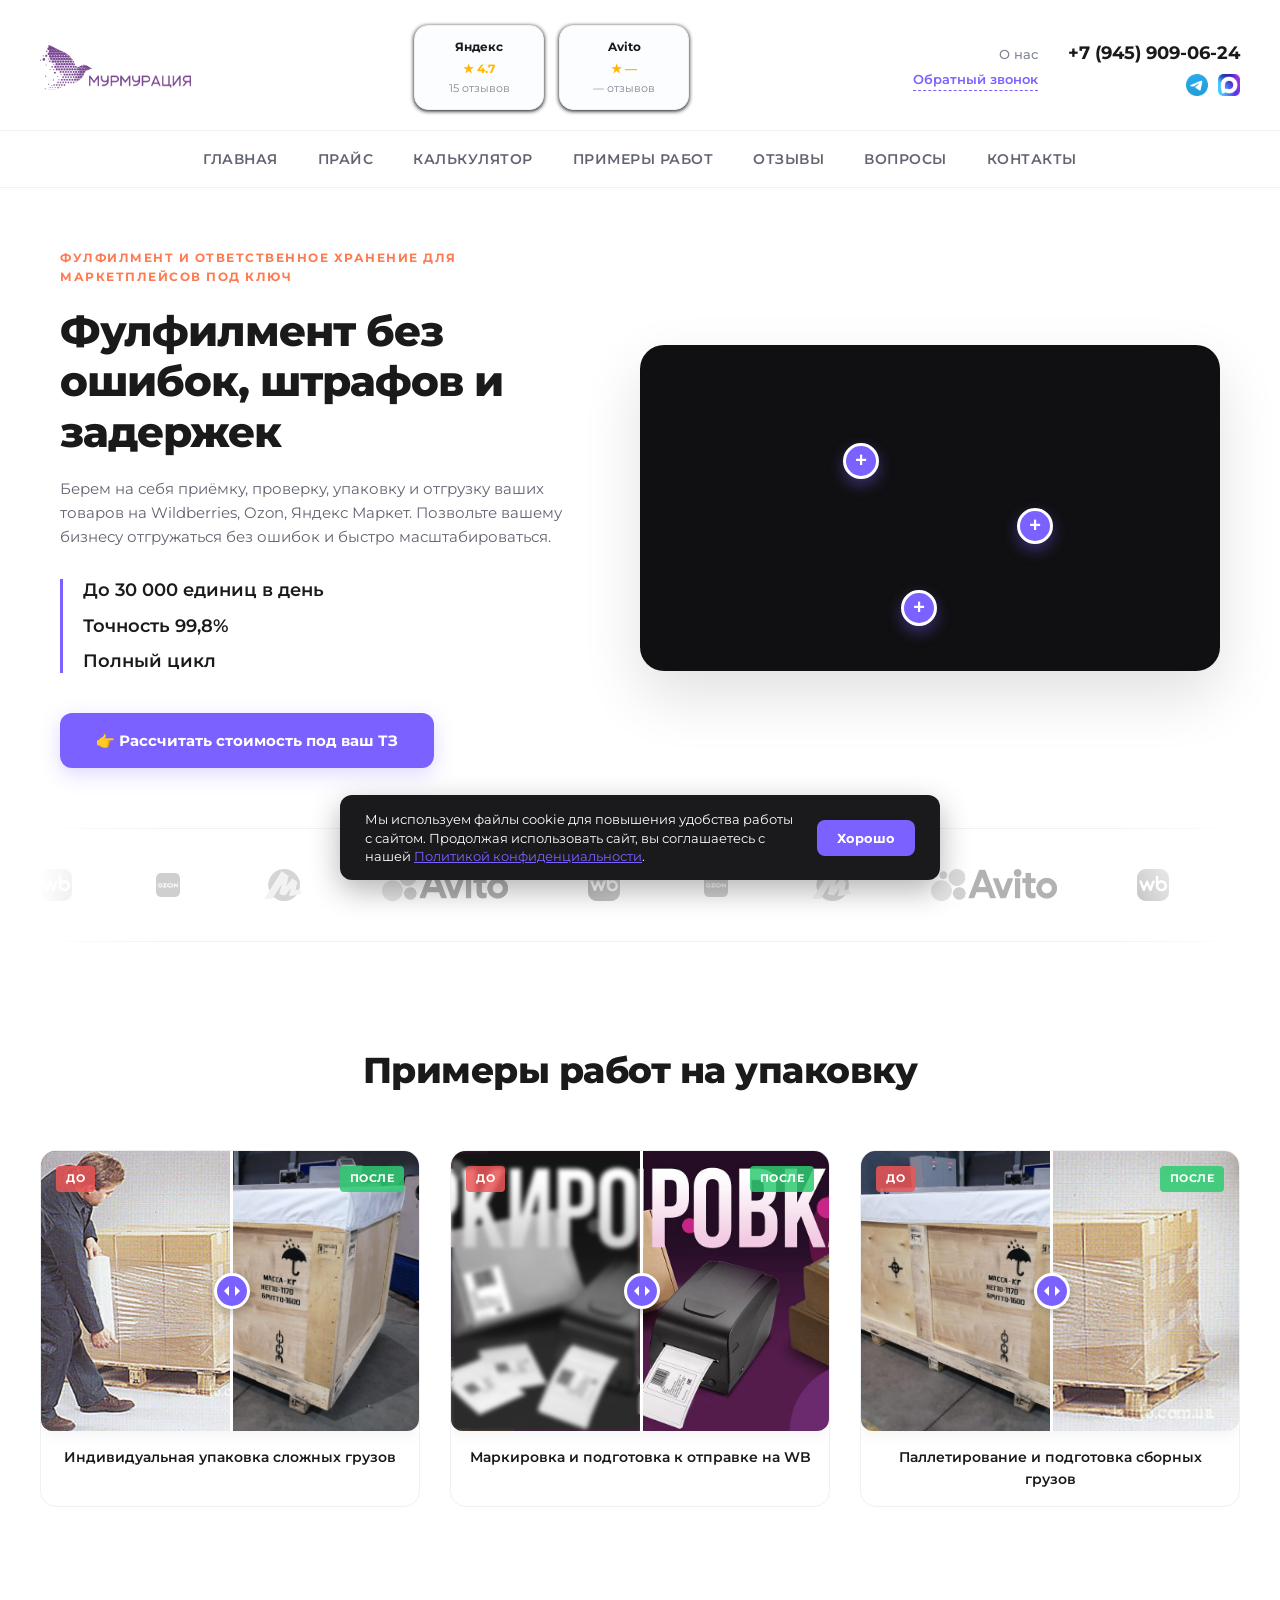
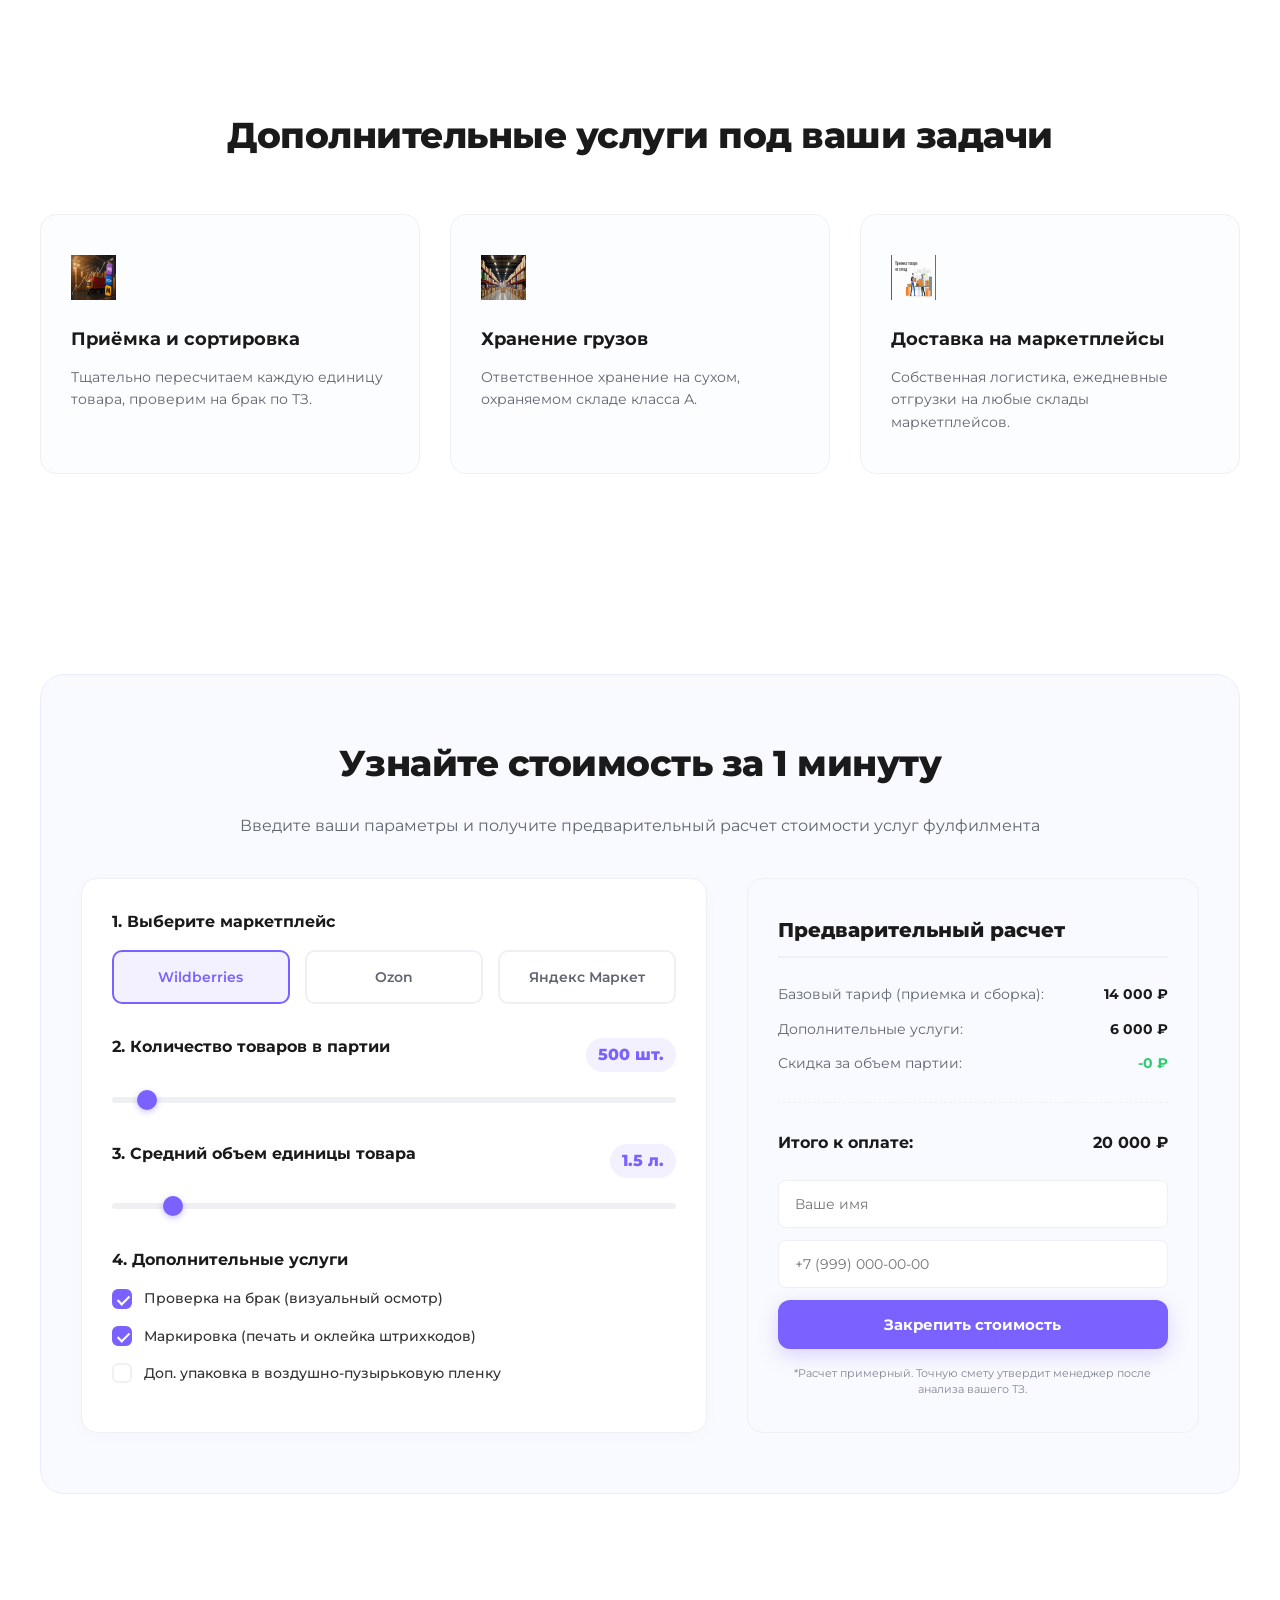
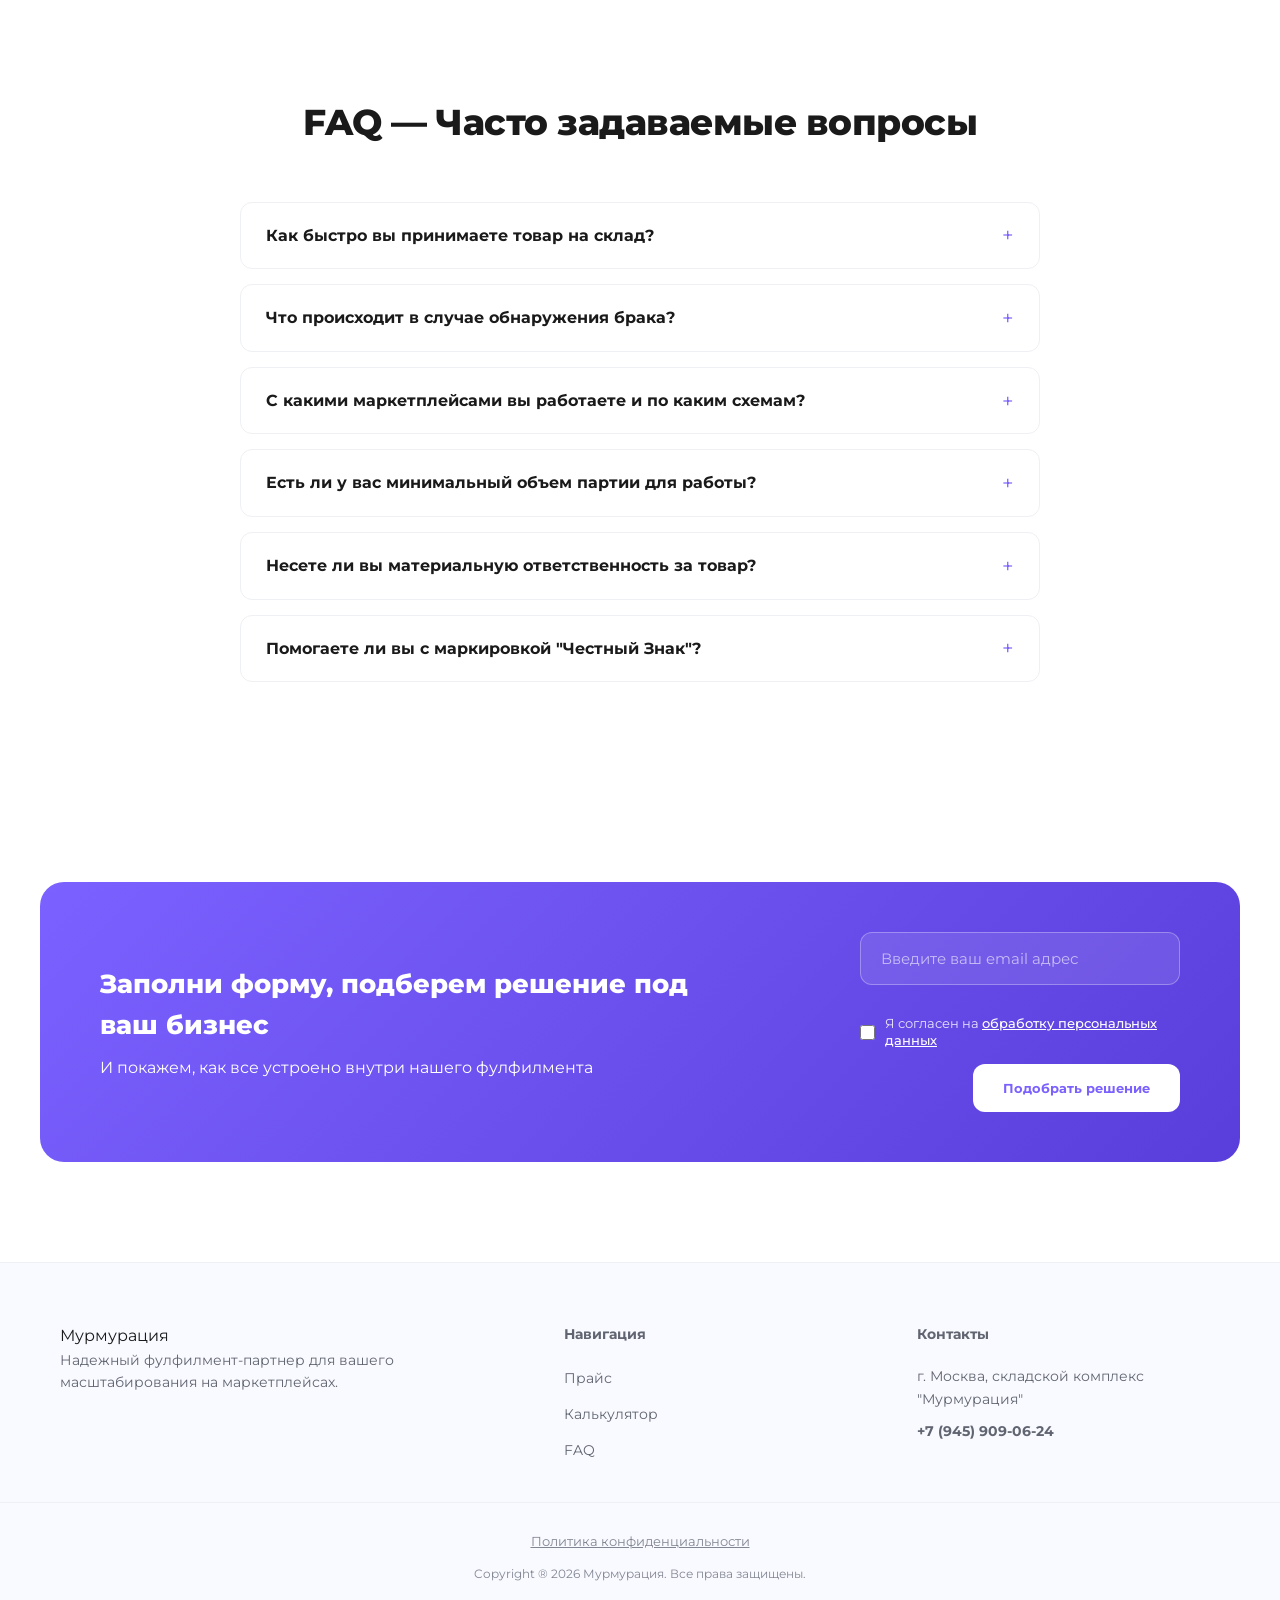
==== commit ca7f2a03: "09.06.2026" ====
--- a/index.html
+++ b/index.html
@@ -7,12 +7,12 @@
       Мурмурация — Фулфилмент и ответственное хранение для маркетплейсов
     </title>
     <link rel="stylesheet" href="css/main.css" />
-    <link rel="icon" type="image/png" href="img/ICO.png">
+    <link rel="icon" type="image/png" href="img/ICO.png" />
   </head>
   <body>
     <div class="wrapper">
-      <header class="container">
-        <div class="header-top">
+      <header>
+        <div class="header-top container">
           <a href="./" class="logo">
             <img src="img/logo.png" alt="Мурмурация — фулфилмент под ключ" />
           </a>
@@ -24,8 +24,8 @@
               class="rating-box yandex-box"
             >
               <span class="box-title">Яндекс</span>
-              <span class="rating">★ 5.0</span>
-              <span class="reviews">968 отзывов</span>
+              <span class="rating" id="live-ya-rating">★ 4.7</span>
+              <span class="reviews" id="live-ya-reviews">15 отзывов</span>
             </a>
 
             <a
@@ -34,13 +34,14 @@
               class="rating-box avito-box"
             >
               <span class="box-title">Avito</span>
-              <span class="rating">★ 5.0</span>
-              <span class="reviews">139 отзывов</span>
+              <span class="rating" id="live-avito-rating">★ —</span>
+              <span class="reviews" id="live-avito-reviews">— отзывов</span>
             </a>
           </div>
+
           <div class="header-contacts">
             <div class="callback-links">
-              <a href="contact.html">Контакты</a>
+              <a href="about.html">О нас</a>
               <a href="#call-modal" class="callback-trigger">Обратный звонок</a>
             </div>
             <div class="phone-block">
@@ -60,25 +61,27 @@
         </div>
 
         <nav class="header-nav">
-          <button
-            class="burger-menu-btn"
-            aria-label="Открыть меню"
-            onclick="toggleMobileMenu()"
-          >
-            <span></span>
-            <span></span>
-            <span></span>
-          </button>
-
-          <ul>
-            <li><a href="./">Главная</a></li>
-            <li><a href="./#price">Прайс</a></li>
-            <li><a href="./#calculator">Калькулятор</a></li>
-            <li><a href="./#examples">Примеры работ</a></li>
-            <li><a href="reviews.html">Отзывы</a></li>
-            <li><a href="./#faq">Вопросы</a></li>
-            <li><a href="about.html">О нас</a></li>
-          </ul>
+          <div class="container header-nav-container">
+            <button
+              class="burger-menu-btn"
+              aria-label="Открыть меню"
+              onclick="toggleMobileMenu()"
+            >
+              <span></span>
+              <span></span>
+              <span></span>
+            </button>
+
+            <ul>
+              <li><a href="./">Главная</a></li>
+              <li><a href="./#price">Прайс</a></li>
+              <li><a href="./#calculator">Калькулятор</a></li>
+              <li><a href="./#examples">Примеры работ</a></li>
+              <li><a href="reviews.html">Отзывы</a></li>
+              <li><a href="./#faq">Вопросы</a></li>
+              <li><a href="contact.html">Контакты</a></li>
+            </ul>
+          </div>
         </nav>
       </header>
 
@@ -99,20 +102,13 @@
               </p>
 
               <div class="hero-stats">
-                <div class="stat-item">
-                  <span class="stat-num">5700 м²</span>
-                  <span class="stat-desc">Площадь собственного склада</span>
-                </div>
-                <div class="stat-item">
-                  <span class="stat-num">50 000</span>
-                  <span class="stat-desc"
-                    >Единиц товара упаковываем в день</span
-                  >
-                </div>
+                <div class="stat-item-phrase">До 30 000 единиц в день</div>
+                <div class="stat-item-phrase">Точность 99,8%</div>
+                <div class="stat-item-phrase">Полный цикл</div>
               </div>
 
               <button class="btn-main" onclick="ScrollToCalc()">
-                Рассчитать стоимость под ваш ТЗ
+                👉 Рассчитать стоимость под ваш ТЗ
               </button>
             </div>
 
@@ -261,26 +257,132 @@
 
         <section id="examples" class="container section-padding">
           <h2 class="section-title">Примеры работ на упаковку</h2>
+
           <div class="grid-3-columns">
-            <div class="work-card">
-              <img
-                src="img/Примеры упаковки/kombinir-fanernaya-tara-198.jpg"
-                alt="Индивидуальная упаковка сложных грузов на складе"
-              />
+            <div class="work-card slider-card">
+              <div class="before-after-slider">
+                <div class="slider-img img-after">
+                  <img
+                    src="img/Примеры упаковки/kombinir-fanernaya-tara-198.jpg"
+                    alt="После упаковки"
+                  />
+                  <span class="slider-badge badge-after">После</span>
+                </div>
+                <div class="slider-img img-before">
+                  <img
+                    src="img/Примеры упаковки/348390727.jfif"
+                    alt="До упаковки"
+                  />
+                  <span class="slider-badge badge-before">До</span>
+                </div>
+                <input
+                  type="range"
+                  min="0"
+                  max="100"
+                  value="50"
+                  class="slider-range"
+                  aria-label="Разделитель до и после"
+                />
+                <div class="slider-line">
+                  <div class="slider-button">
+                    <svg
+                      width="16"
+                      height="10"
+                      viewBox="0 0 16 10"
+                      fill="none"
+                      xmlns="http://www.w3.org/2000/svg"
+                    >
+                      <path d="M0 5L5 0V10L0 5Z" fill="white"></path>
+                      <path d="M16 5L11 0V10L16 5Z" fill="white"></path>
+                    </svg>
+                  </div>
+                </div>
+              </div>
               <p>Индивидуальная упаковка сложных грузов</p>
             </div>
-            <div class="work-card">
-              <img
-                src="img/Примеры упаковки/maxresdefault.jpg"
-                alt="Процесс маркировки и подготовки товаров к отправке на WB"
-              />
+
+            <div class="work-card slider-card">
+              <div class="before-after-slider">
+                <div class="slider-img img-after">
+                  <img
+                    src="img/Примеры упаковки/maxresdefault.jpg"
+                    alt="После маркировки"
+                  />
+                  <span class="slider-badge badge-after">После</span>
+                </div>
+                <div class="slider-img img-before">
+                  <img
+                    src="img/Примеры упаковки/maxresdefault.jpg"
+                    style="filter: grayscale(100%) blur(2px)"
+                    alt="До маркировки"
+                  />
+                  <span class="slider-badge badge-before">До</span>
+                </div>
+                <input
+                  type="range"
+                  min="0"
+                  max="100"
+                  value="50"
+                  class="slider-range"
+                  aria-label="Разделитель до и после"
+                />
+                <div class="slider-line">
+                  <div class="slider-button">
+                    <svg
+                      width="16"
+                      height="10"
+                      viewBox="0 0 16 10"
+                      fill="none"
+                      xmlns="http://www.w3.org/2000/svg"
+                    >
+                      <path d="M0 5L5 0V10L0 5Z" fill="white"></path>
+                      <path d="M16 5L11 0V10L16 5Z" fill="white"></path>
+                    </svg>
+                  </div>
+                </div>
+              </div>
               <p>Маркировка и подготовка к отправке на WB</p>
             </div>
-            <div class="work-card">
-              <img
-                src="img/Примеры упаковки/348390727.jfif"
-                alt="Паллетирование и сборка партий товаров"
-              />
+
+            <div class="work-card slider-card">
+              <div class="before-after-slider">
+                <div class="slider-img img-after">
+                  <img
+                    src="img/Примеры упаковки/348390727.jfif"
+                    alt="После паллетирования"
+                  />
+                  <span class="slider-badge badge-after">После</span>
+                </div>
+                <div class="slider-img img-before">
+                  <img
+                    src="img/Примеры упаковки/kombinir-fanernaya-tara-198.jpg"
+                    alt="До паллетирования"
+                  />
+                  <span class="slider-badge badge-before">До</span>
+                </div>
+                <input
+                  type="range"
+                  min="0"
+                  max="100"
+                  value="50"
+                  class="slider-range"
+                  aria-label="Разделитель до и после"
+                />
+                <div class="slider-line">
+                  <div class="slider-button">
+                    <svg
+                      width="16"
+                      height="10"
+                      viewBox="0 0 16 10"
+                      fill="none"
+                      xmlns="http://www.w3.org/2000/svg"
+                    >
+                      <path d="M0 5L5 0V10L0 5Z" fill="white"></path>
+                      <path d="M16 5L11 0V10L16 5Z" fill="white"></path>
+                    </svg>
+                  </div>
+                </div>
+              </div>
               <p>Паллетирование и подготовка сборных грузов</p>
             </div>
           </div>
@@ -332,10 +434,153 @@
             <h2 class="section-title">Узнайте стоимость за 1 минуту</h2>
             <p class="calc-subtitle">
               Введите ваши параметры и получите предварительный расчет стоимости
-              услуг
+              услуг фулфилмента
             </p>
-            <div class="calc-placeholder">
-              <p>[ Место под интерактивный JS-калькулятор стоимости ]</p>
+
+            <div class="calc-wrapper">
+              <div class="calc-settings">
+                <div class="calc-group">
+                  <label class="calc-label">1. Выберите маркетплейс</label>
+                  <div class="marketplace-options">
+                    <label class="market-option active">
+                      <input
+                        type="radio"
+                        name="marketplace"
+                        value="wb"
+                        checked
+                      />
+                      <span>Wildberries</span>
+                    </label>
+                    <label class="market-option">
+                      <input type="radio" name="marketplace" value="ozon" />
+                      <span>Ozon</span>
+                    </label>
+                    <label class="market-option">
+                      <input type="radio" name="marketplace" value="yandex" />
+                      <span>Яндекс Маркет</span>
+                    </label>
+                  </div>
+                </div>
+
+                <div class="calc-group">
+                  <div class="calc-group-header">
+                    <label class="calc-label"
+                      >2. Количество товаров в партии</label
+                    >
+                    <span class="calc-counter-val"
+                      ><span id="range-items-val">500</span> шт.</span
+                    >
+                  </div>
+                  <input
+                    type="range"
+                    id="range-items"
+                    min="50"
+                    max="10000"
+                    step="50"
+                    value="500"
+                    class="calc-range"
+                  />
+                </div>
+
+                <div class="calc-group">
+                  <div class="calc-group-header">
+                    <label class="calc-label"
+                      >3. Средний объем единицы товара</label
+                    >
+                    <span class="calc-counter-val"
+                      ><span id="range-volume-val">1.5</span> л.</span
+                    >
+                  </div>
+                  <input
+                    type="range"
+                    id="range-volume"
+                    min="0.1"
+                    max="15"
+                    step="0.1"
+                    value="1.5"
+                    class="calc-range"
+                  />
+                </div>
+
+                <div class="calc-group">
+                  <label class="calc-label">4. Дополнительные услуги</label>
+                  <div class="calc-checkboxes">
+                    <label class="calc-checkbox-item">
+                      <input type="checkbox" id="service-checking" checked />
+                      <span class="checkbox-custom"></span>
+                      <span class="checkbox-text"
+                        >Проверка на брак (визуальный осмотр)</span
+                      >
+                    </label>
+                    <label class="calc-checkbox-item">
+                      <input type="checkbox" id="service-marking" checked />
+                      <span class="checkbox-custom"></span>
+                      <span class="checkbox-text"
+                        >Маркировка (печать и оклейка штрихкодов)</span
+                      >
+                    </label>
+                    <label class="calc-checkbox-item">
+                      <input type="checkbox" id="service-bubble" />
+                      <span class="checkbox-custom"></span>
+                      <span class="checkbox-text"
+                        >Доп. упаковка в воздушно-пузырьковую пленку</span
+                      >
+                    </label>
+                  </div>
+                </div>
+              </div>
+
+              <div class="calc-result-box">
+                <div class="result-title">Предварительный расчет</div>
+
+                <div class="result-rows">
+                  <div class="result-row">
+                    <span>Базовый тариф (приемка и сборка):</span>
+                    <strong id="res-base">15 000 ₽</strong>
+                  </div>
+                  <div class="result-row">
+                    <span>Дополнительные услуги:</span>
+                    <strong id="res-services">3 500 ₽</strong>
+                  </div>
+                  <div class="result-row discount">
+                    <span>Скидка за объем партии:</span>
+                    <strong id="res-discount">-0 ₽</strong>
+                  </div>
+                  <hr class="calc-hr" />
+                  <div class="result-total-row">
+                    <span>Итого к оплате:</span>
+                    <span class="total-price" id="res-total">18 500 ₽</span>
+                  </div>
+                </div>
+
+                <form
+                  class="calc-lead-form"
+                  onsubmit="
+                    event.preventDefault();
+                    alert('Расчет отправлен менеджеру! Скоро с вами свяжутся.');
+                  "
+                >
+                  <input
+                    type="text"
+                    placeholder="Ваше имя"
+                    required
+                    class="calc-input"
+                  />
+                  <input
+                    type="tel"
+                    placeholder="+7 (999) 000-00-00"
+                    required
+                    class="calc-input"
+                  />
+                  <button type="submit" class="btn-main calc-submit-btn">
+                    Закрепить стоимость
+                  </button>
+                  <p class="calc-form-note">
+                    *Расчет примерный. Точную смету утвердит менеджер после
+                    анализа вашего ТЗ.
+                  </p>
+                </form>
+              </div>
             </div>
           </div>
         </section>
@@ -758,30 +1003,27 @@
       }
 
       function ValidateBusinessEmail() {
-        let email = document.querySelector("#userEmail").value;
+        const email = document.querySelector("#userEmail").value;
+        const privacyCheck = document.querySelector("#privacy-check");
+
         if (!email.includes("@") || !email.includes(".")) {
           alert("Пожалуйста, введите корректный email адрес");
-        } else {
+          return;
+        }
+
+        if (!privacyCheck.checked) {
           alert(
-            "Спасибо! Наш менеджер свяжется с вами и подберет решение для вашего бизнеса.",
+            "Пожалуйста, ознакомьтесь и согласитесь с политикой конфиденциальности",
           );
-        }
+          return;
+        }
+
+        alert(
+          "Спасибо! Наш менеджер свяжется с вами и подберет решение для вашего бизнеса.",
+        );
       }
 
-      // --- 7. ИНТЕРАКТИВНЫЙ АККОРДЕОН ДЛЯ СЕКЦИИ FAQ ---
-      document.addEventListener("DOMContentLoaded", () => {
-        const faqItems = document.querySelectorAll(".faq-item");
-
-        faqItems.forEach((item) => {
-          const question = item.querySelector(".faq-question");
-
-          question.addEventListener("click", () => {
-            item.classList.toggle("is-active");
-          });
-        });
-      });
-
-      // --- 8. Бургер для мобильной версии сайта ---
+      // --- 7. Бургер для мобильной версии сайта ---
       function toggleMobileMenu() {
         const nav = document.querySelector(".header-nav");
         nav.classList.toggle("open");
@@ -800,6 +1042,177 @@
           document.body.style.overflow = "";
         });
       });
+
+      // --- 8. ФУНКЦИИ ПАРСИНГА РЕАЛЬНЫХ ОТЗЫВОВ (ОБЪЕДИНЕННАЯ И ОЧИЩЕННАЯ) ---
+      async function fetchLiveRatings() {
+        try {
+          const response = await fetch("api-reviews.php");
+          if (!response.ok) throw new Error("Ошибка ответа сервера");
+          const data = await response.json();
+
+          // Обновляем Яндекс
+          if (data.yandex) {
+            document.getElementById("live-ya-rating").innerText =
+              `★ ${data.yandex.rating}`;
+            document.getElementById("live-ya-reviews").innerText =
+              `${data.yandex.reviews} ${getReviewsWord(data.yandex.reviews)}`;
+          }
+
+          // Обновляем Авито с проверкой на прочерки
+          if (data.avito) {
+            if (data.avito.rating === "—" || data.avito.reviews === "—") {
+              document.getElementById("live-avito-rating").innerText = "★ —";
+              document.getElementById("live-avito-reviews").innerText =
+                "нет отзывов";
+            } else {
+              document.getElementById("live-avito-rating").innerText =
+                `★ ${data.avito.rating}`;
+              document.getElementById("live-avito-reviews").innerText =
+                `${data.avito.reviews} ${getReviewsWord(data.avito.reviews)}`;
+            }
+          }
+        } catch (error) {
+          console.error(
+            "Не удалось получить живые отзывы, работают стандартные заглушки из HTML:",
+            error,
+          );
+        }
+      }
+
+      // Умное склонение слова "отзыв"
+      function getReviewsWord(number) {
+        let n = Math.abs(number) % 100;
+        let n1 = n % 10;
+        if (n > 10 && n < 20) return "отзывов";
+        if (n1 > 1 && n1 < 5) return "отзыва";
+        if (n1 === 1) return "отзыв";
+        return "отзывов";
+      }
+
+      // --- 9. ЕДИНЫЙ ИНИЦИАЛИЗАТОР ИВЕНТОВ ПОСЛЕ ЗАГРУЗКИ DOM ---
+      document.addEventListener("DOMContentLoaded", () => {
+        // Инициализация аккордеона FAQ
+        const faqItems = document.querySelectorAll(".faq-item");
+        faqItems.forEach((item) => {
+          const question = item.querySelector(".faq-question");
+          question.addEventListener("click", () => {
+            item.classList.toggle("is-active");
+          });
+        });
+
+        // Запуск парсинга отзывов
+        fetchLiveRatings();
+      });
+      // --- ЛОГИКА ПЛАВАЮЩЕГО (ДОГОНЯЮЩЕГО) МЕНЮ ---
+      const navMenu = document.querySelector(".header-nav");
+      // Запоминаем начальную точку, где меню стоит в шапке по умолчанию
+      const menuInitialTop = navMenu.offsetTop;
+
+      window.addEventListener("scroll", () => {
+        // Проверяем, на сколько пикселей пользователь прокрутил страницу вниз
+        if (window.scrollY > menuInitialTop + 100) {
+          // Если ушли вниз — включаем режим полета
+          navMenu.classList.add("floating");
+        } else {
+          // Если вернулись в самый верх — сажаем меню обратно на его законное место
+          navMenu.classList.remove("floating");
+        }
+      });
+      // --- ЛОГИКА СЛАЙДЕРОВ ДО / ПОСЛЕ ---
+      const sliders = document.querySelectorAll(".before-after-slider");
+
+      sliders.forEach((slider) => {
+        const range = slider.querySelector(".slider-range");
+        const beforeImg = slider.querySelector(".img-before");
+        const line = slider.querySelector(".slider-line");
+
+        range.addEventListener("input", (e) => {
+          const value = e.target.value;
+
+          // Меняем ширину картинки "ДО"
+          beforeImg.style.width = `${value}%`;
+          // Передвигаем вертикальную разделительную линию
+          line.style.left = `${value}%`;
+        });
+      });
+      // --- ЛОГИКА ИНТЕРАКТИВНОГО КАЛЬКУЛЯТОРА ---
+      const rangeItems = document.getElementById("range-items");
+      const rangeVolume = document.getElementById("range-volume");
+      const serviceChecking = document.getElementById("service-checking");
+      const serviceMarking = document.getElementById("service-marking");
+      const serviceBubble = document.getElementById("service-bubble");
+
+      // Элементы вывода данных
+      const valItems = document.getElementById("range-items-val");
+      const valVolume = document.getElementById("range-volume-val");
+      const resBase = document.getElementById("res-base");
+      const resServices = document.getElementById("res-services");
+      const resDiscount = document.getElementById("res-discount");
+      const resTotal = document.getElementById("res-total");
+
+      // Логика визуального переключения табов маркетплейсов
+      const marketOptions = document.querySelectorAll(".market-option");
+      marketOptions.forEach((option) => {
+        option.addEventListener("click", function () {
+          marketOptions.forEach((opt) => opt.classList.remove("active"));
+          this.classList.add("active");
+          calculatePrice();
+        });
+      });
+
+      function calculatePrice() {
+        const count = parseInt(rangeItems.value);
+        const volume = parseFloat(rangeVolume.value);
+
+        // Обновляем циферки рядом с ползунками
+        valItems.innerText = count.toLocaleString("ru-RU");
+        valVolume.innerText = volume.toFixed(1);
+
+        // 1. Считаем базовый тариф (зависит от объема единицы товара)
+        // Допустим, обработка базовой единицы стоит 25 руб + коэффициент от объема
+        let basePerItem = 25 + volume * 2;
+        let baseTotal = count * basePerItem;
+
+        // 2. Считаем доп. услуги (цена за шт * количество)
+        let servicesTotal = 0;
+        if (serviceChecking.checked) servicesTotal += count * 7; // Проверка брака: 7р/шт
+        if (serviceMarking.checked) servicesTotal += count * 5; // Маркировка: 5р/шт
+        if (serviceBubble.checked) servicesTotal += count * 15; // Пупырка: 15р/шт
+
+        // 3. Система скидок за объем (Объемный опт)
+        let discount = 0;
+        if (count >= 1000 && count < 3000) {
+          discount = (baseTotal + servicesTotal) * 0.05; // 5% скидка
+        } else if (count >= 3000 && count < 5000) {
+          discount = (baseTotal + servicesTotal) * 0.1; // 10% скидка
+        } else if (count >= 5000) {
+          discount = (baseTotal + servicesTotal) * 0.15; // 15% скидка
+        }
+
+        // Итоговая сумма
+        let total = baseTotal + servicesTotal - discount;
+
+        // Выводим все красиво на экран форматированным текстом
+        resBase.innerText = `${Math.round(baseTotal).toLocaleString("ru-RU")} ₽`;
+        resServices.innerText = `${Math.round(servicesTotal).toLocaleString("ru-RU")} ₽`;
+        resDiscount.innerText = `-${Math.round(discount).toLocaleString("ru-RU")} ₽`;
+        resTotal.innerText = `${Math.round(total).toLocaleString("ru-RU")} ₽`;
+      }
+
+      // Навешиваем события изменения на все инпуты
+      [
+        rangeItems,
+        rangeVolume,
+        serviceChecking,
+        serviceMarking,
+        serviceBubble,
+      ].forEach((input) => {
+        input.addEventListener("input", calculatePrice);
+        input.addEventListener("change", calculatePrice);
+      });
+
+      // Запускаем первичный расчет при инициализации страницы
+      calculatePrice();
     </script>
   </body>
 </html>
--- a/css/main.css
+++ b/css/main.css
@@ -69,6 +69,12 @@
 /* ==========================================================================
    2. ШАПКА САЙТА (HEADER)
    ========================================================================== */
+
+html {
+  scroll-behavior: smooth;
+  scroll-padding-top: 100px; /* Отступ при клике на якоря, чтобы меню не перекрывало заголовки */
+}
+
 .header-top {
   display: flex;
   justify-content: space-between;
@@ -138,10 +144,40 @@
   display: none;
 }
 
+/* Новые стили для плавающего меню */
 .header-nav {
+  position: relative; /* В обычном состоянии меню стоит на своем месте */
+  top: 0;
+  z-index: 999;
+  background-color: #ffffff;
   border-top: 1px solid #f0f2f5;
   border-bottom: 1px solid #f0f2f5;
-  padding: 15px 0;
+  width: 100%;
+
+  /* Добавляем мягкую анимацию для свойства top, чтобы меню плавно "каталось", а не дергалось */
+  transition:
+    top 0.4s cubic-bezier(0.25, 1, 0.5, 1),
+    box-shadow 0.3s ease;
+}
+
+.header-nav.floating {
+  position: fixed; /* Меню отрывается от страницы и начинает кататься */
+  top: 20px; /* Делаем аккуратный отступ от верхнего края экрана, как на твоем наброске */
+  left: 0;
+  right: 0;
+  max-width: 1200px; /* Ограничиваем его по ширине твоего основного контейнера */
+  margin: 0 auto; /* Центрируем по экрану */
+  border-radius: 12px; /* Красиво скругляем углы плашки, пока она летает */
+  border: 1px solid #eef0f3;
+  box-shadow: 0 10px 30px rgba(123, 97, 255, 0.1); /* Легкая фиолетовая тень в цвет твоего бренда */
+}
+
+/* Контейнер внутри меню для центрирования элементов */
+.header-nav-container {
+  display: flex;
+  justify-content: center;
+  align-items: center;
+  padding: 15px 20px;
 }
 
 .header-nav ul {
@@ -210,12 +246,32 @@
 
 .hero-stats {
   display: flex;
-  gap: 40px;
+  flex-direction: column; /* Выстраиваем фразы строго друг под другом в столбик */
+  gap: 12px; /* Аккуратный отступ между строчками */
   margin-bottom: 40px;
-  border-left: 3px solid #7b61ff;
+  border-left: 3px solid #7b61ff; /* Твоя крутая фиолетовая линия */
   padding-left: 20px;
 }
 
+.stat-item-phrase {
+  font-size: 18px;
+  font-weight: 600; /* Делаем текст выразительным */
+  color: #1a1a1a; /* Цвет под твой основной дизайн */
+  line-height: 1.3;
+}
+
+/* Адаптив для мобилок: немного уменьшаем шрифт, чтобы на экранах смартфонов всё смотрелось компактно */
+@media screen and (max-width: 576px) {
+  .hero-stats {
+    gap: 10px;
+    margin-bottom: 30px;
+    padding-left: 15px; /* Чуть уменьшаем отступ от линии на мобилках */
+  }
+
+  .stat-item-phrase {
+    font-size: 16px;
+  }
+}
 .stat-item {
   display: flex;
   flex-direction: column;
@@ -953,7 +1009,7 @@
   background: #fcfdfe;
   font-size: 12px;
   cursor: pointer;
-  box-shadow: 0 2px 10px black;
+  box-shadow: 0 1px 4px black;
   text-decoration: none;
   color: inherit;
   will-change: transform, box-shadow;
@@ -1060,6 +1116,11 @@
     border: none;
     padding: 0;
     position: static;
+  }
+
+  .header-nav-container {
+    justify-content: flex-end; /* Сдвигаем бургер вправо */
+    padding: 10px 20px;
   }
 
   .header-nav ul {
@@ -1235,3 +1296,398 @@
 .about-story-block {
   padding: 20px;
 }
+
+/* ==========================================================================
+   СЛАЙДЕРЫ ДО / ПОСЛЕ (BEFORE-AFTER SLIDER)
+   ========================================================================== */
+.slider-card {
+  padding: 0 !important; /* Убираем внутренние отступы карточки, если они были */
+  overflow: hidden;
+}
+
+.before-after-slider {
+  position: relative;
+  width: 100%;
+  height: 280px; /* Высота карточки с примером */
+  border-radius: 12px;
+  overflow: hidden;
+  box-shadow: 0 4px 15px rgba(0, 0, 0, 0.05);
+}
+
+.slider-img {
+  position: absolute;
+  top: 0;
+  left: 0;
+  width: 100%;
+  height: 100%;
+}
+
+.slider-img img {
+  width: 100%;
+  height: 100%;
+  object-fit: cover; /* Чтобы картинки не искажались */
+  pointer-events: none;
+}
+
+/* Слой "ДО" перекрывает слой "ПОСЛЕ" и обрезается */
+.img-before {
+  width: 50%; /* Стартовое положение ползунка — ровно половина */
+  overflow: hidden;
+  z-index: 2;
+}
+
+/* Стили плашек "До" и "После" */
+.slider-badge {
+  position: absolute;
+  top: 15px;
+  padding: 4px 10px;
+  font-size: 11px;
+  font-weight: 700;
+  text-transform: uppercase;
+  letter-spacing: 0.5px;
+  border-radius: 4px;
+  color: #fff;
+  z-index: 3;
+  pointer-events: none;
+}
+.badge-before {
+  left: 15px;
+  background: rgba(235, 87, 87, 0.85); /* Красная плашка для ДО */
+}
+.badge-after {
+  right: 15px;
+  background: rgba(46, 204, 113, 0.85); /* Зеленая плашка для ПОСЛЕ */
+}
+
+/* Линия разделителя */
+.slider-line {
+  position: absolute;
+  top: 0;
+  bottom: 0;
+  left: 50%;
+  width: 3px;
+  background-color: #ffffff;
+  z-index: 3;
+  pointer-events: none; /* Пропускает клики сквозь себя */
+}
+
+/* Круглая кнопка со стрелками по центру линии */
+.slider-button {
+  position: absolute;
+  top: 50%;
+  left: 50%;
+  transform: translate(-50%, -50%);
+  width: 36px;
+  height: 36px;
+  background-color: #7b61ff; /* Твой фирменный фиолетовый цвет */
+  border: 3px solid #ffffff;
+  border-radius: 50%;
+  display: flex;
+  align-items: center;
+  justify-content: center;
+  box-shadow: 0 4px 10px rgba(0, 0, 0, 0.2);
+}
+
+/* Скрытый нативный ползунок поверх всей карточки для управления */
+.slider-range {
+  position: absolute;
+  top: 0;
+  left: 0;
+  width: 100%;
+  height: 100%;
+  opacity: 0; /* Делаем его полностью невидимым */
+  cursor: ew-resize; /* Меняем курсор на стрелочки влево-вправо */
+  z-index: 4;
+}
+
+/* Текст под слайдером */
+.work-card p {
+  padding: 15px;
+  font-weight: 600;
+  font-size: 14px;
+  color: #1a1a1a;
+  text-align: center;
+}
+
+/* ==========================================================================
+   ИНТЕРАКТИВНЫЙ КАЛЬКУЛЯТОР СТОИМОСТИ
+   ========================================================================== */
+.calc-wrapper {
+  display: flex;
+  gap: 40px;
+  margin-top: 40px;
+  text-align: left;
+}
+
+.calc-settings {
+  flex: 1.3;
+  background: #ffffff;
+  border: 1px solid #eef0f3;
+  border-radius: 16px;
+  padding: 30px;
+  box-shadow: 0 4px 20px rgba(0, 0, 0, 0.02);
+}
+
+.calc-result-box {
+  flex: 0.9;
+  background: #f9faff;
+  border: 1px solid #eef0f3;
+  border-radius: 16px;
+  padding: 35px 30px;
+  display: flex;
+  flex-direction: column;
+  justify-content: space-between;
+  height: max-content;
+  position: sticky;
+  top: 100px; /* Чтобы правый блок следовал за экраном при длинном контенте */
+}
+
+.calc-group {
+  margin-bottom: 30px;
+}
+.calc-group:last-child {
+  margin-bottom: 0;
+}
+
+.calc-label {
+  display: block;
+  font-size: 16px;
+  font-weight: 700;
+  color: #1a1a1a;
+  margin-bottom: 15px;
+}
+
+.calc-group-header {
+  display: flex;
+  justify-content: space-between;
+  align-items: center;
+  margin-bottom: 10px;
+}
+
+.calc-counter-val {
+  font-size: 16px;
+  font-weight: 800;
+  color: #7b61ff;
+  background: #f3f0ff;
+  padding: 4px 12px;
+  border-radius: 20px;
+}
+
+/* Переключатели Маркетплейсов */
+.marketplace-options {
+  display: flex;
+  gap: 15px;
+}
+
+.market-option {
+  flex: 1;
+  border: 2px solid #eef0f3;
+  border-radius: 10px;
+  padding: 14px;
+  text-align: center;
+  font-weight: 600;
+  font-size: 14px;
+  cursor: pointer;
+  transition: all 0.2s ease;
+  color: #616571;
+}
+
+.market-option input {
+  display: none; /* Скрываем стандартную радио-точку */
+}
+
+.market-option:hover {
+  border-color: #bfaeff;
+}
+
+.market-option.active {
+  border-color: #7b61ff;
+  background-color: #f3f0ff;
+  color: #7b61ff;
+}
+
+/* Кастомизация ползунков (Range) */
+.calc-range {
+  -webkit-appearance: none;
+  width: 100%;
+  height: 6px;
+  background: #eef0f3;
+  border-radius: 5px;
+  outline: none;
+}
+
+.calc-range::-webkit-slider-thumb {
+  -webkit-appearance: none;
+  width: 20px;
+  height: 20px;
+  border-radius: 50%;
+  background: #7b61ff;
+  cursor: pointer;
+  transition: transform 0.1s ease;
+  box-shadow: 0 2px 6px rgba(123, 97, 255, 0.4);
+}
+
+.calc-range::-webkit-slider-thumb:hover {
+  transform: scale(1.2);
+}
+
+/* Чекбоксы доп. услуг */
+.calc-checkboxes {
+  display: flex;
+  flex-direction: column;
+  gap: 15px;
+}
+
+.calc-checkbox-item {
+  display: flex;
+  align-items: center;
+  cursor: pointer;
+  position: relative;
+  font-size: 14px;
+  font-weight: 500;
+  color: #333ba3;
+  color: #333333;
+}
+
+.calc-checkbox-item input {
+  display: none;
+}
+
+.checkbox-custom {
+  width: 20px;
+  height: 20px;
+  border: 2px solid #eef0f3;
+  border-radius: 6px;
+  margin-right: 12px;
+  display: inline-block;
+  position: relative;
+  background: #fff;
+  transition: all 0.2s ease;
+}
+
+.calc-checkbox-item input:checked + .checkbox-custom {
+  background-color: #7b61ff;
+  border-color: #7b61ff;
+}
+
+.calc-checkbox-item input:checked + .checkbox-custom::after {
+  content: "";
+  position: absolute;
+  left: 6px;
+  top: 2px;
+  width: 5px;
+  height: 10px;
+  border: solid white;
+  border-width: 0 2px 2px 0;
+  transform: rotate(45deg);
+}
+
+/* Стилизация вывода результатов */
+.result-title {
+  font-size: 20px;
+  font-weight: 800;
+  color: #1a1a1a;
+  margin-bottom: 25px;
+  border-bottom: 2px solid #eef0f3;
+  padding-bottom: 10px;
+}
+
+.result-rows {
+  display: flex;
+  flex-direction: column;
+  gap: 12px;
+}
+
+.result-row {
+  display: flex;
+  justify-content: space-between;
+  font-size: 14px;
+  color: #616571;
+}
+
+.result-row strong {
+  color: #1a1a1a;
+}
+
+.result-row.discount strong {
+  color: #2ecc71; /* Зеленый цвет для отображения скидки */
+}
+
+.calc-hr {
+  border: 0;
+  border-top: 1px dashed #eef0f3;
+  margin: 15px 0;
+}
+
+.result-total-row {
+  display: flex;
+  justify-content: space-between;
+  align-items: center;
+  margin-bottom: 25px;
+}
+
+.result-total-row span {
+  font-size: 16px;
+  font-weight: 700;
+  color: #1a1a1a;
+}
+
+.total-price {
+  font-size: 28px;
+  font-weight: 900;
+  color: #7b61ff;
+}
+
+/* Форма сбора лидов */
+.calc-lead-form {
+  display: flex;
+  flex-direction: column;
+  gap: 12px;
+}
+
+.calc-input {
+  width: 100%;
+  padding: 14px 16px;
+  border: 1px solid #eef0f3;
+  border-radius: 8px;
+  font-size: 14px;
+  font-family: inherit;
+  outline: none;
+  transition: border-color 0.2s ease;
+}
+
+.calc-input:focus {
+  border-color: #7b61ff;
+}
+
+.calc-submit-btn {
+  width: 100%;
+  padding: 15px !important;
+  font-size: 15px !important;
+  font-weight: 700 !important;
+}
+
+.calc-form-note {
+  font-size: 11px;
+  color: #828693;
+  text-align: center;
+  line-height: 1.4;
+  margin-top: 5px;
+}
+
+/* Адаптивность для мобилок */
+@media screen and (max-width: 992px) {
+  .calc-wrapper {
+    flex-direction: column;
+  }
+  .calc-result-box {
+    position: static;
+  }
+}
+
+@media screen and (max-width: 576px) {
+  .marketplace-options {
+    flex-direction: column;
+    gap: 8px;
+  }
+}
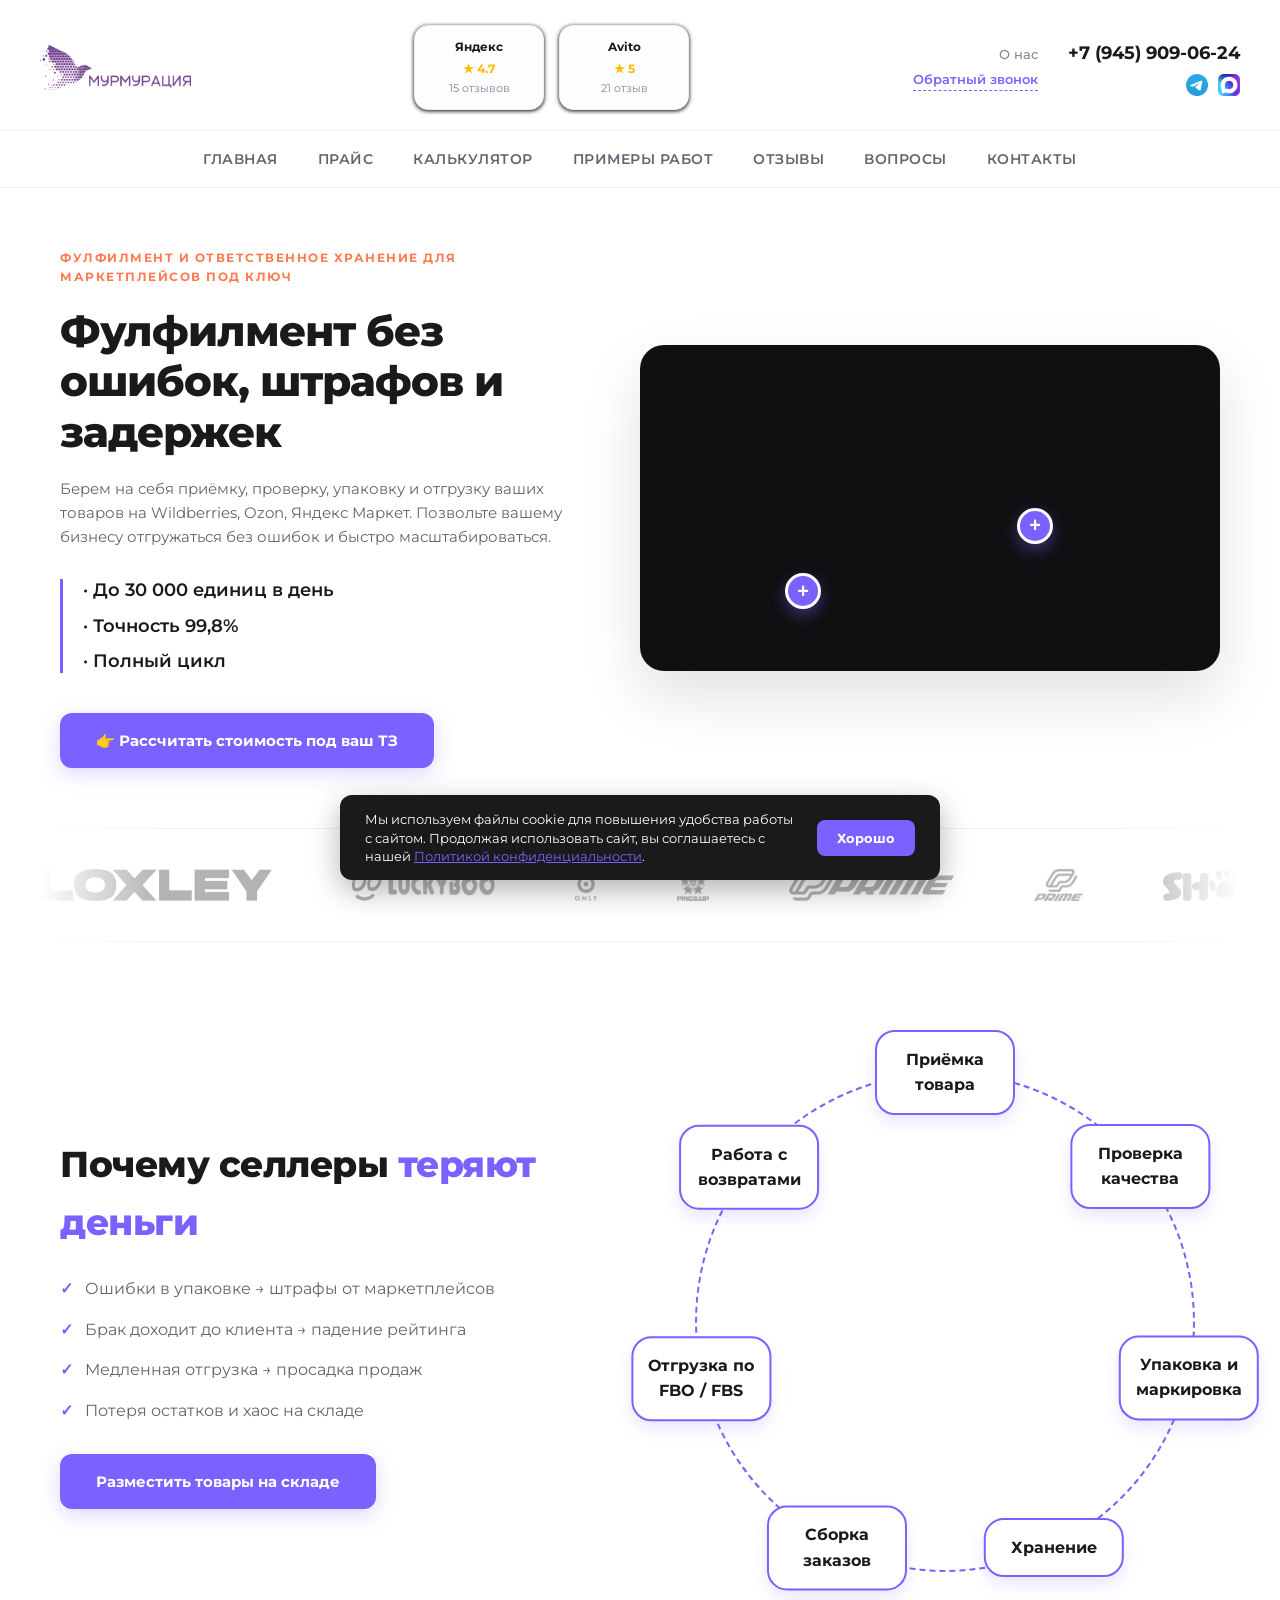
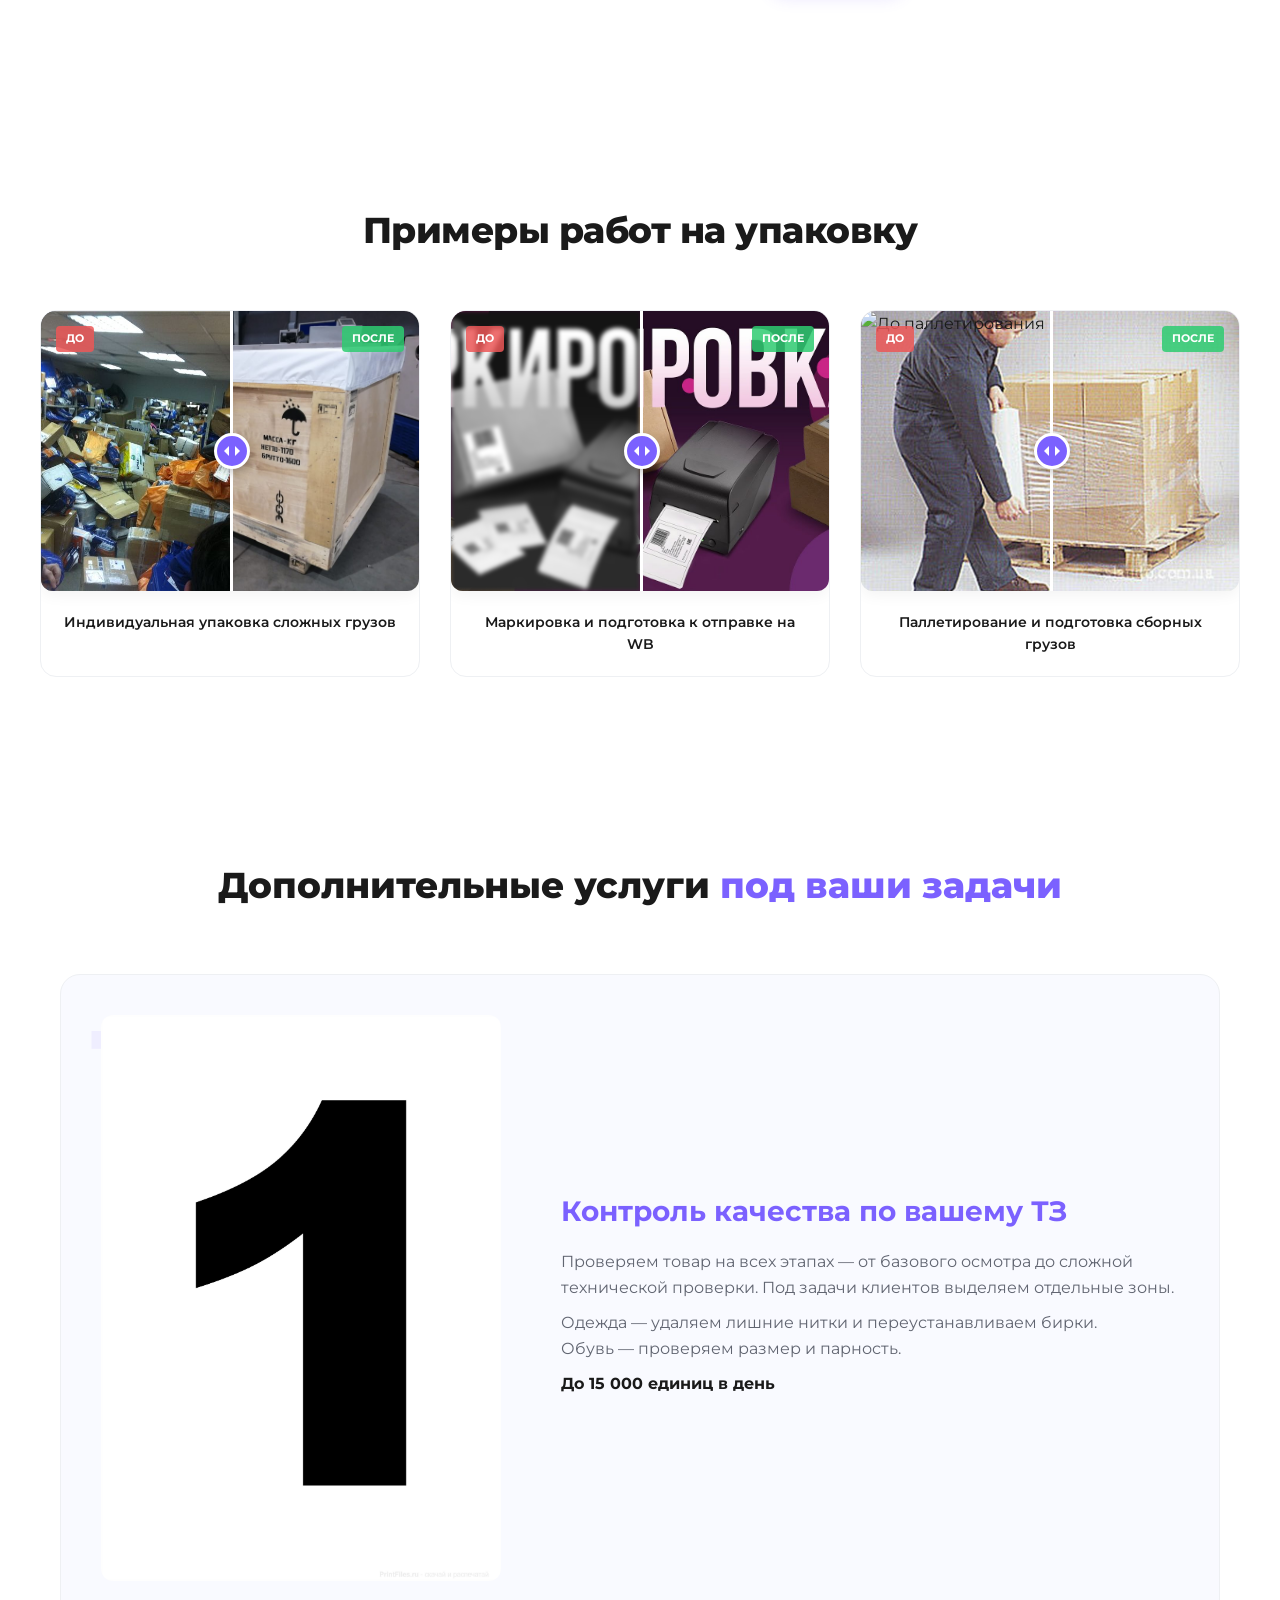
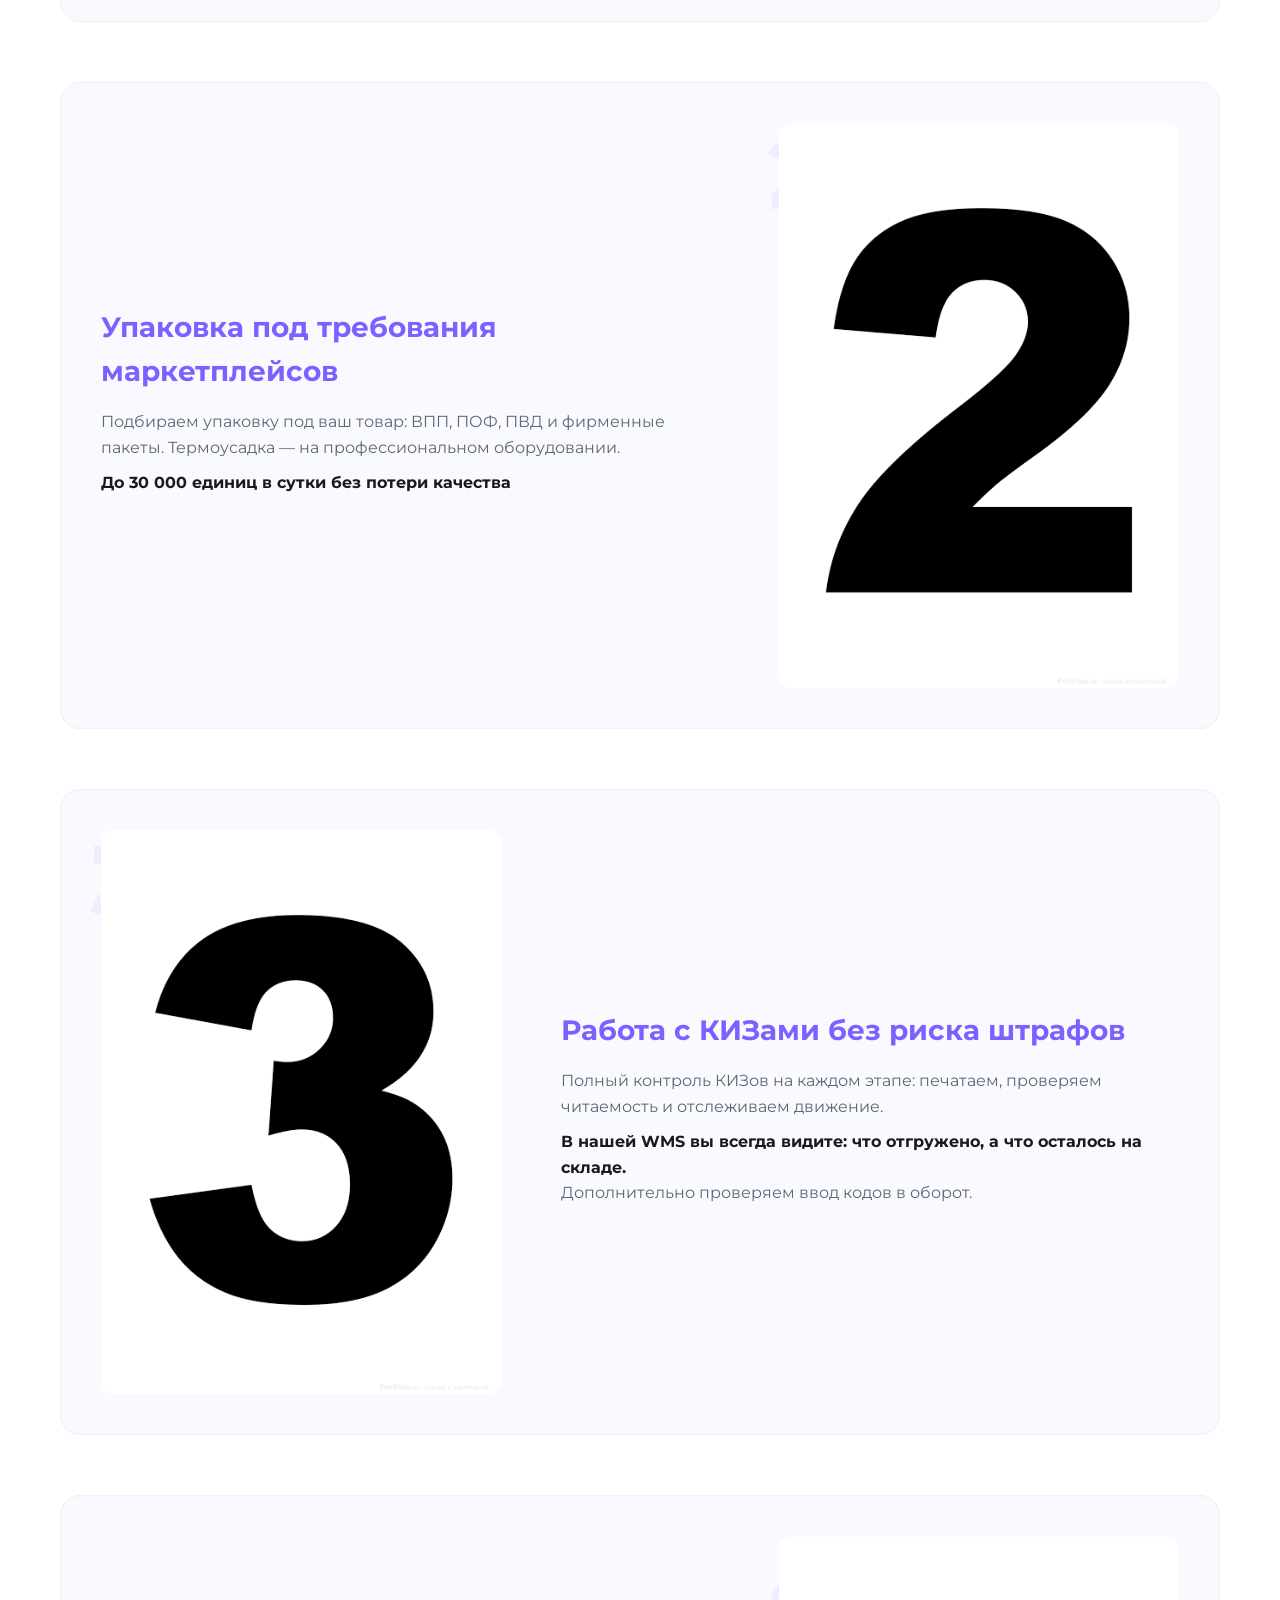
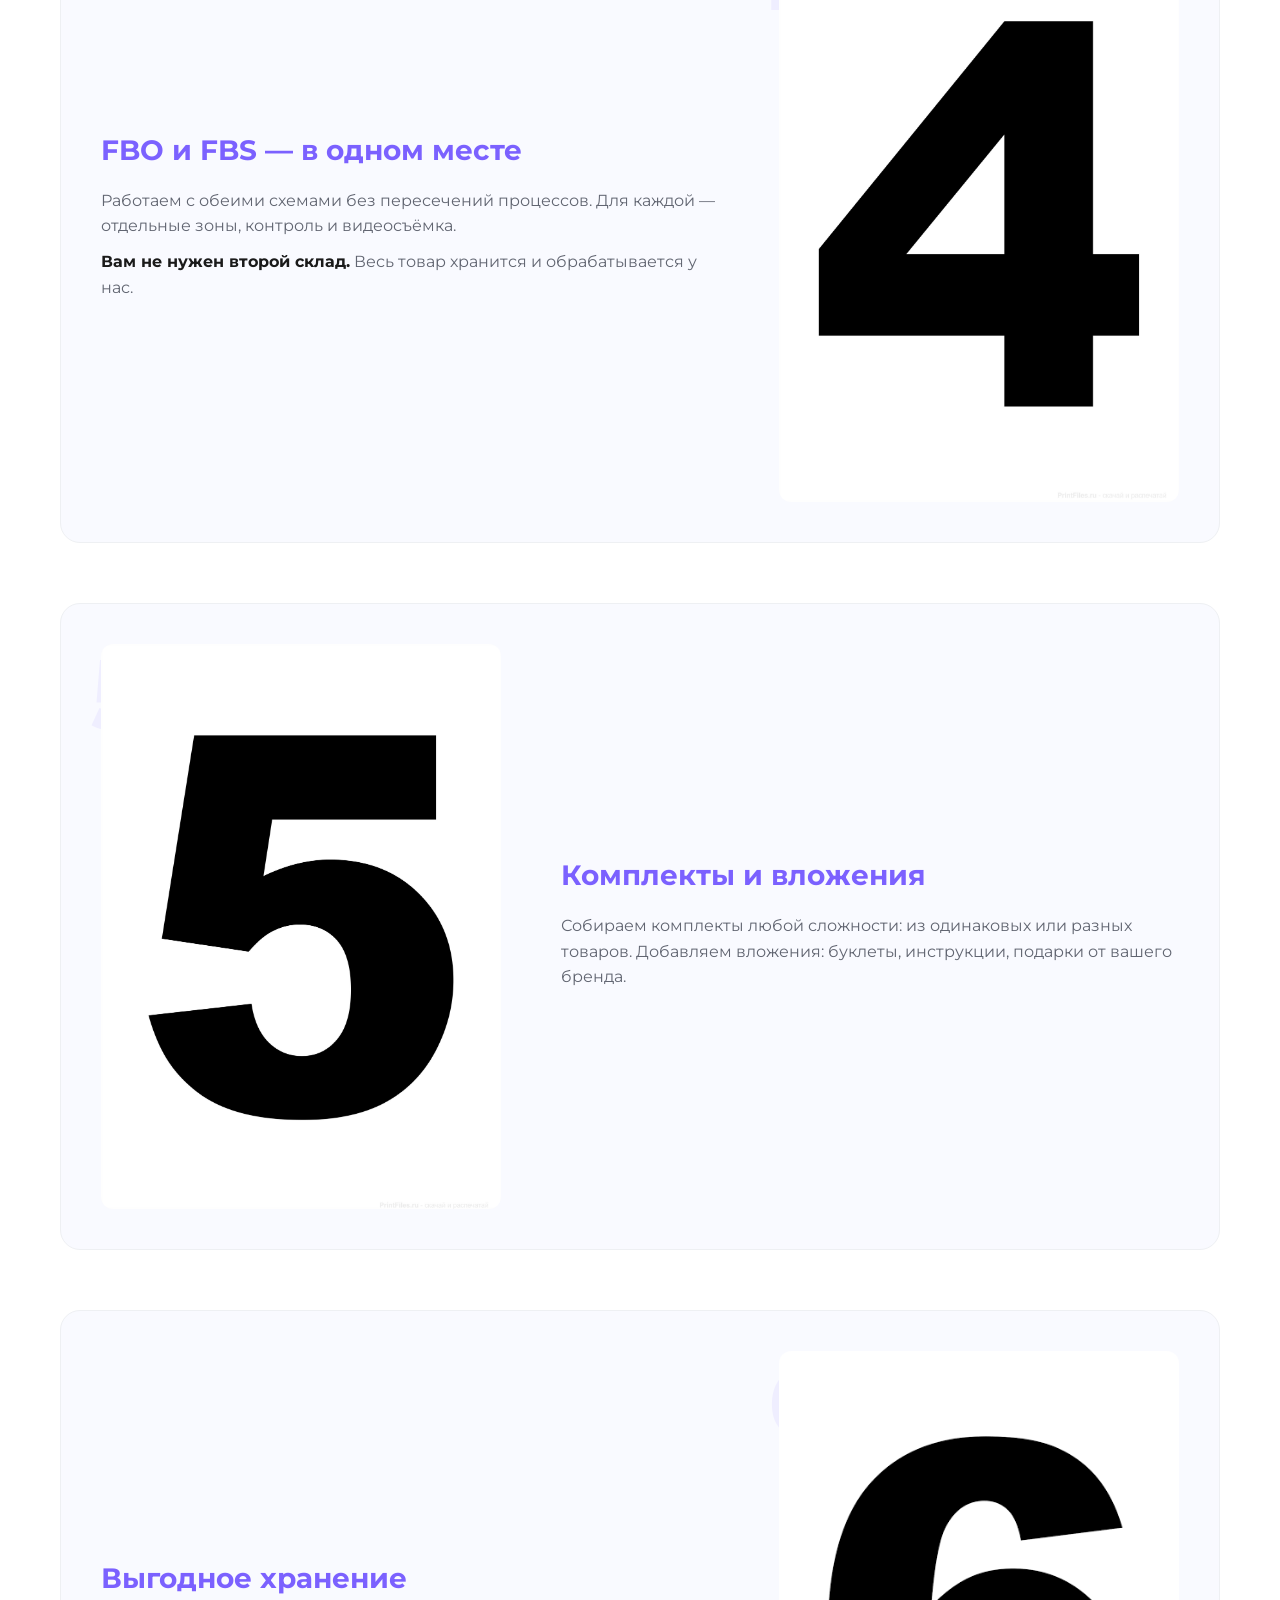
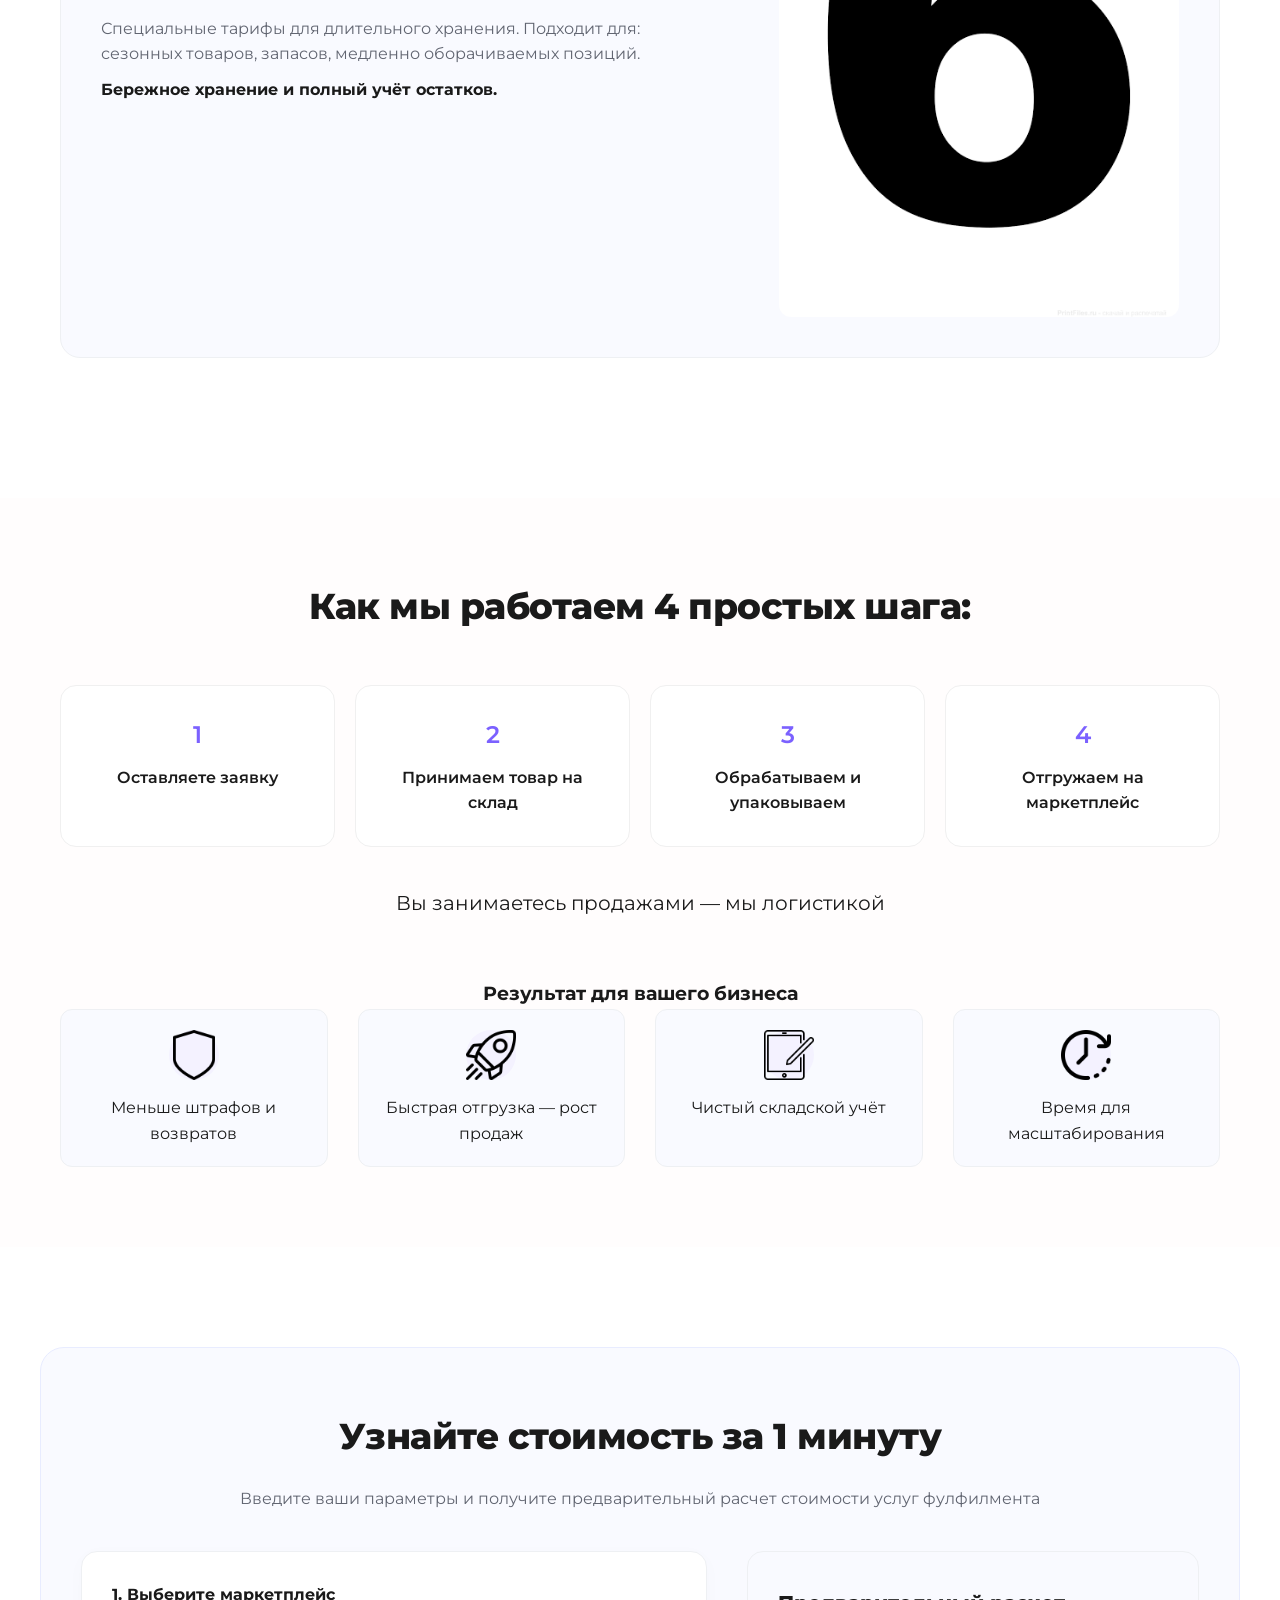
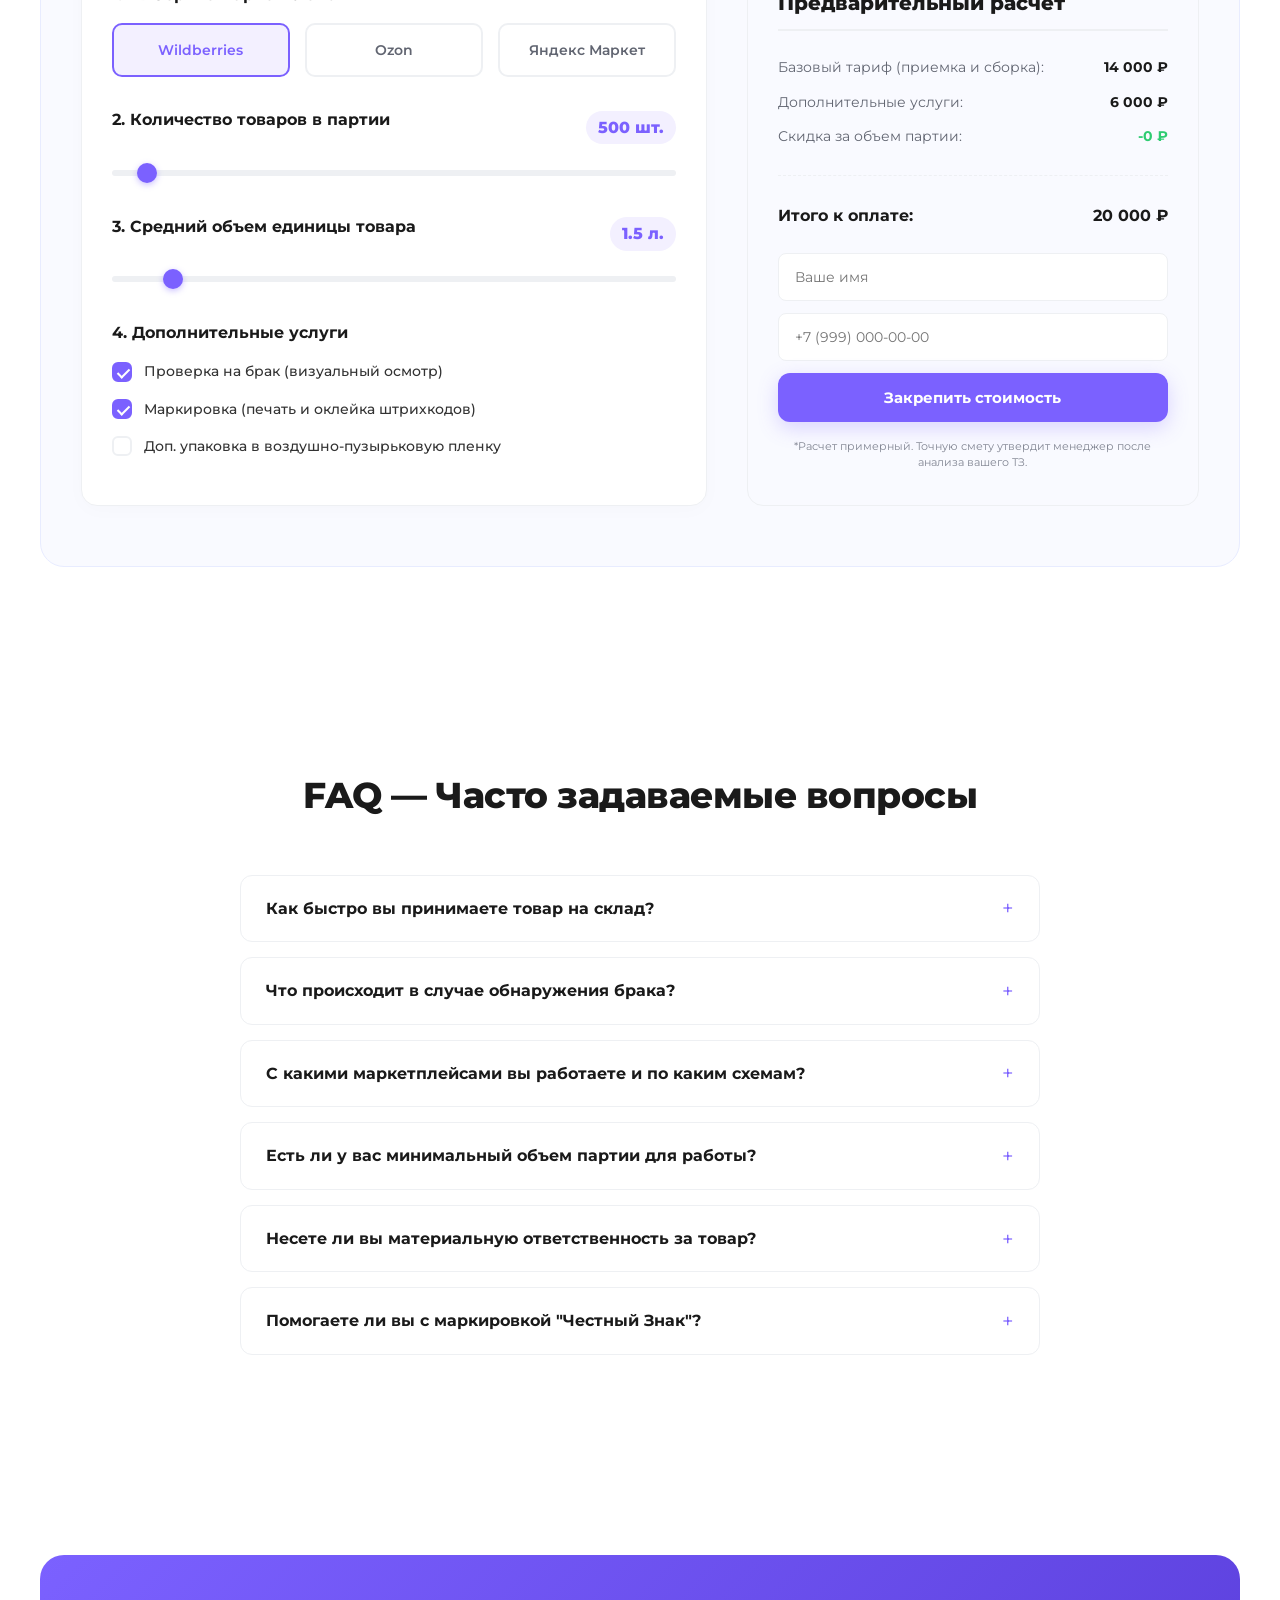
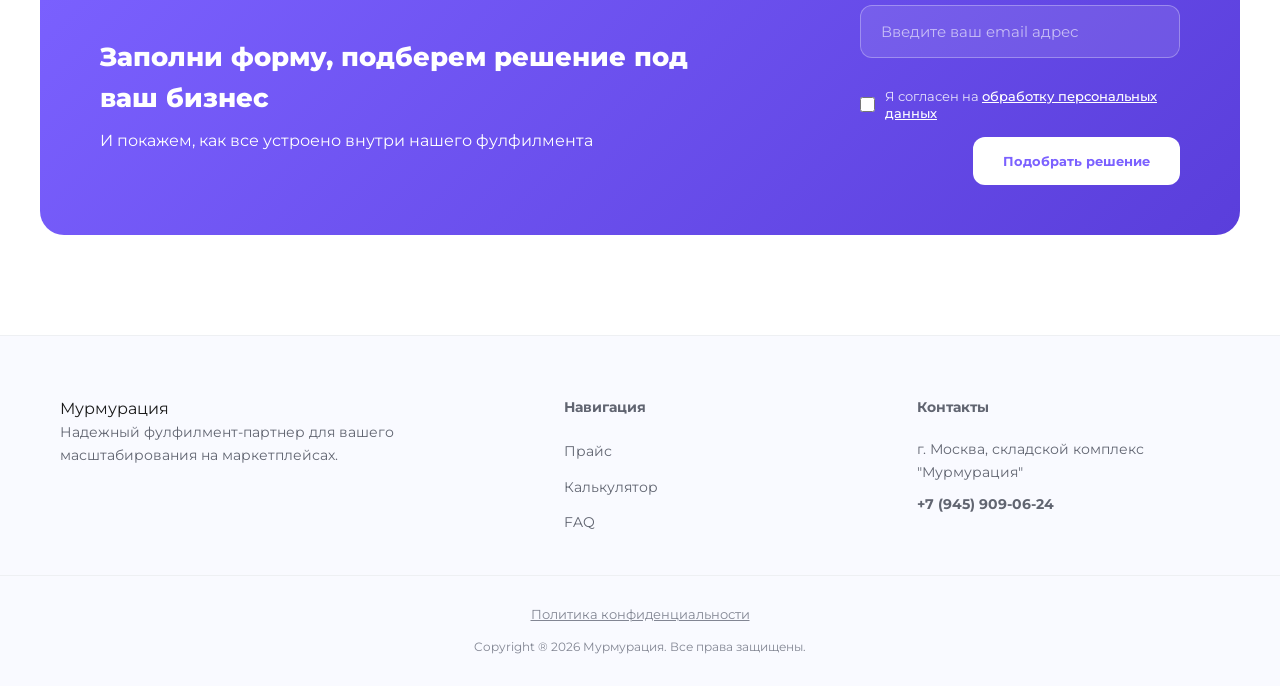
==== commit 018dd106: "Предрезлиз" ====
--- a/index.html
+++ b/index.html
@@ -3,18 +3,26 @@
   <head>
     <meta charset="UTF-8" />
     <meta name="viewport" content="width=device-width, initial-scale=1.0" />
+    <meta name="color-scheme" content="light only">
     <title>
       Мурмурация — Фулфилмент и ответственное хранение для маркетплейсов
     </title>
     <link rel="stylesheet" href="css/main.css" />
-    <link rel="icon" type="image/png" href="img/ICO.png" />
+    <link rel="stylesheet" href="css/components/calculator-FAQ.css" />
+    <link rel="stylesheet" href="css/components/header.css" />
+    <link rel="stylesheet" href="css/components/slider.css" />
+    <link rel="stylesheet" href="css/don't-touch/bugabuga.css" />
+    <link rel="icon" type="image/png" href="img/company-logos/ICO.png" />
   </head>
   <body>
     <div class="wrapper">
       <header>
         <div class="header-top container">
           <a href="./" class="logo">
-            <img src="img/logo.png" alt="Мурмурация — фулфилмент под ключ" />
+            <img
+              src="img/company-logos/logo.png"
+              alt="Мурмурация — фулфилмент под ключ"
+            />
           </a>
 
           <div class="rating-widgets">
@@ -29,13 +37,13 @@
             </a>
 
             <a
-              href="https://www.avito.ru/"
+              href="https://www.avito.ru/brands/3095c1716e81c2f594d4e2ca49f57278"
               target="_blank"
               class="rating-box avito-box"
             >
               <span class="box-title">Avito</span>
-              <span class="rating" id="live-avito-rating">★ —</span>
-              <span class="reviews" id="live-avito-reviews">— отзывов</span>
+              <span class="rating" id="live-avito-rating">★ 5</span>
+              <span class="reviews" id="live-avito-reviews">21 отзыв</span>
             </a>
           </div>
 
@@ -50,10 +58,16 @@
               >
               <div class="social-icons">
                 <a href="#" target="_blank" rel="noopener">
-                  <img src="img/Telegram.png" alt="Написать нам в Telegram" />
+                  <img
+                    src="img/social-media/Telegram.png"
+                    alt="Написать нам в Telegram"
+                  />
                 </a>
                 <a href="#" target="_blank" rel="noopener">
-                  <img src="img/MAX-512x512.png" alt="Написать нам в Макс" />
+                  <img
+                    src="img/social-media/MAX.png"
+                    alt="Написать нам в Макс"
+                  />
                 </a>
               </div>
             </div>
@@ -102,9 +116,9 @@
               </p>
 
               <div class="hero-stats">
-                <div class="stat-item-phrase">До 30 000 единиц в день</div>
-                <div class="stat-item-phrase">Точность 99,8%</div>
-                <div class="stat-item-phrase">Полный цикл</div>
+                <div class="stat-item-phrase">· До 30 000 единиц в день</div>
+                <div class="stat-item-phrase">· Точность 99,8%</div>
+                <div class="stat-item-phrase">· Полный цикл</div>
               </div>
 
               <button class="btn-main" onclick="ScrollToCalc()">
@@ -129,7 +143,7 @@
                     />
                   </video>
 
-                  <div class="map-point" style="top: 30%; left: 35%">
+                  <div class="map-point" style="top: 70%; left: 25%">
                     <button
                       class="point-trigger"
                       onclick="openArtModal('modal-gate', event)"
@@ -137,6 +151,7 @@
                       +
                     </button>
                   </div>
+
                   <div class="map-point" style="top: 50%; left: 65%">
                     <button
                       class="point-trigger"
@@ -145,116 +160,76 @@
                       +
                     </button>
                   </div>
-                  <div class="map-point" style="top: 75%; left: 45%">
-                    <button
-                      class="point-trigger"
-                      onclick="openArtModal('modal-storage', event)"
-                    >
-                      +
-                    </button>
-                  </div>
                 </div>
               </div>
             </div>
           </div>
         </section>
 
+        <!-- Карусель -->
+        <!-- TODO Сюды надо добавить ссылки на партеров -->
         <div class="partners-carousel container">
           <div class="logos-track">
             <div class="logos-group">
-              <a
-                href="https://www.wildberries.ru/"
-                target="_blank"
-                rel="noopener"
-                ><img src="img/wildberries-sign-logo.png" alt="WB"
-              /></a>
-              <a href="https://www.ozon.ru/" target="_blank" rel="noopener"
-                ><img src="img/icons8-озон-48.png" alt="Ozon"
-              /></a>
-              <a href="https://market.yandex.ru/" target="_blank" rel="noopener"
-                ><img src="img/yandex-market-sign-logo.png" alt="Яндекс"
-              /></a>
-              <a href="https://www.avito.ru/" target="_blank" rel="noopener"
-                ><img src="img/avito-logo.png" alt="Avito"
-              /></a>
-              <a
-                href="https://www.wildberries.ru/"
-                target="_blank"
-                rel="noopener"
-                ><img src="img/wildberries-sign-logo.png" alt="WB"
-              /></a>
-              <a href="https://www.ozon.ru/" target="_blank" rel="noopener"
-                ><img src="img/icons8-озон-48.png" alt="Ozon"
-              /></a>
-              <a href="https://market.yandex.ru/" target="_blank" rel="noopener"
-                ><img src="img/yandex-market-sign-logo.png" alt="Яндекс"
-              /></a>
-              <a href="https://www.avito.ru/" target="_blank" rel="noopener"
-                ><img src="img/avito-logo.png" alt="Avito"
-              /></a>
+              <img src="img/partner-logos/LOXLEY.png" alt="LOXLEY" />
+              <img src="img/partner-logos/Luckyboo.png" alt="Luckyboo" />
+              <img src="img/partner-logos/Only vert.png" alt="Only vert" />
+              <img src="img/partner-logos/Ping&up.png" alt="Ping&up" />
+              <img src="img/partner-logos/Prime g.png" alt="Prime g" />
+              <img src="img/partner-logos/Prime.png" alt="Prime" />
+              <img src="img/partner-logos/Shoker.png" alt="Shoker" />
+              <img src="img/partner-logos/SKIFREE.png" alt="SKIFREE" />
+              <img src="img/partner-logos/Terro-black-g.png" alt="" />
+              <img src="img/partner-logos/Terro-black.png" alt="" />
+              <img src="img/partner-logos/Terro-white-g.png" alt="" />
+              <img src="img/partner-logos/Terro-white.png" alt="" />
             </div>
 
             <div class="logos-group" aria-hidden="true">
-              <a
-                href="https://www.wildberries.ru/"
-                target="_blank"
-                rel="noopener"
-                tabindex="-1"
-                ><img src="img/wildberries-sign-logo.png" alt="WB"
-              /></a>
-              <a
-                href="https://www.ozon.ru/"
-                target="_blank"
-                rel="noopener"
-                tabindex="-1"
-                ><img src="img/icons8-озон-48.png" alt="Ozon"
-              /></a>
-              <a
-                href="https://market.yandex.ru/"
-                target="_blank"
-                rel="noopener"
-                tabindex="-1"
-                ><img src="img/yandex-market-sign-logo.png" alt="Яндекс"
-              /></a>
-              <a
-                href="https://www.avito.ru/"
-                target="_blank"
-                rel="noopener"
-                tabindex="-1"
-                ><img src="img/avito-logo.png" alt="Avito"
-              /></a>
-              <a
-                href="https://www.wildberries.ru/"
-                target="_blank"
-                rel="noopener"
-                tabindex="-1"
-                ><img src="img/wildberries-sign-logo.png" alt="WB"
-              /></a>
-              <a
-                href="https://www.ozon.ru/"
-                target="_blank"
-                rel="noopener"
-                tabindex="-1"
-                ><img src="img/icons8-озон-48.png" alt="Ozon"
-              /></a>
-              <a
-                href="https://market.yandex.ru/"
-                target="_blank"
-                rel="noopener"
-                tabindex="-1"
-                ><img src="img/yandex-market-sign-logo.png" alt="Яндекс"
-              /></a>
-              <a
-                href="https://www.avito.ru/"
-                target="_blank"
-                rel="noopener"
-                tabindex="-1"
-                ><img src="img/avito-logo.png" alt="Avito"
-              /></a>
+              <img src="img/partner-logos/LOXLEY.png" alt="LOXLEY" />
+              <img src="img/partner-logos/Luckyboo.png" alt="Luckyboo" />
+              <img src="img/partner-logos/Only vert.png" alt="Only vert" />
+              <img src="img/partner-logos/Ping&up.png" alt="Ping&up" />
+              <img src="img/partner-logos/Prime g.png" alt="Prime g" />
+              <img src="img/partner-logos/Prime.png" alt="Prime" />
+              <img src="img/partner-logos/Shoker.png" alt="Shoker" />
+              <img src="img/partner-logos/SKIFREE.png" alt="SKIFREE" />
+              <img src="img/partner-logos/Terro-black-g.png" alt=" g" />
+              <img src="img/partner-logos/Terro-black.png" alt="" />
+              <img src="img/partner-logos/Terro-white g.png" alt="" />
+              <img src="img/partner-logos/Terro-white.png" alt="" />
             </div>
           </div>
         </div>
-
+        <!-- TODO Поправить эту залупу и переписать по человеческий -->
+        <section class="trust-section">
+          <div class="container trust-grid">
+            <div class="trust-content">
+              <h2 class="trust-title">
+                Почему селлеры <span class="highlight">теряют деньги</span>
+              </h2>
+              <ul class="trust-features">
+                <li>Ошибки в упаковке → штрафы от маркетплейсов</li>
+                <li>Брак доходит до клиента → падение рейтинга</li>
+                <li>Медленная отгрузка → просадка продаж</li>
+                <li>Потеря остатков и хаос на складе</li>
+              </ul>
+              <button class="btn-primary-custom open-modal-btn">
+                Разместить товары на складе
+              </button>
+            </div>
+
+            <div class="process-flow">
+              <div class="step">Приёмка товара</div>
+              <div class="step">Проверка качества</div>
+              <div class="step">Упаковка и маркировка</div>
+              <div class="step">Хранение</div>
+              <div class="step">Сборка заказов</div>
+              <div class="step">Отгрузка по FBO / FBS</div>
+              <div class="step">Работа с возвратами</div>
+            </div>
+          </div>
+        </section>
         <section id="examples" class="container section-padding">
           <h2 class="section-title">Примеры работ на упаковку</h2>
 
@@ -263,14 +238,14 @@
               <div class="before-after-slider">
                 <div class="slider-img img-after">
                   <img
-                    src="img/Примеры упаковки/kombinir-fanernaya-tara-198.jpg"
+                    src="img/packaging-examples/Whole-box.jpg"
                     alt="После упаковки"
                   />
                   <span class="slider-badge badge-after">После</span>
                 </div>
                 <div class="slider-img img-before">
                   <img
-                    src="img/Примеры упаковки/348390727.jfif"
+                    src="img/packaging-examples/mess.jpg"
                     alt="До упаковки"
                   />
                   <span class="slider-badge badge-before">До</span>
@@ -305,14 +280,14 @@
               <div class="before-after-slider">
                 <div class="slider-img img-after">
                   <img
-                    src="img/Примеры упаковки/maxresdefault.jpg"
+                    src="img/packaging-examples/maxresdefault.jpg"
                     alt="После маркировки"
                   />
                   <span class="slider-badge badge-after">После</span>
                 </div>
                 <div class="slider-img img-before">
                   <img
-                    src="img/Примеры упаковки/maxresdefault.jpg"
+                    src="img/packaging-examples/maxresdefault.jpg"
                     style="filter: grayscale(100%) blur(2px)"
                     alt="До маркировки"
                   />
@@ -348,14 +323,14 @@
               <div class="before-after-slider">
                 <div class="slider-img img-after">
                   <img
-                    src="img/Примеры упаковки/348390727.jfif"
+                    src="img/packaging-examples/348390727.jfif"
                     alt="После паллетирования"
                   />
                   <span class="slider-badge badge-after">После</span>
                 </div>
                 <div class="slider-img img-before">
                   <img
-                    src="img/Примеры упаковки/kombinir-fanernaya-tara-198.jpg"
+                    src="img/packaging-examples/kombinir-fanernaya-tara-198.jpg"
                     alt="До паллетирования"
                   />
                   <span class="slider-badge badge-before">До</span>
@@ -388,47 +363,191 @@
           </div>
         </section>
 
-        <section id="price" class="container section-padding">
-          <h2 class="section-title">Дополнительные услуги под ваши задачи</h2>
-          <div class="grid-3-columns">
-            <div class="service-card">
-              <img
-                src="img/Доп услуги/editor-236750-scaled.png"
-                alt="Сортировка и приёмка товаров на складе"
-                class="service-icon"
-              />
-              <h4>Приёмка и сортировка</h4>
-              <p>
-                Тщательно пересчитаем каждую единицу товара, проверим на брак по
-                ТЗ.
-              </p>
-            </div>
-            <div class="service-card">
-              <img
-                src="img/Доп услуги/i.webp"
-                alt="Ответственное хранение грузов маркетплейсов"
-                class="service-icon"
-              />
-              <h4>Хранение грузов</h4>
-              <p>
-                Ответственное хранение на сухом, охраняемом складе класса А.
-              </p>
-            </div>
-            <div class="service-card">
-              <img
-                src="img/Доп услуги/maxresdefault.jpg"
-                alt="Доставка коробов и паллет на склады маркетплейсов"
-                class="service-icon"
-              />
-              <h4>Доставка на маркетплейсы</h4>
-              <p>
-                Собственная логистика, ежедневные отгрузки на любые склады
-                маркетплейсов.
-              </p>
+        <!-- TODO потом глянуть че это за залупа и если что поправить -->
+        <section class="services" id="services">
+          <div class="container">
+            <h2 class="text-center mb-5">
+              Дополнительные услуги
+              <span class="gradient-text">под ваши задачи</span>
+            </h2>
+
+            <div class="service-item">
+              <div class="service-content">
+                <h3 class="service-title">Контроль качества по вашему ТЗ</h3>
+                <p class="text-secondary">
+                  Проверяем товар на всех этапах — от базового осмотра до
+                  сложной технической проверки. Под задачи клиентов выделяем
+                  отдельные зоны.
+                </p>
+                <p class="text-secondary">
+                  Одежда — удаляем лишние нитки и переустанавливаем бирки.<br />Обувь
+                  — проверяем размер и парность.
+                </p>
+                <p class="text-secondary mb-3">
+                  <strong>До 15 000 единиц в день</strong>
+                </p>
+              </div>
+              <div class="service-image">
+                <span class="service-number">1</span>
+                <img
+                  src="img/additional-services/1.jpg"
+                  alt="Контроль качества"
+                />
+              </div>
+            </div>
+
+            <div class="service-item">
+              <div class="service-content">
+                <h3 class="service-title">
+                  Упаковка под требования маркетплейсов
+                </h3>
+                <p class="text-secondary">
+                  Подбираем упаковку под ваш товар: ВПП, ПОФ, ПВД и фирменные
+                  пакеты. Термоусадка — на профессиональном оборудовании.
+                </p>
+                <p class="text-secondary mb-3">
+                  <strong>До 30 000 единиц в сутки без потери качества</strong>
+                </p>
+              </div>
+              <div class="service-image">
+                <span class="service-number">2</span>
+                <img
+                  src="img/additional-services/2.png"
+                  alt="Упаковка товаров"
+                />
+              </div>
+            </div>
+
+            <div class="service-item">
+              <div class="service-content">
+                <h3 class="service-title">Работа с КИЗами без риска штрафов</h3>
+                <p class="text-secondary">
+                  Полный контроль КИЗов на каждом этапе: печатаем, проверяем
+                  читаемость и отслеживаем движение.
+                </p>
+                <p class="text-secondary mb-3">
+                  <strong
+                    >В нашей WMS вы всегда видите: что отгружено, а что осталось
+                    на складе.</strong
+                  ><br />Дополнительно проверяем ввод кодов в оборот.
+                </p>
+              </div>
+              <div class="service-image">
+                <span class="service-number">3</span>
+                <img
+                  src="img/additional-services/3.png"
+                  alt="Работа с КИЗами"
+                />
+              </div>
+            </div>
+
+            <div class="service-item">
+              <div class="service-content">
+                <h3 class="service-title">FBO и FBS — в одном месте</h3>
+                <p class="text-secondary">
+                  Работаем с обеими схемами без пересечений процессов. Для
+                  каждой — отдельные зоны, контроль и видеосъёмка.
+                </p>
+                <p class="text-secondary mb-3">
+                  <strong>Вам не нужен второй склад.</strong> Весь товар
+                  хранится и обрабатывается у нас.
+                </p>
+              </div>
+              <div class="service-image">
+                <span class="service-number">4</span>
+                <img src="img/additional-services/4.jpg" alt="FBO и FBS" />
+              </div>
+            </div>
+
+            <div class="service-item">
+              <div class="service-content">
+                <h3 class="service-title">Комплекты и вложения</h3>
+                <p class="text-secondary">
+                  Собираем комплекты любой сложности: из одинаковых или разных
+                  товаров. Добавляем вложения: буклеты, инструкции, подарки от
+                  вашего бренда.
+                </p>
+              </div>
+              <div class="service-image">
+                <span class="service-number">5</span>
+                <img
+                  src="img/additional-services/5.jpg"
+                  alt="Комплекты с вложениями"
+                />
+              </div>
+            </div>
+
+            <div class="service-item">
+              <div class="service-content">
+                <h3 class="service-title">Выгодное хранение</h3>
+                <p class="text-secondary">
+                  Специальные тарифы для длительного хранения. Подходит для:
+                  сезонных товаров, запасов, медленно оборачиваемых позиций.
+                </p>
+                <p class="text-secondary mb-3">
+                  <strong>Бережное хранение и полный учёт остатков.</strong>
+                </p>
+              </div>
+              <div class="service-image">
+                <span class="service-number">6</span>
+                <img
+                  src="img/additional-services/6.png"
+                  alt="Выгодное хранение"
+                />
+              </div>
             </div>
           </div>
         </section>
-
+        <section class="about" id="about">
+          <div class="container">
+            <h2 class="section-title">
+              Как мы работаем <span class="gradient-text">4 простых шага:</span>
+            </h2>
+
+            <div class="steps-container">
+              <div class="step-card"><span>1</span> Оставляете заявку</div>
+              <div class="step-card">
+                <span>2</span> Принимаем товар на склад
+              </div>
+              <div class="step-card">
+                <span>3</span> Обрабатываем и упаковываем
+              </div>
+              <div class="step-card">
+                <span>4</span> Отгружаем на маркетплейс
+              </div>
+            </div>
+
+            <p class="slogan">Вы занимаетесь продажами — мы логистикой</p>
+
+            <h3 class="results-title">Результат для вашего бизнеса</h3>
+            <div class="stats-row">
+              <div class="stat-item">
+                <div class="stat-icon">
+                  <img src="img/ico/shield.png" alt="Штрафы" />
+                </div>
+                <p>Меньше штрафов и возвратов</p>
+              </div>
+              <div class="stat-item">
+                <div class="stat-icon">
+                  <img src="img/ico/shuttle.png" alt="Рост" />
+                </div>
+                <p>Быстрая отгрузка — рост продаж</p>
+              </div>
+              <div class="stat-item">
+                <div class="stat-icon">
+                  <img src="img/ico/tablet.png" alt="Учет" />
+                </div>
+                <p>Чистый складской учёт</p>
+              </div>
+              <div class="stat-item">
+                <div class="stat-icon">
+                  <img src="img/ico/wall-clock.png" alt="Время" />
+                </div>
+                <p>Время для масштабирования</p>
+              </div>
+            </div>
+          </div>
+        </section>
         <section id="calculator" class="container section-padding">
           <div class="calc-block">
             <h2 class="section-title">Узнайте стоимость за 1 минуту</h2>
@@ -609,7 +728,7 @@
               </div>
               <div class="faq-answer">
                 <p>
-                  Мы немедленно фиксируем брак на photo или video и отправляем
+                  Мы немедленно фиксируем брак на фото или видео и отправляем
                   отчет вам в мессенджеры (Telegram/WhatsApp). Такой товар
                   откладывается в отдельную зону карантина до ваших
                   распоряжений.
@@ -740,7 +859,9 @@
           <div>
             <p class="footer-title">Контакты</p>
             <p>г. Москва, складской комплекс "Мурмурация"</p>
-            <p class="footer-phone">+7 (945) 909-06-24</p>
+            <p class="footer-phone">
+              <a href="tel:+79459090624">+7 (945) 909-06-24</a>
+            </p>
           </div>
         </div>
         <hr />
@@ -769,7 +890,10 @@
         <button class="art-modal-close" onclick="closeArtModal('modal-gate')">
           &times;
         </button>
-        <img src="img/Южные ворота.png" alt="Складская зона Южные ворота" />
+        <img
+          src="img/hero-images/ Gate.gif"
+          alt="Складская зона Южные ворота"
+        />
       </div>
     </div>
 
@@ -783,25 +907,9 @@
           &times;
         </button>
         <img
-          src="img/Фулфилмент парк.png"
+          src="img/hero-images/Sorting.gif"
           alt="Логистический Фулфилмент парк"
         />
-      </div>
-    </div>
-
-    <div
-      id="modal-storage"
-      class="art-overlay"
-      onclick="closeArtModal('modal-storage')"
-    >
-      <div class="art-modal-content" onclick="event.stopPropagation()">
-        <button
-          class="art-modal-close"
-          onclick="closeArtModal('modal-storage')"
-        >
-          &times;
-        </button>
-        <img src="img/Склад.png" alt="Основной комплекс Склад" />
       </div>
     </div>
 
@@ -862,357 +970,6 @@
       <button id="cookie-accept" class="cookie-btn">Хорошо</button>
     </div>
 
-    <script>
-      // --- 1. ЛУПА / ЗУМ НА КАРТЕ ---
-      const viewport = document.getElementById("viewport");
-      const container = document.getElementById("heroContainer");
-
-      viewport.addEventListener("mousemove", (e) => {
-        if (
-          document.querySelector(".art-overlay.is-visible") ||
-          document.querySelector(".modal-overlay.is-open")
-        )
-          return;
-        const { left, top, width, height } = viewport.getBoundingClientRect();
-        const x = ((e.clientX - left) / width) * 100;
-        const y = ((e.clientY - top) / height) * 100;
-        container.style.transformOrigin = `${x}% ${y}%`;
-        container.style.transform = "scale(2)";
-      });
-
-      viewport.addEventListener("mouseleave", () => {
-        if (!document.querySelector(".art-overlay.is-visible")) {
-          container.style.transform = "scale(1)";
-          container.style.transformOrigin = "center center";
-        }
-      });
-
-      // --- 2. МОДАЛКИ КАРТИНОК С КАРТЫ ---
-      function openArtModal(modalId, event) {
-        if (event) event.stopPropagation();
-        container.style.transform = "scale(1)";
-        container.style.transformOrigin = "center center";
-        const modal = document.getElementById(modalId);
-        modal.classList.add("is-visible");
-        document.body.style.overflow = "hidden";
-      }
-
-      function closeArtModal(modalId) {
-        const modal = document.getElementById(modalId);
-        modal.classList.remove("is-visible");
-        document.body.style.overflow = "";
-      }
-
-      // --- 3. МОДАЛКА ЗАКАЗА ЗВОНКА (ОТКРЫТИЕ/ЗАКРЫТИЕ) ---
-      const callModal = document.getElementById("call-modal");
-      const openCallBtn = document.querySelector(".callback-trigger");
-      const closeCallBtn = document.getElementById("close-modal-btn");
-
-      openCallBtn.addEventListener("click", function (event) {
-        event.preventDefault();
-        callModal.classList.add("is-open");
-        document.body.style.overflow = "hidden";
-      });
-
-      closeCallBtn.addEventListener("click", function () {
-        callModal.classList.remove("is-open");
-        document.body.style.overflow = "";
-      });
-
-      callModal.addEventListener("click", function (event) {
-        if (event.target === callModal) {
-          callModal.classList.remove("is-open");
-          document.body.style.overflow = "";
-        }
-      });
-
-      // Закрытие ВСЕХ окон по кнопке ESC
-      document.addEventListener("keydown", (e) => {
-        if (e.key === "Escape") {
-          document
-            .querySelectorAll(".art-overlay")
-            .forEach((m) => m.classList.remove("is-visible"));
-          callModal.classList.remove("is-open");
-          document.body.style.overflow = "";
-        }
-      });
-
-      // --- 4. УМНАЯ МАСКА ТЕЛЕФОНА (Защита от ввода букв) ---
-      const phoneInput = document.getElementById("modal-phone");
-
-      phoneInput.addEventListener("input", function (e) {
-        let input = e.target.value.replace(/\D/g, "");
-        let formatted = "";
-        if (!input) {
-          e.target.value = "";
-          return;
-        }
-        if (input[0] === "7" || input[0] === "8") {
-          input = input.substring(1);
-        }
-
-        formatted = "+7 ";
-        if (input.length > 0) {
-          formatted += "(" + input.substring(0, 3);
-        }
-        if (input.length >= 3) {
-          formatted += ") ";
-        }
-        if (input.length > 3) {
-          formatted += input.substring(3, 6);
-        }
-        if (input.length >= 6) {
-          formatted += "-";
-        }
-        if (input.length > 6) {
-          formatted += input.substring(6, 8);
-        }
-        if (input.length >= 8) {
-          formatted += "-";
-        }
-        if (input.length > 8) {
-          formatted += input.substring(8, 10);
-        }
-        e.target.value = formatted;
-      });
-
-      phoneInput.addEventListener("keydown", function (e) {
-        if (e.key === "Backspace" && e.target.value.length <= 4) {
-          e.target.value = "";
-        }
-      });
-
-      // --- 5. ЛОГИКА ДЛЯ ПЛАШКИ КУКИ ---
-      const cookieBanner = document.getElementById("cookie-notice");
-      const cookieAccept = document.getElementById("cookie-accept");
-
-      if (localStorage.getItem("cookie-accepted") === "true") {
-        cookieBanner.style.display = "none";
-      }
-
-      cookieAccept.addEventListener("click", function () {
-        cookieBanner.style.display = "none";
-        localStorage.setItem("cookie-accepted", "true");
-      });
-
-      // --- 6. СКРОЛЛ И ВАЛИДАЦИЯ EMAIL ---
-      function ScrollToCalc() {
-        document
-          .getElementById("calculator")
-          .scrollIntoView({ behavior: "smooth" });
-      }
-
-      function ValidateBusinessEmail() {
-        const email = document.querySelector("#userEmail").value;
-        const privacyCheck = document.querySelector("#privacy-check");
-
-        if (!email.includes("@") || !email.includes(".")) {
-          alert("Пожалуйста, введите корректный email адрес");
-          return;
-        }
-
-        if (!privacyCheck.checked) {
-          alert(
-            "Пожалуйста, ознакомьтесь и согласитесь с политикой конфиденциальности",
-          );
-          return;
-        }
-
-        alert(
-          "Спасибо! Наш менеджер свяжется с вами и подберет решение для вашего бизнеса.",
-        );
-      }
-
-      // --- 7. Бургер для мобильной версии сайта ---
-      function toggleMobileMenu() {
-        const nav = document.querySelector(".header-nav");
-        nav.classList.toggle("open");
-
-        if (nav.classList.contains("open")) {
-          document.body.style.overflow = "hidden";
-        } else {
-          document.body.style.overflow = "";
-        }
-      }
-
-      document.querySelectorAll(".header-nav ul li a").forEach((link) => {
-        link.addEventListener("click", () => {
-          const nav = document.querySelector(".header-nav");
-          nav.classList.remove("open");
-          document.body.style.overflow = "";
-        });
-      });
-
-      // --- 8. ФУНКЦИИ ПАРСИНГА РЕАЛЬНЫХ ОТЗЫВОВ (ОБЪЕДИНЕННАЯ И ОЧИЩЕННАЯ) ---
-      async function fetchLiveRatings() {
-        try {
-          const response = await fetch("api-reviews.php");
-          if (!response.ok) throw new Error("Ошибка ответа сервера");
-          const data = await response.json();
-
-          // Обновляем Яндекс
-          if (data.yandex) {
-            document.getElementById("live-ya-rating").innerText =
-              `★ ${data.yandex.rating}`;
-            document.getElementById("live-ya-reviews").innerText =
-              `${data.yandex.reviews} ${getReviewsWord(data.yandex.reviews)}`;
-          }
-
-          // Обновляем Авито с проверкой на прочерки
-          if (data.avito) {
-            if (data.avito.rating === "—" || data.avito.reviews === "—") {
-              document.getElementById("live-avito-rating").innerText = "★ —";
-              document.getElementById("live-avito-reviews").innerText =
-                "нет отзывов";
-            } else {
-              document.getElementById("live-avito-rating").innerText =
-                `★ ${data.avito.rating}`;
-              document.getElementById("live-avito-reviews").innerText =
-                `${data.avito.reviews} ${getReviewsWord(data.avito.reviews)}`;
-            }
-          }
-        } catch (error) {
-          console.error(
-            "Не удалось получить живые отзывы, работают стандартные заглушки из HTML:",
-            error,
-          );
-        }
-      }
-
-      // Умное склонение слова "отзыв"
-      function getReviewsWord(number) {
-        let n = Math.abs(number) % 100;
-        let n1 = n % 10;
-        if (n > 10 && n < 20) return "отзывов";
-        if (n1 > 1 && n1 < 5) return "отзыва";
-        if (n1 === 1) return "отзыв";
-        return "отзывов";
-      }
-
-      // --- 9. ЕДИНЫЙ ИНИЦИАЛИЗАТОР ИВЕНТОВ ПОСЛЕ ЗАГРУЗКИ DOM ---
-      document.addEventListener("DOMContentLoaded", () => {
-        // Инициализация аккордеона FAQ
-        const faqItems = document.querySelectorAll(".faq-item");
-        faqItems.forEach((item) => {
-          const question = item.querySelector(".faq-question");
-          question.addEventListener("click", () => {
-            item.classList.toggle("is-active");
-          });
-        });
-
-        // Запуск парсинга отзывов
-        fetchLiveRatings();
-      });
-      // --- ЛОГИКА ПЛАВАЮЩЕГО (ДОГОНЯЮЩЕГО) МЕНЮ ---
-      const navMenu = document.querySelector(".header-nav");
-      // Запоминаем начальную точку, где меню стоит в шапке по умолчанию
-      const menuInitialTop = navMenu.offsetTop;
-
-      window.addEventListener("scroll", () => {
-        // Проверяем, на сколько пикселей пользователь прокрутил страницу вниз
-        if (window.scrollY > menuInitialTop + 100) {
-          // Если ушли вниз — включаем режим полета
-          navMenu.classList.add("floating");
-        } else {
-          // Если вернулись в самый верх — сажаем меню обратно на его законное место
-          navMenu.classList.remove("floating");
-        }
-      });
-      // --- ЛОГИКА СЛАЙДЕРОВ ДО / ПОСЛЕ ---
-      const sliders = document.querySelectorAll(".before-after-slider");
-
-      sliders.forEach((slider) => {
-        const range = slider.querySelector(".slider-range");
-        const beforeImg = slider.querySelector(".img-before");
-        const line = slider.querySelector(".slider-line");
-
-        range.addEventListener("input", (e) => {
-          const value = e.target.value;
-
-          // Меняем ширину картинки "ДО"
-          beforeImg.style.width = `${value}%`;
-          // Передвигаем вертикальную разделительную линию
-          line.style.left = `${value}%`;
-        });
-      });
-      // --- ЛОГИКА ИНТЕРАКТИВНОГО КАЛЬКУЛЯТОРА ---
-      const rangeItems = document.getElementById("range-items");
-      const rangeVolume = document.getElementById("range-volume");
-      const serviceChecking = document.getElementById("service-checking");
-      const serviceMarking = document.getElementById("service-marking");
-      const serviceBubble = document.getElementById("service-bubble");
-
-      // Элементы вывода данных
-      const valItems = document.getElementById("range-items-val");
-      const valVolume = document.getElementById("range-volume-val");
-      const resBase = document.getElementById("res-base");
-      const resServices = document.getElementById("res-services");
-      const resDiscount = document.getElementById("res-discount");
-      const resTotal = document.getElementById("res-total");
-
-      // Логика визуального переключения табов маркетплейсов
-      const marketOptions = document.querySelectorAll(".market-option");
-      marketOptions.forEach((option) => {
-        option.addEventListener("click", function () {
-          marketOptions.forEach((opt) => opt.classList.remove("active"));
-          this.classList.add("active");
-          calculatePrice();
-        });
-      });
-
-      function calculatePrice() {
-        const count = parseInt(rangeItems.value);
-        const volume = parseFloat(rangeVolume.value);
-
-        // Обновляем циферки рядом с ползунками
-        valItems.innerText = count.toLocaleString("ru-RU");
-        valVolume.innerText = volume.toFixed(1);
-
-        // 1. Считаем базовый тариф (зависит от объема единицы товара)
-        // Допустим, обработка базовой единицы стоит 25 руб + коэффициент от объема
-        let basePerItem = 25 + volume * 2;
-        let baseTotal = count * basePerItem;
-
-        // 2. Считаем доп. услуги (цена за шт * количество)
-        let servicesTotal = 0;
-        if (serviceChecking.checked) servicesTotal += count * 7; // Проверка брака: 7р/шт
-        if (serviceMarking.checked) servicesTotal += count * 5; // Маркировка: 5р/шт
-        if (serviceBubble.checked) servicesTotal += count * 15; // Пупырка: 15р/шт
-
-        // 3. Система скидок за объем (Объемный опт)
-        let discount = 0;
-        if (count >= 1000 && count < 3000) {
-          discount = (baseTotal + servicesTotal) * 0.05; // 5% скидка
-        } else if (count >= 3000 && count < 5000) {
-          discount = (baseTotal + servicesTotal) * 0.1; // 10% скидка
-        } else if (count >= 5000) {
-          discount = (baseTotal + servicesTotal) * 0.15; // 15% скидка
-        }
-
-        // Итоговая сумма
-        let total = baseTotal + servicesTotal - discount;
-
-        // Выводим все красиво на экран форматированным текстом
-        resBase.innerText = `${Math.round(baseTotal).toLocaleString("ru-RU")} ₽`;
-        resServices.innerText = `${Math.round(servicesTotal).toLocaleString("ru-RU")} ₽`;
-        resDiscount.innerText = `-${Math.round(discount).toLocaleString("ru-RU")} ₽`;
-        resTotal.innerText = `${Math.round(total).toLocaleString("ru-RU")} ₽`;
-      }
-
-      // Навешиваем события изменения на все инпуты
-      [
-        rangeItems,
-        rangeVolume,
-        serviceChecking,
-        serviceMarking,
-        serviceBubble,
-      ].forEach((input) => {
-        input.addEventListener("input", calculatePrice);
-        input.addEventListener("change", calculatePrice);
-      });
-
-      // Запускаем первичный расчет при инициализации страницы
-      calculatePrice();
-    </script>
+    <script src="JS/index.js" defer></script>
   </body>
 </html>
--- a/css/main.css
+++ b/css/main.css
@@ -64,140 +64,6 @@
   display: grid;
   grid-template-columns: repeat(3, 1fr);
   gap: 30px;
-}
-
-/* ==========================================================================
-   2. ШАПКА САЙТА (HEADER)
-   ========================================================================== */
-
-html {
-  scroll-behavior: smooth;
-  scroll-padding-top: 100px; /* Отступ при клике на якоря, чтобы меню не перекрывало заголовки */
-}
-
-.header-top {
-  display: flex;
-  justify-content: space-between;
-  align-items: center;
-  padding: 25px 0 20px 0;
-}
-
-.logo img {
-  max-height: 45px;
-}
-
-.header-contacts {
-  display: flex;
-  align-items: center;
-  gap: 30px;
-}
-
-.callback-links {
-  display: flex;
-  flex-direction: column;
-  align-items: flex-end;
-  gap: 4px;
-}
-
-.callback-links a {
-  font-size: 13px;
-  font-weight: 500;
-  color: #828693;
-}
-
-.callback-links .callback-trigger {
-  color: #7b61ff;
-  font-weight: 600;
-  border-bottom: 1px dashed #7b61ff;
-}
-
-.callback-links .callback-trigger:hover {
-  color: #5a3edb;
-  border-color: transparent;
-}
-
-.phone-block {
-  display: flex;
-  flex-direction: column;
-  align-items: flex-end;
-  gap: 6px;
-}
-
-.phone-number {
-  font-size: 18px;
-  font-weight: 700;
-  color: #1a1a1a;
-}
-
-.social-icons {
-  display: flex;
-  gap: 10px;
-}
-
-.social-icons img {
-  width: 22px;
-  height: 22px;
-}
-
-/* Бургер по умолчанию скрыт на ПК */
-.burger-menu-btn {
-  display: none;
-}
-
-/* Новые стили для плавающего меню */
-.header-nav {
-  position: relative; /* В обычном состоянии меню стоит на своем месте */
-  top: 0;
-  z-index: 999;
-  background-color: #ffffff;
-  border-top: 1px solid #f0f2f5;
-  border-bottom: 1px solid #f0f2f5;
-  width: 100%;
-
-  /* Добавляем мягкую анимацию для свойства top, чтобы меню плавно "каталось", а не дергалось */
-  transition:
-    top 0.4s cubic-bezier(0.25, 1, 0.5, 1),
-    box-shadow 0.3s ease;
-}
-
-.header-nav.floating {
-  position: fixed; /* Меню отрывается от страницы и начинает кататься */
-  top: 20px; /* Делаем аккуратный отступ от верхнего края экрана, как на твоем наброске */
-  left: 0;
-  right: 0;
-  max-width: 1200px; /* Ограничиваем его по ширине твоего основного контейнера */
-  margin: 0 auto; /* Центрируем по экрану */
-  border-radius: 12px; /* Красиво скругляем углы плашки, пока она летает */
-  border: 1px solid #eef0f3;
-  box-shadow: 0 10px 30px rgba(123, 97, 255, 0.1); /* Легкая фиолетовая тень в цвет твоего бренда */
-}
-
-/* Контейнер внутри меню для центрирования элементов */
-.header-nav-container {
-  display: flex;
-  justify-content: center;
-  align-items: center;
-  padding: 15px 20px;
-}
-
-.header-nav ul {
-  display: flex;
-  list-style: none;
-  justify-content: center;
-  gap: 40px;
-}
-
-.header-nav ul li a {
-  font-size: 14px;
-  font-weight: 600;
-  color: #616571;
-  text-transform: uppercase;
-  letter-spacing: 0.5px;
-}
-
-.header-nav ul li a:hover,
-.header-nav ul li.active a {
-  color: #7b61ff;
 }
 
 /* ==========================================================================
@@ -559,98 +425,6 @@
   border-color: #7b61ff;
   box-shadow: 0 15px 35px rgba(123, 97, 255, 0.05);
 }
-
-/* ==========================================================================
-   7. СЕКЦИЯ КАЛЬКУЛЯТОРА И FAQ
-   ========================================================================== */
-.calc-block {
-  background: #f9faff;
-  border: 1px solid #e8ecff;
-  border-radius: 24px;
-  padding: 60px 40px;
-  text-align: center;
-}
-
-.calc-subtitle {
-  color: #616571;
-  margin-top: -30px;
-  margin-bottom: 40px;
-}
-
-.calc-placeholder {
-  background: #ffffff;
-  border: 2px dashed #d2d9ff;
-  border-radius: 16px;
-  padding: 50px;
-  color: #7b61ff;
-  font-weight: 600;
-}
-
-.faq-list {
-  max-width: 800px;
-  margin: 0 auto;
-  display: flex;
-  flex-direction: column;
-  gap: 15px;
-}
-
-.faq-item {
-  border: 1px solid #eef0f3;
-  border-radius: 12px;
-  background: #ffffff;
-  padding: 20px 25px;
-  overflow: hidden;
-  transition: border-color 0.2s ease;
-}
-
-.faq-question {
-  font-weight: 700;
-  font-size: 16px;
-  cursor: pointer;
-  color: #1a1a1a;
-  display: flex;
-  justify-content: space-between;
-  align-items: center;
-  user-select: none;
-}
-
-.faq-toggle-icon {
-  font-size: 20px;
-  color: #7b61ff;
-  font-weight: 400;
-  transition: transform 0.3s ease;
-  line-height: 1;
-}
-
-.faq-answer {
-  max-height: 0;
-  overflow: hidden;
-  transition: max-height 0.3s cubic-bezier(0, 1, 0, 1);
-  font-size: 14px;
-  color: #616571;
-}
-
-.faq-answer p {
-  padding-top: 15px;
-  margin-top: 10px;
-  border-top: 1px solid #f5f7fa;
-  line-height: 1.6;
-}
-
-.faq-item.is-active {
-  border-color: #7b61ff;
-}
-
-.faq-item.is-active .faq-answer {
-  max-height: 500px;
-  transition: max-height 0.3s cubic-bezier(0.9, 0, 0.1, 1);
-}
-
-.faq-item.is-active .faq-toggle-icon {
-  transform: rotate(45deg);
-  color: #ff7a50;
-}
-
 /* ==========================================================================
    8. ФОРМА ПОДБОРА РЕШЕНИЙ
    ========================================================================== */
@@ -1296,119 +1070,6 @@
 .about-story-block {
   padding: 20px;
 }
-
-/* ==========================================================================
-   СЛАЙДЕРЫ ДО / ПОСЛЕ (BEFORE-AFTER SLIDER)
-   ========================================================================== */
-.slider-card {
-  padding: 0 !important; /* Убираем внутренние отступы карточки, если они были */
-  overflow: hidden;
-}
-
-.before-after-slider {
-  position: relative;
-  width: 100%;
-  height: 280px; /* Высота карточки с примером */
-  border-radius: 12px;
-  overflow: hidden;
-  box-shadow: 0 4px 15px rgba(0, 0, 0, 0.05);
-}
-
-.slider-img {
-  position: absolute;
-  top: 0;
-  left: 0;
-  width: 100%;
-  height: 100%;
-}
-
-.slider-img img {
-  width: 100%;
-  height: 100%;
-  object-fit: cover; /* Чтобы картинки не искажались */
-  pointer-events: none;
-}
-
-/* Слой "ДО" перекрывает слой "ПОСЛЕ" и обрезается */
-.img-before {
-  width: 50%; /* Стартовое положение ползунка — ровно половина */
-  overflow: hidden;
-  z-index: 2;
-}
-
-/* Стили плашек "До" и "После" */
-.slider-badge {
-  position: absolute;
-  top: 15px;
-  padding: 4px 10px;
-  font-size: 11px;
-  font-weight: 700;
-  text-transform: uppercase;
-  letter-spacing: 0.5px;
-  border-radius: 4px;
-  color: #fff;
-  z-index: 3;
-  pointer-events: none;
-}
-.badge-before {
-  left: 15px;
-  background: rgba(235, 87, 87, 0.85); /* Красная плашка для ДО */
-}
-.badge-after {
-  right: 15px;
-  background: rgba(46, 204, 113, 0.85); /* Зеленая плашка для ПОСЛЕ */
-}
-
-/* Линия разделителя */
-.slider-line {
-  position: absolute;
-  top: 0;
-  bottom: 0;
-  left: 50%;
-  width: 3px;
-  background-color: #ffffff;
-  z-index: 3;
-  pointer-events: none; /* Пропускает клики сквозь себя */
-}
-
-/* Круглая кнопка со стрелками по центру линии */
-.slider-button {
-  position: absolute;
-  top: 50%;
-  left: 50%;
-  transform: translate(-50%, -50%);
-  width: 36px;
-  height: 36px;
-  background-color: #7b61ff; /* Твой фирменный фиолетовый цвет */
-  border: 3px solid #ffffff;
-  border-radius: 50%;
-  display: flex;
-  align-items: center;
-  justify-content: center;
-  box-shadow: 0 4px 10px rgba(0, 0, 0, 0.2);
-}
-
-/* Скрытый нативный ползунок поверх всей карточки для управления */
-.slider-range {
-  position: absolute;
-  top: 0;
-  left: 0;
-  width: 100%;
-  height: 100%;
-  opacity: 0; /* Делаем его полностью невидимым */
-  cursor: ew-resize; /* Меняем курсор на стрелочки влево-вправо */
-  z-index: 4;
-}
-
-/* Текст под слайдером */
-.work-card p {
-  padding: 15px;
-  font-weight: 600;
-  font-size: 14px;
-  color: #1a1a1a;
-  text-align: center;
-}
-
 /* ==========================================================================
    ИНТЕРАКТИВНЫЙ КАЛЬКУЛЯТОР СТОИМОСТИ
    ========================================================================== */
--- a/css/components/calculator-FAQ.css
+++ b/css/components/calculator-FAQ.css
@@ -0,0 +1,90 @@
+/* ==========================================================================
+   7. СЕКЦИЯ КАЛЬКУЛЯТОРА И FAQ
+   ========================================================================== */
+.calc-block {
+  background: #f9faff;
+  border: 1px solid #e8ecff;
+  border-radius: 24px;
+  padding: 60px 40px;
+  text-align: center;
+}
+
+.calc-subtitle {
+  color: #616571;
+  margin-top: -30px;
+  margin-bottom: 40px;
+}
+
+.calc-placeholder {
+  background: #ffffff;
+  border: 2px dashed #d2d9ff;
+  border-radius: 16px;
+  padding: 50px;
+  color: #7b61ff;
+  font-weight: 600;
+}
+
+.faq-list {
+  max-width: 800px;
+  margin: 0 auto;
+  display: flex;
+  flex-direction: column;
+  gap: 15px;
+}
+
+.faq-item {
+  border: 1px solid #eef0f3;
+  border-radius: 12px;
+  background: #ffffff;
+  padding: 20px 25px;
+  overflow: hidden;
+  transition: border-color 0.2s ease;
+}
+
+.faq-question {
+  font-weight: 700;
+  font-size: 16px;
+  cursor: pointer;
+  color: #1a1a1a;
+  display: flex;
+  justify-content: space-between;
+  align-items: center;
+  user-select: none;
+}
+
+.faq-toggle-icon {
+  font-size: 20px;
+  color: #7b61ff;
+  font-weight: 400;
+  transition: transform 0.3s ease;
+  line-height: 1;
+}
+
+.faq-answer {
+  max-height: 0;
+  overflow: hidden;
+  transition: max-height 0.3s cubic-bezier(0, 1, 0, 1);
+  font-size: 14px;
+  color: #616571;
+}
+
+.faq-answer p {
+  padding-top: 15px;
+  margin-top: 10px;
+  border-top: 1px solid #f5f7fa;
+  line-height: 1.6;
+}
+
+.faq-item.is-active {
+  border-color: #7b61ff;
+}
+
+.faq-item.is-active .faq-answer {
+  max-height: 500px;
+  transition: max-height 0.3s cubic-bezier(0.9, 0, 0.1, 1);
+}
+
+.faq-item.is-active .faq-toggle-icon {
+  transform: rotate(45deg);
+  color: #ff7a50;
+}
--- a/css/components/header.css
+++ b/css/components/header.css
@@ -0,0 +1,133 @@
+/* ==========================================================================
+   2. ШАПКА САЙТА (HEADER)
+   ========================================================================== */
+
+html {
+  scroll-behavior: smooth;
+  scroll-padding-top: 100px; /* Отступ при клике на якоря, чтобы меню не перекрывало заголовки */
+}
+
+.header-top {
+  display: flex;
+  justify-content: space-between;
+  align-items: center;
+  padding: 25px 0 20px 0;
+}
+
+.logo img {
+  max-height: 45px;
+}
+
+.header-contacts {
+  display: flex;
+  align-items: center;
+  gap: 30px;
+}
+
+.callback-links {
+  display: flex;
+  flex-direction: column;
+  align-items: flex-end;
+  gap: 4px;
+}
+
+.callback-links a {
+  font-size: 13px;
+  font-weight: 500;
+  color: #828693;
+}
+
+.callback-links .callback-trigger {
+  color: #7b61ff;
+  font-weight: 600;
+  border-bottom: 1px dashed #7b61ff;
+}
+
+.callback-links .callback-trigger:hover {
+  color: #5a3edb;
+  border-color: transparent;
+}
+
+.phone-block {
+  display: flex;
+  flex-direction: column;
+  align-items: flex-end;
+  gap: 6px;
+}
+
+.phone-number {
+  font-size: 18px;
+  font-weight: 700;
+  color: #1a1a1a;
+}
+
+.social-icons {
+  display: flex;
+  gap: 10px;
+}
+
+.social-icons img {
+  width: 22px;
+  height: 22px;
+}
+
+/* Бургер по умолчанию скрыт на ПК */
+.burger-menu-btn {
+  display: none;
+}
+
+/* Новые стили для плавающего меню */
+.header-nav {
+  position: relative; /* В обычном состоянии меню стоит на своем месте */
+  top: 0;
+  z-index: 999;
+  background-color: #ffffff;
+  border-top: 1px solid #f0f2f5;
+  border-bottom: 1px solid #f0f2f5;
+  width: 100%;
+
+  /* Добавляем мягкую анимацию для свойства top, чтобы меню плавно "каталось", а не дергалось */
+  transition:
+    top 0.4s cubic-bezier(0.25, 1, 0.5, 1),
+    box-shadow 0.3s ease;
+}
+
+.header-nav.floating {
+  position: fixed; /* Меню отрывается от страницы и начинает кататься */
+  top: 20px; /* Делаем аккуратный отступ от верхнего края экрана, как на твоем наброске */
+  left: 0;
+  right: 0;
+  max-width: 1200px; /* Ограничиваем его по ширине твоего основного контейнера */
+  margin: 0 auto; /* Центрируем по экрану */
+  border-radius: 12px; /* Красиво скругляем углы плашки, пока она летает */
+  border: 1px solid #eef0f3;
+  box-shadow: 0 10px 30px rgba(123, 97, 255, 0.1); /* Легкая фиолетовая тень в цвет твоего бренда */
+}
+
+/* Контейнер внутри меню для центрирования элементов */
+.header-nav-container {
+  display: flex;
+  justify-content: center;
+  align-items: center;
+  padding: 15px 20px;
+}
+
+.header-nav ul {
+  display: flex;
+  list-style: none;
+  justify-content: center;
+  gap: 40px;
+}
+
+.header-nav ul li a {
+  font-size: 14px;
+  font-weight: 600;
+  color: #616571;
+  text-transform: uppercase;
+  letter-spacing: 0.5px;
+}
+
+.header-nav ul li a:hover,
+.header-nav ul li.active a {
+  color: #7b61ff;
+}
--- a/css/components/slider.css
+++ b/css/components/slider.css
@@ -0,0 +1,152 @@
+/* ==========================================================================
+   СЛАЙДЕРЫ ДО / ПОСЛЕ (BEFORE-AFTER SLIDER)
+   ========================================================================== */
+/* 1. Жестко фиксируем контейнеры слайдера */
+.before-after-slider {
+  position: relative;
+  width: 100%;
+  height: 280px; /* Убедись, что высота зафиксирована */
+  overflow: hidden;
+  border-radius: 12px;
+}
+
+/* 2. Обеспечиваем наложение друг на друга */
+.slider-img {
+  position: absolute;
+  top: 0;
+  left: 0;
+  width: 100%;
+  height: 100%;
+}
+
+.img-before {
+  z-index: 2;
+  width: 50%; /* Стартовое положение */
+  overflow: hidden;
+  /* Важно: не даем содержимому "плыть" */
+}
+
+/* 3. Самое главное: жестко фиксируем картинку внутри */
+.slider-img img {
+  width: 100%; /* Занимает 100% от слайдера (280px) */
+  height: 100%;
+  object-fit: cover;
+  object-position: center; /* Центрируем, чтобы не дергалось */
+  position: absolute; /* Отрываем от потока, чтобы не растягивала контейнер */
+  top: 0;
+  left: 0;
+  display: block;
+  /* Если картинки "съезжают", добавь это: */
+  max-width: none;
+}
+/* Основной контейнер */
+.before-after-slider {
+  position: relative;
+  width: 100%;
+  height: 280px;
+  border-radius: 12px;
+  overflow: hidden;
+  box-shadow: 0 4px 15px rgba(0, 0, 0, 0.05);
+  background-color: #eee;
+}
+
+/* Слой картинки */
+.slider-img {
+  position: absolute;
+  top: 0;
+  left: 0;
+  width: 100%;
+  height: 100%;
+  /* Это самое важное: картинка не должна менять размер */
+  overflow: hidden;
+}
+
+/* Картинка внутри слоя */
+.slider-img img {
+  width: 100%;
+  height: 100%;
+  object-fit: cover;
+  object-position: center; /* Центрируем, чтобы не прыгало */
+  display: block;
+}
+
+/* Слой ДО (обрезается) */
+.img-before {
+  z-index: 2;
+  width: 50%; /* JS управляет этим */
+  height: 100%;
+  position: absolute;
+  top: 0;
+  left: 0;
+  overflow: hidden;
+}
+
+/* Слой ПОСЛЕ (всегда виден) */
+.img-after {
+  z-index: 1;
+  width: 100%;
+}
+
+/* Линия-разделитель */
+.slider-line {
+  position: absolute;
+  top: 0;
+  bottom: 0;
+  left: 50%; /* JS управляет этим */
+  width: 3px;
+  background-color: #fff;
+  z-index: 10;
+  pointer-events: none;
+}
+
+/* Кнопка */
+.slider-button {
+  position: absolute;
+  top: 50%;
+  left: 50%;
+  transform: translate(-50%, -50%);
+  width: 36px;
+  height: 36px;
+  background-color: #7b61ff;
+  border: 3px solid #fff;
+  border-radius: 50%;
+  display: flex;
+  align-items: center;
+  justify-content: center;
+  box-shadow: 0 4px 10px rgba(0, 0, 0, 0.2);
+  z-index: 11;
+}
+
+/* Ползунок */
+.slider-range {
+  position: absolute;
+  top: 0;
+  left: 0;
+  width: 100%;
+  height: 100%;
+  opacity: 0;
+  cursor: ew-resize;
+  z-index: 20;
+  margin: 0;
+}
+
+/* Плашки (фиксируем, чтобы не прыгали) */
+.slider-badge {
+  position: absolute;
+  top: 15px;
+  padding: 4px 10px;
+  font-size: 11px;
+  font-weight: 700;
+  text-transform: uppercase;
+  border-radius: 4px;
+  color: #fff;
+  z-index: 5;
+}
+.badge-before {
+  left: 15px;
+  background: rgba(235, 87, 87, 0.85);
+}
+.badge-after {
+  right: 15px;
+  background: rgba(46, 204, 113, 0.85);
+}
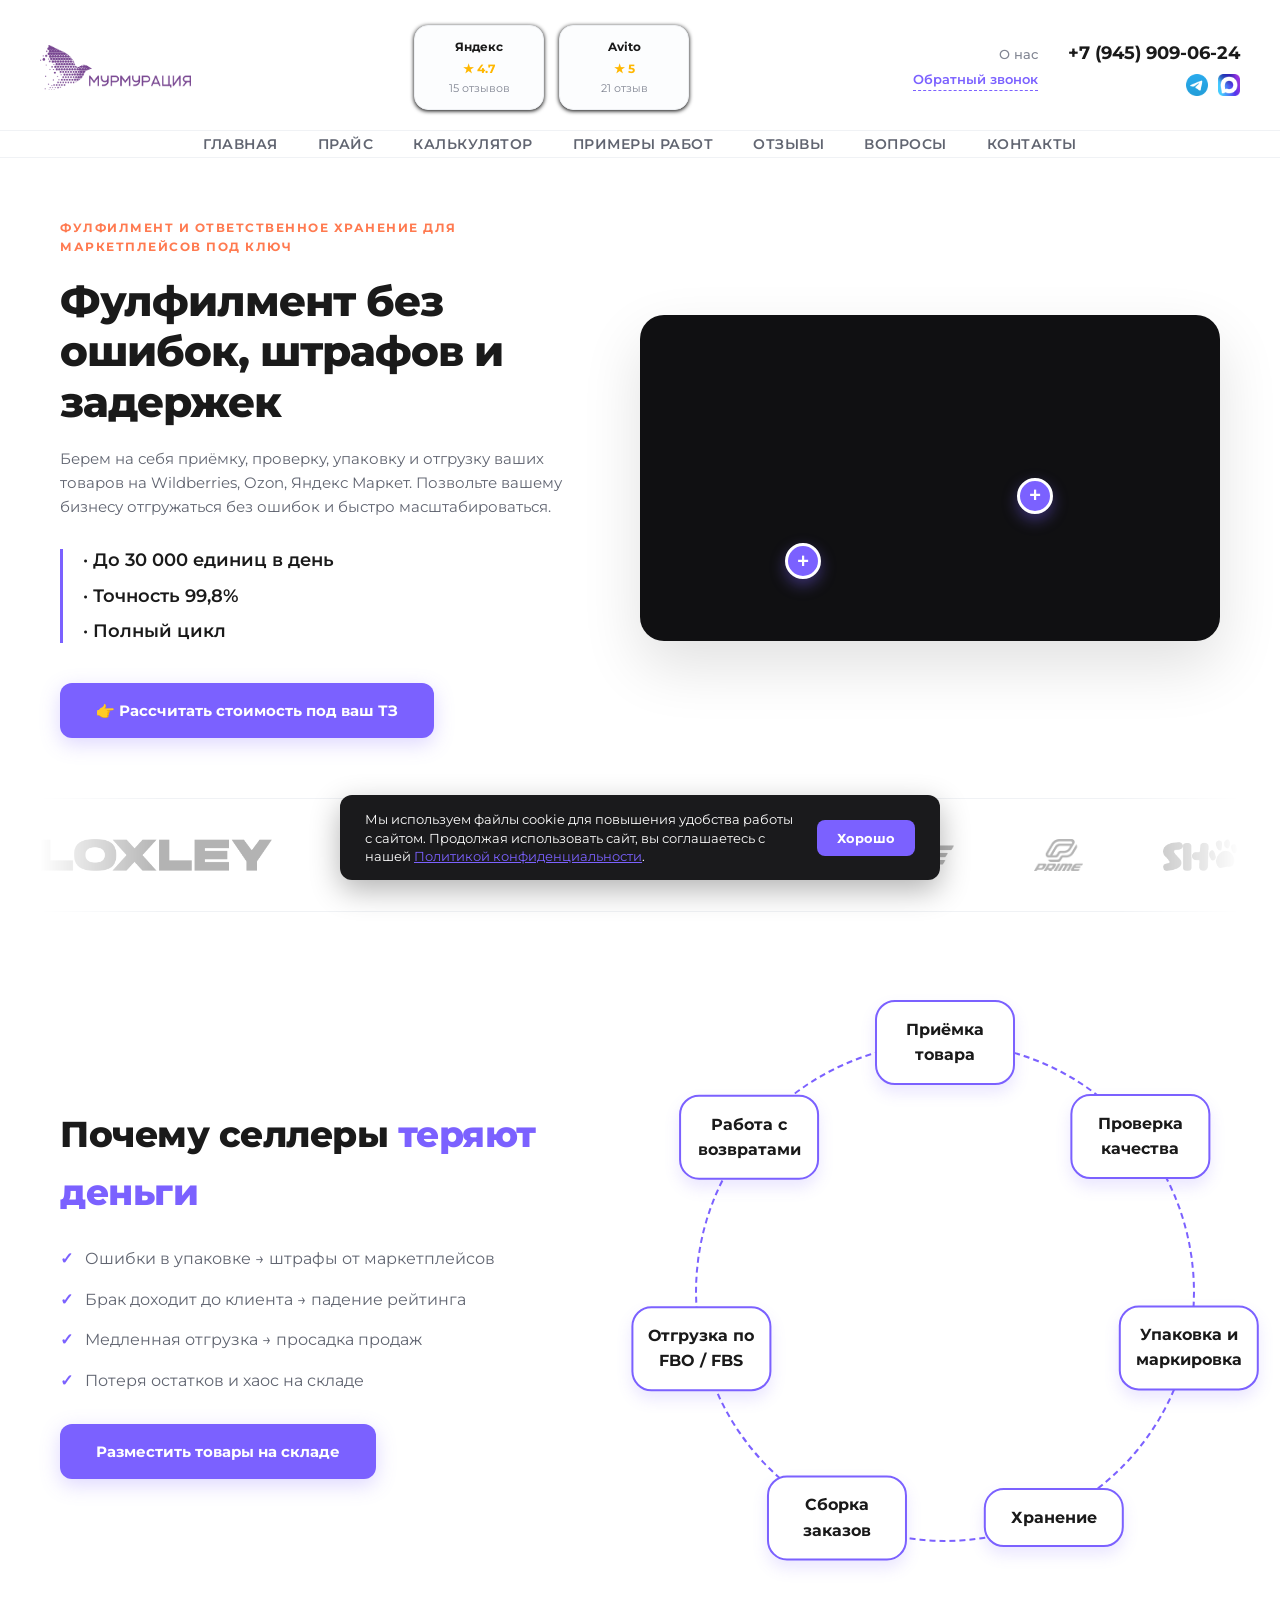
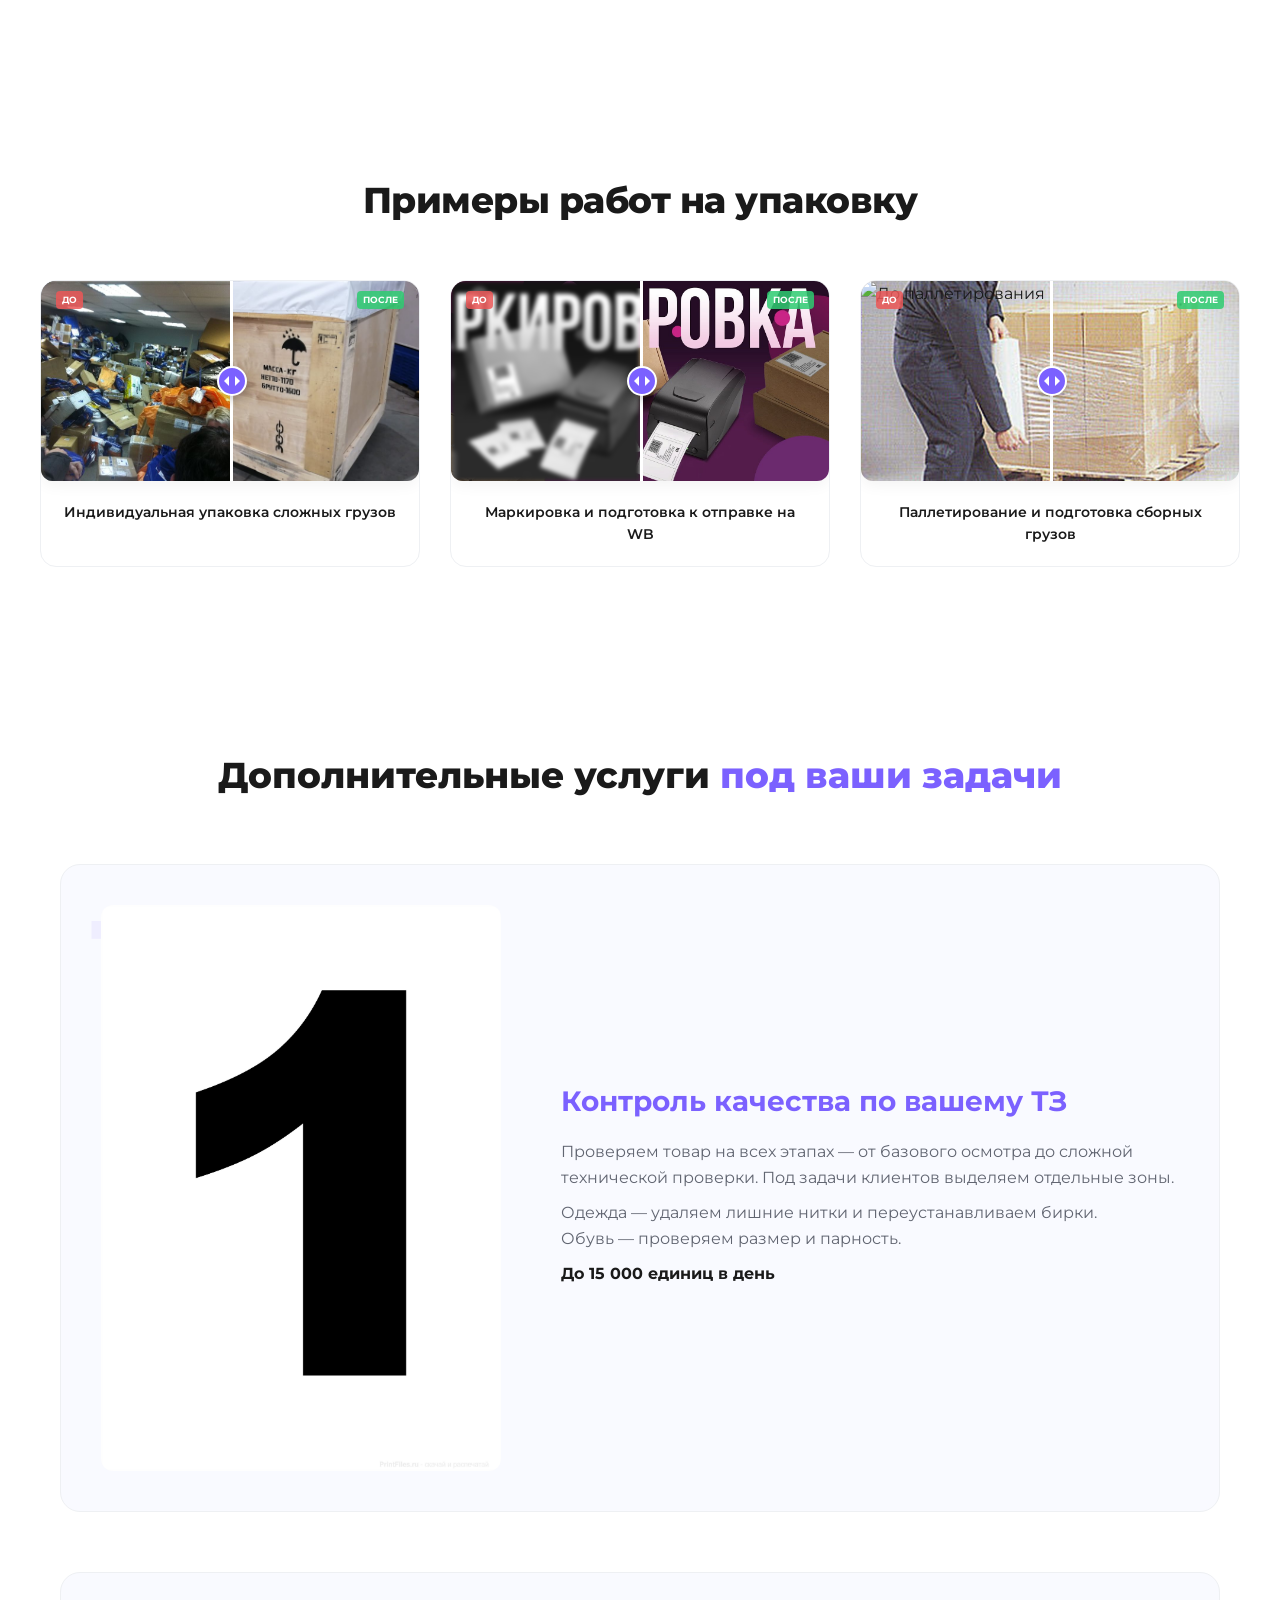
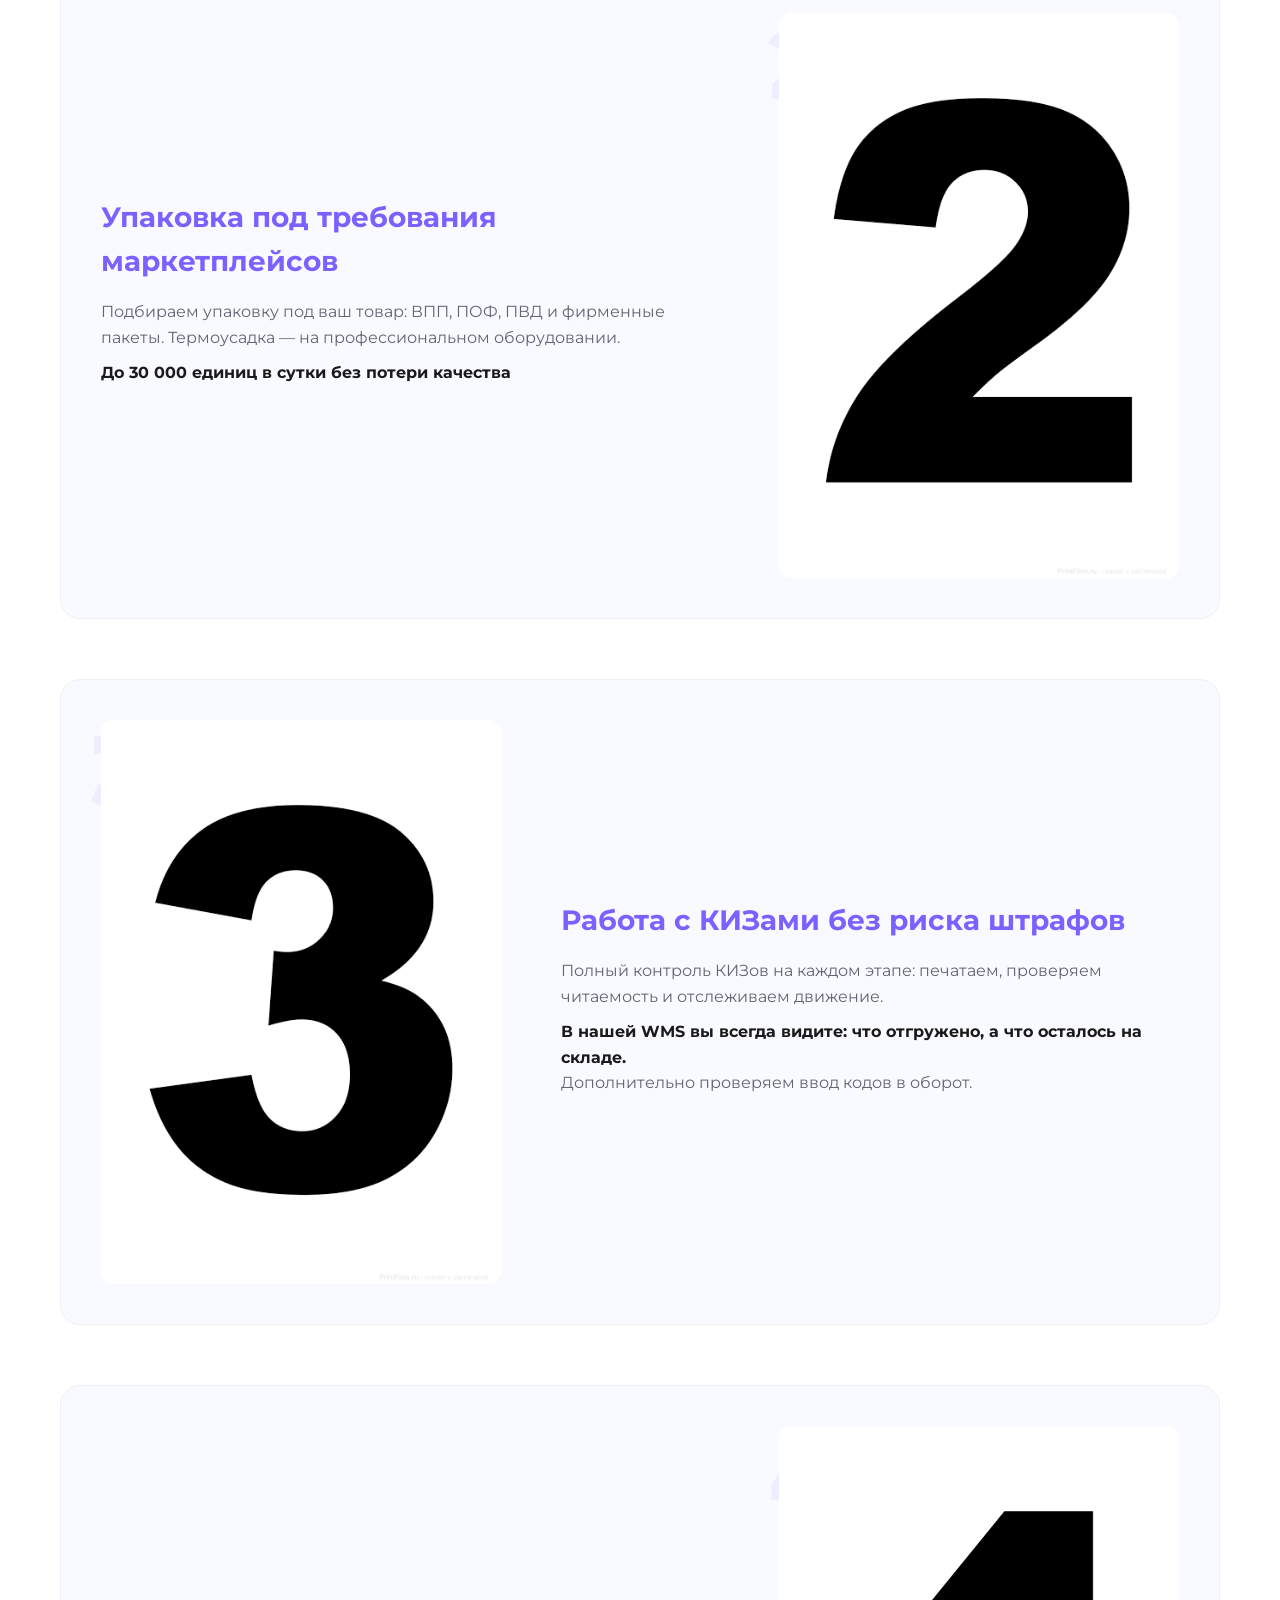
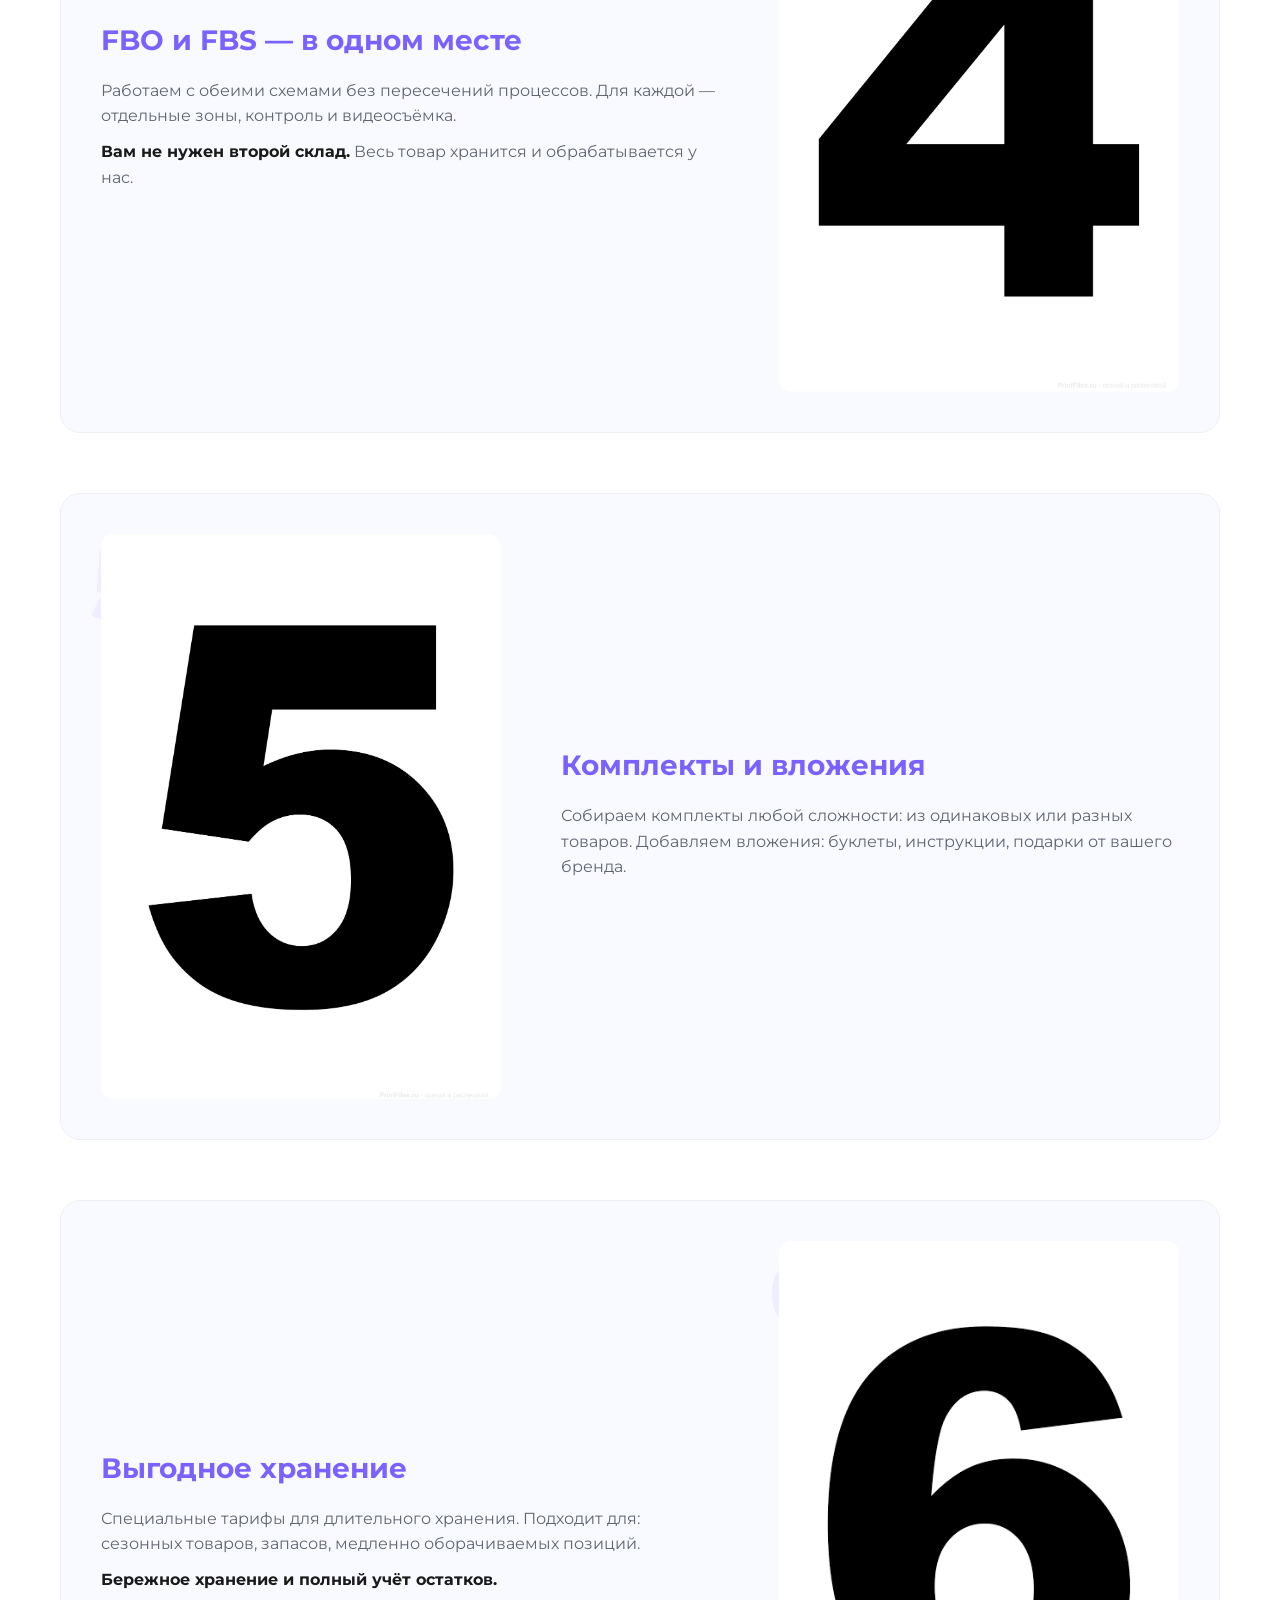
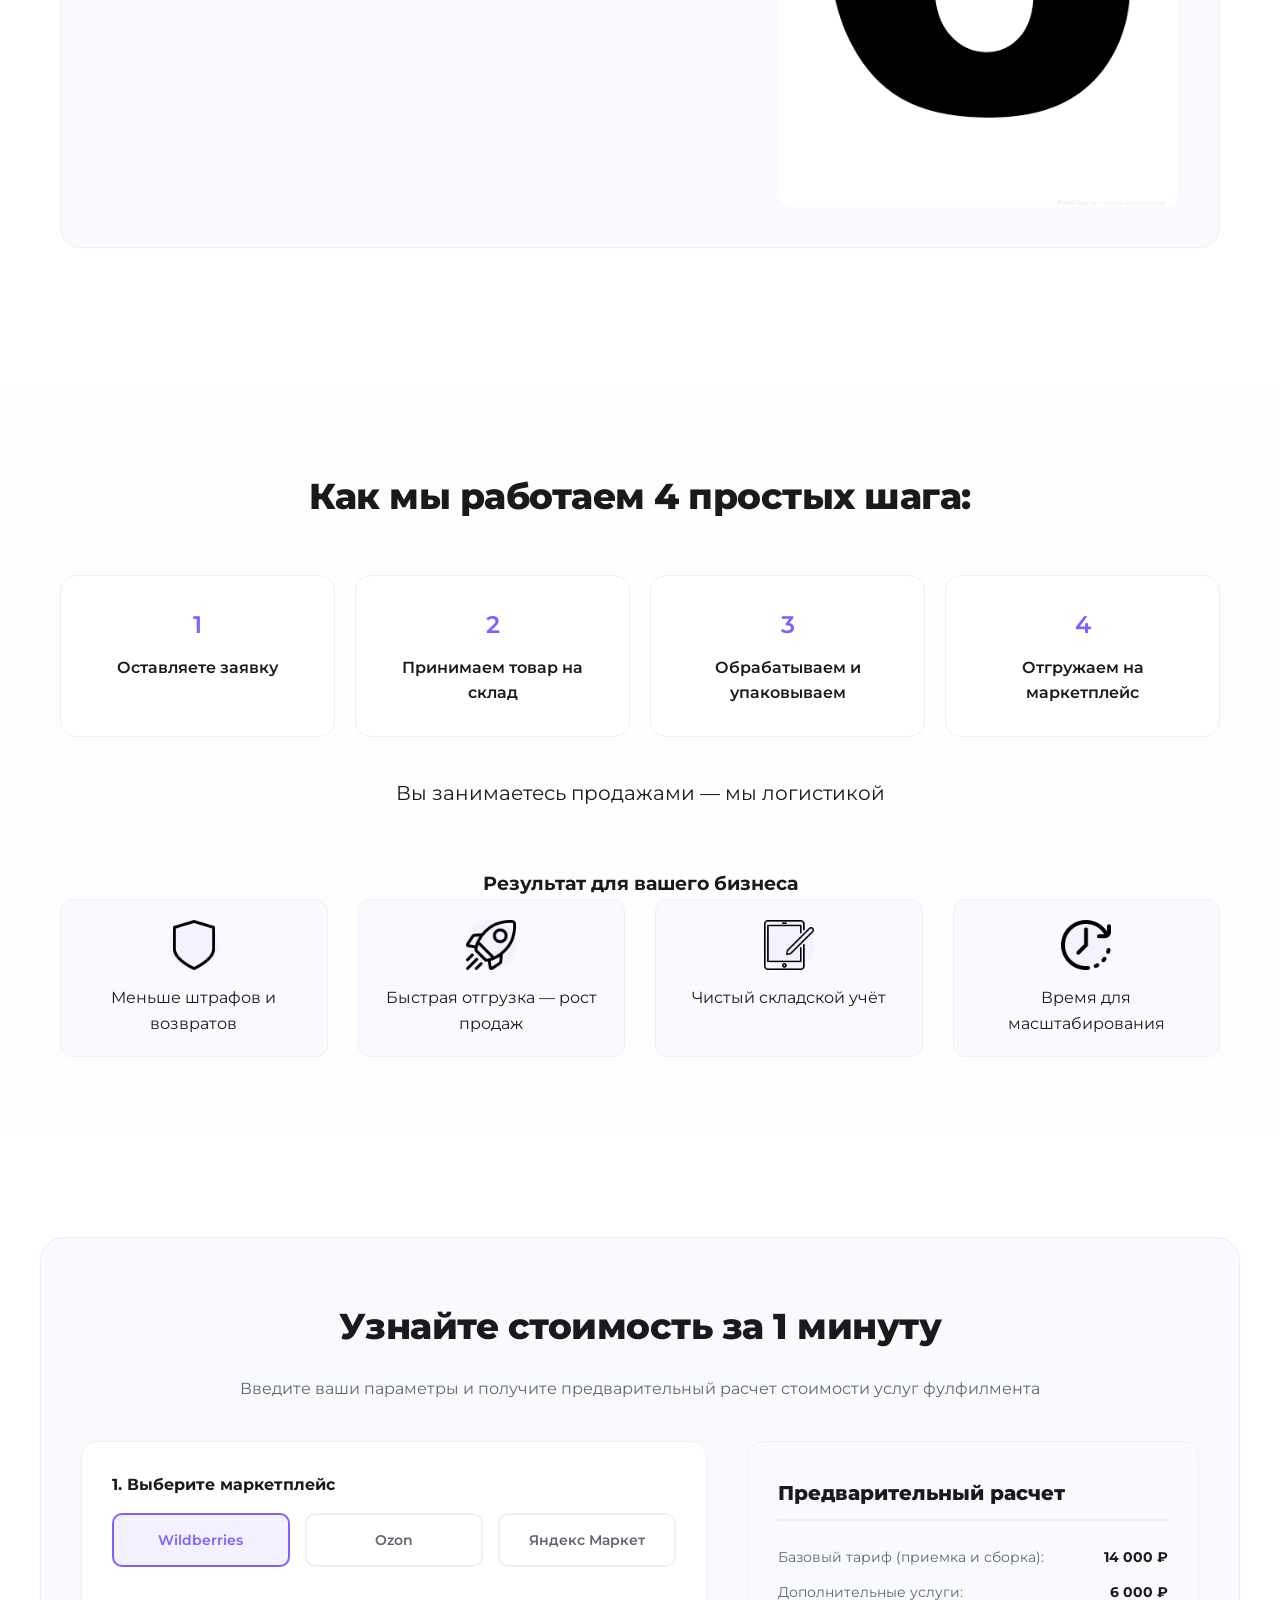
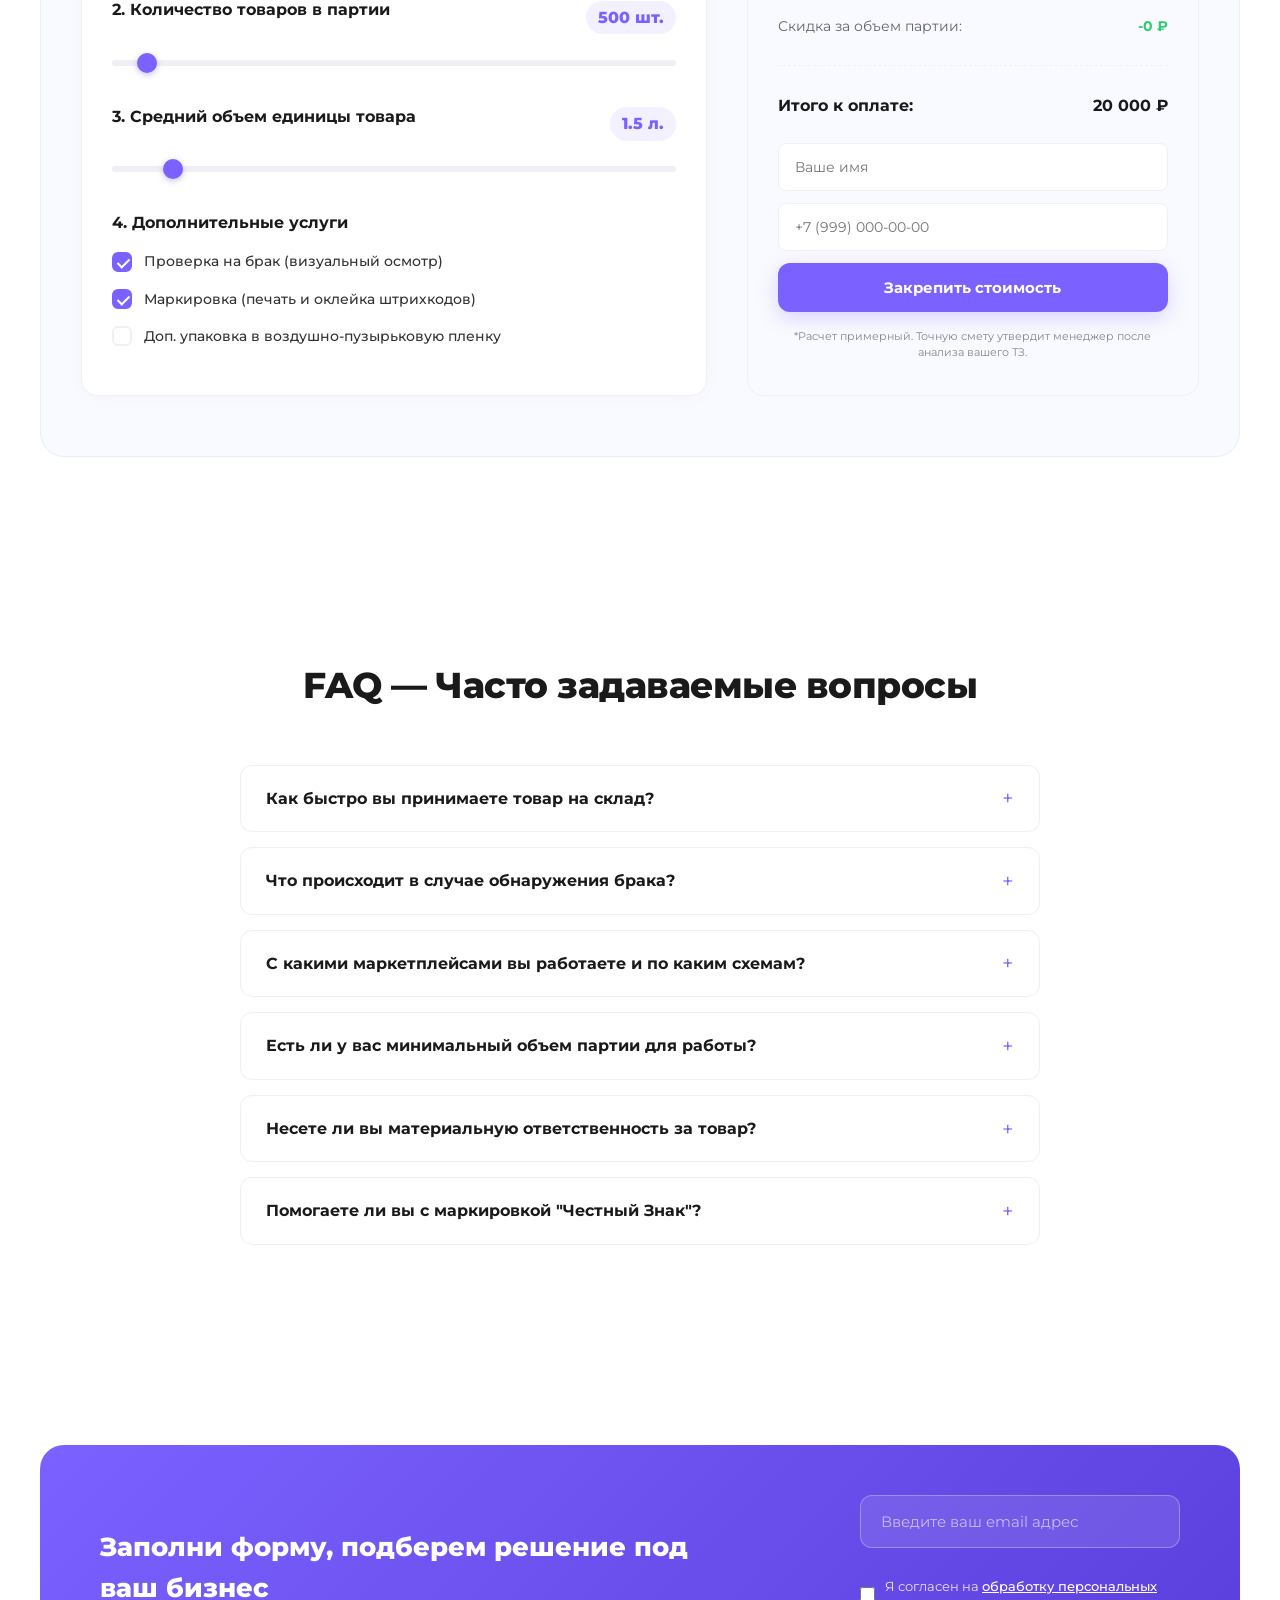
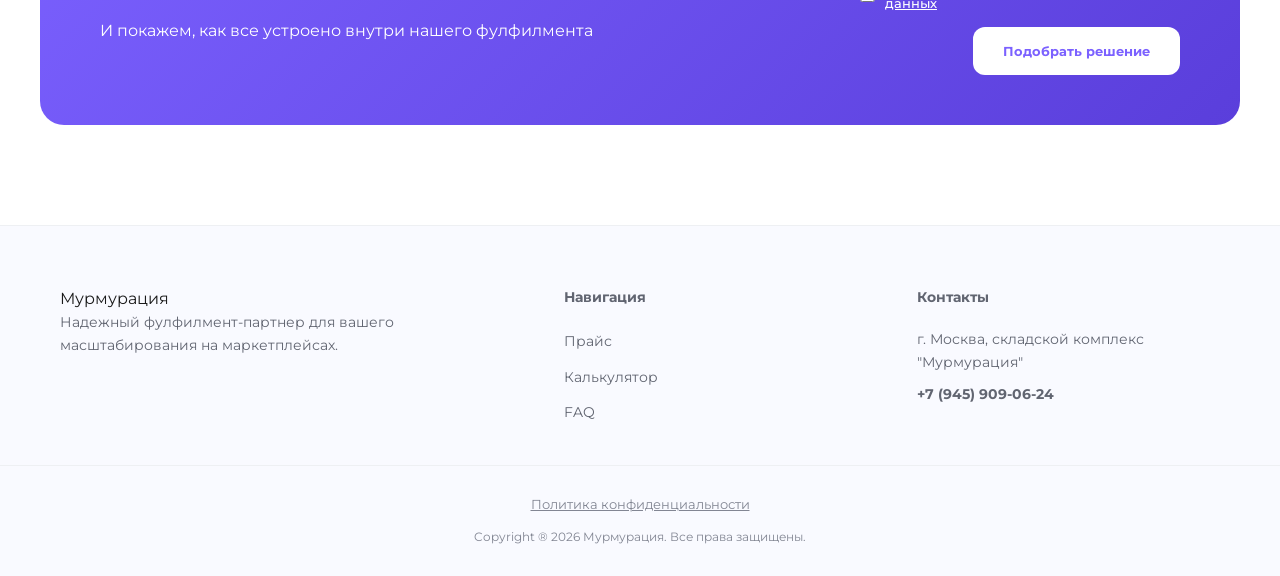
==== commit 08c8b346: "Пора ложится в кроватку и переходить на ноут" ====
--- a/index.html
+++ b/index.html
@@ -3,7 +3,7 @@
   <head>
     <meta charset="UTF-8" />
     <meta name="viewport" content="width=device-width, initial-scale=1.0" />
-    <meta name="color-scheme" content="light only">
+    <meta name="color-scheme" content="light only" />
     <title>
       Мурмурация — Фулфилмент и ответственное хранение для маркетплейсов
     </title>
@@ -75,27 +75,15 @@
         </div>
 
         <nav class="header-nav">
-          <div class="container header-nav-container">
-            <button
-              class="burger-menu-btn"
-              aria-label="Открыть меню"
-              onclick="toggleMobileMenu()"
-            >
-              <span></span>
-              <span></span>
-              <span></span>
-            </button>
-
-            <ul>
-              <li><a href="./">Главная</a></li>
-              <li><a href="./#price">Прайс</a></li>
-              <li><a href="./#calculator">Калькулятор</a></li>
-              <li><a href="./#examples">Примеры работ</a></li>
-              <li><a href="reviews.html">Отзывы</a></li>
-              <li><a href="./#faq">Вопросы</a></li>
-              <li><a href="contact.html">Контакты</a></li>
-            </ul>
-          </div>
+          <ul>
+            <li><a href="./">Главная</a></li>
+            <li><a href="./#price">Прайс</a></li>
+            <li><a href="./#calculator">Калькулятор</a></li>
+            <li><a href="./#examples">Примеры работ</a></li>
+            <li><a href="reviews.html">Отзывы</a></li>
+            <li><a href="./#faq">Вопросы</a></li>
+            <li><a href="contact.html">Контакты</a></li>
+          </ul>
         </nav>
       </header>
 
--- a/css/main.css
+++ b/css/main.css
@@ -126,18 +126,6 @@
   line-height: 1.3;
 }
 
-/* Адаптив для мобилок: немного уменьшаем шрифт, чтобы на экранах смартфонов всё смотрелось компактно */
-@media screen and (max-width: 576px) {
-  .hero-stats {
-    gap: 10px;
-    margin-bottom: 30px;
-    padding-left: 15px; /* Чуть уменьшаем отступ от линии на мобилках */
-  }
-
-  .stat-item-phrase {
-    font-size: 16px;
-  }
-}
 .stat-item {
   display: flex;
   flex-direction: column;
@@ -813,263 +801,6 @@
   transform: translateY(-5px);
   box-shadow: 0 12px 24px rgba(123, 97, 255, 0.12);
 }
-
-/* ==========================================================================
-   ПОЛНЫЙ РЕФАКТОРИНГ МОБИЛЬНОЙ ВЕРСИИ (Экраны <= 768px)
-   ========================================================================== */
-@media screen and (max-width: 768px) {
-  .container {
-    padding-left: 20px;
-    padding-right: 20px;
-  }
-
-  /* Схлопываем огромную шапку в компактную строку */
-  .header-top {
-    display: flex;
-    flex-direction: row !important; /* В одну линию на мобилках */
-    justify-content: space-between;
-    align-items: center;
-    padding: 15px 0;
-    width: 100%;
-  }
-
-  /* Прячем огромные виджеты отзывов из шапки на смартфонах, чтобы не жрали экран */
-  .rating-widgets {
-    display: none !important;
-  }
-
-  /* Контакты ужимаем, оставляем только иконки и телефон */
-  .header-contacts {
-    flex-direction: row !important;
-    gap: 15px;
-    width: auto !important;
-  }
-
-  .callback-links {
-    display: none !important; /* Скрываем "обратный звонок" текстом */
-  }
-
-  .phone-block {
-    align-items: flex-end;
-    gap: 0;
-  }
-
-  .phone-number {
-    font-size: 15px !important;
-  }
-
-  .social-icons a img {
-    width: 28px !important;
-    height: 28px !important;
-  }
-
-  /* Включаем и центрируем кнопку бургера */
-  .burger-menu-btn {
-    display: flex;
-    flex-direction: column;
-    justify-content: space-between;
-    width: 26px;
-    height: 18px;
-    background: transparent;
-    border: none;
-    cursor: pointer;
-    padding: 0;
-    z-index: 101;
-  }
-
-  .burger-menu-btn span {
-    width: 100%;
-    height: 3px;
-    background-color: #1a1a1a;
-    border-radius: 3px;
-    transition: all 0.3s ease;
-  }
-
-  /* Переносим навигацию в полноэкранное JS-меню */
-  .header-nav {
-    border: none;
-    padding: 0;
-    position: static;
-  }
-
-  .header-nav-container {
-    justify-content: flex-end; /* Сдвигаем бургер вправо */
-    padding: 10px 20px;
-  }
-
-  .header-nav ul {
-    display: none;
-    flex-direction: column !important;
-    position: fixed;
-    top: 0;
-    left: 0;
-    width: 100%;
-    height: 100vh;
-    background: #ffffff;
-    z-index: 100;
-    padding: 100px 20px 40px 20px !important;
-    justify-content: flex-start;
-    align-items: center;
-    gap: 30px !important;
-  }
-
-  .header-nav ul li a {
-    font-size: 20px !important;
-    color: #1a1a1a;
-  }
-
-  /* Классы-переключатели для JS */
-  .header-nav.open ul {
-    display: flex !important;
-  }
-
-  .header-nav.open .burger-menu-btn span:nth-child(1) {
-    transform: translateY(7px) rotate(45deg);
-  }
-  .header-nav.open .burger-menu-btn span:nth-child(2) {
-    opacity: 0;
-  }
-  .header-nav.open .burger-menu-btn span:nth-child(3) {
-    transform: translateY(-8px) rotate(-45deg);
-  }
-
-  /* Главный экран (Hero) */
-  .hero-layout-wrapper {
-    flex-direction: column-reverse !important; /* Сначала текст, видео в самый верх */
-    gap: 30px;
-  }
-
-  .hero-text-side {
-    flex: 0 0 100%;
-    max-width: 100%;
-    text-align: center;
-  }
-
-  .hero-title {
-    font-size: 28px;
-    line-height: 1.3;
-  }
-
-  .hero-stats {
-    justify-content: center;
-    border-left: none;
-    border-bottom: 2px solid #7b61ff;
-    padding-left: 0;
-    padding-bottom: 15px;
-  }
-
-  .hero-interactive-side {
-    flex: 0 0 100%;
-  }
-
-  /* Карусель */
-  .logos-group {
-    gap: 40px;
-    padding-right: 40px;
-  }
-  .logos-group img,
-  .logos-track img {
-    height: 24px !important;
-    filter: grayscale(
-      100%
-    ) !important; /* Убираем цветность со всех дубликатов на мобилке */
-    opacity: 0.3 !important;
-  }
-
-  /* Коммерция и футер */
-  .grid-3-columns,
-  .footer-blocks {
-    grid-template-columns: 1fr !important;
-    gap: 30px;
-  }
-
-  .footer-blocks {
-    text-align: center;
-  }
-
-  /* Перестраиваем фиолетовый баннер формы в один вертикальный столб */
-  .form-banner {
-    flex-direction: column !important;
-    align-items: stretch !important;
-    padding: 40px 20px !important;
-    gap: 25px !important;
-  }
-
-  /* Текст формы центрируем */
-  .form-text {
-    text-align: center;
-  }
-
-  .form-text h3 {
-    font-size: 22px !important;
-    line-height: 1.3;
-  }
-
-  /* Поля ввода и кнопка выстраиваются друг под другом */
-  .form-fields {
-    flex-direction: column !important;
-    width: 100% !important;
-    align-items: center !important;
-    gap: 15px !important;
-  }
-
-  /* Инпуты растягиваются на всю доступную ширину */
-  .form-fields input {
-    max-width: 100% !important;
-    width: 100% !important;
-  }
-
-  /* Кнопка "Подобрать решение" больше не накладывается */
-  .form-fields button {
-    width: 100% !important;
-    white-space: normal !important; /* Разрешаем перенос текста, если кнопка узкая */
-    padding: 16px 20px !important;
-  }
-
-  /* ИСПРАВЛЕНО: Чекбокс согласия РКН больше не разлетается */
-  .privacy-agreement {
-    display: flex !important;
-    flex-direction: row !important; /* Чекбокс и текст строго в одну строку */
-    align-items: flex-start !important; /* Ровняем по верхней границе первой строчки текста */
-    gap: 10px !important;
-    margin: 10px auto 0 auto !important;
-    width: 100% !important;
-    max-width: 100% !important; /* Занимает всю ширину инпута */
-    justify-content: flex-start !important; /* Прижимаем элементы влево без дырок */
-    text-align: left !important;
-  }
-
-  .privacy-agreement input[type="checkbox"] {
-    margin-top: 3px !important; /* Выравниваем квадратик по центру первой строки */
-    flex-shrink: 0 !important; /* Защищаем чекбокс от сплющивания */
-    width: 16px !important;
-    height: 16px !important;
-    cursor: pointer;
-  }
-
-  .privacy-agreement label {
-    font-size: 13px !important;
-    line-height: 1.4 !important;
-    color: rgba(255, 255, 255, 0.85) !important;
-    text-align: left !important;
-  }
-}
-
-/* Дополнительные страницы */
-.reviews-hero h1,
-.about-hero h1 {
-  font-size: 28px;
-}
-.review-card-header,
-.about-stats-grid,
-.about-features-grid {
-  flex-direction: column;
-  grid-template-columns: 1fr !important;
-  gap: 10px;
-}
-.about-story-block {
-  padding: 20px;
-}
 /* ==========================================================================
    ИНТЕРАКТИВНЫЙ КАЛЬКУЛЯТОР СТОИМОСТИ
    ========================================================================== */
@@ -1335,20 +1066,123 @@
   line-height: 1.4;
   margin-top: 5px;
 }
-
-/* Адаптивность для мобилок */
-@media screen and (max-width: 992px) {
+/* ==========================================================================
+   ПОЛНЫЙ РЕФАКТОРИНГ МОБИЛЬНОЙ ВЕРСИИ (Экраны <= 768px)
+   ========================================================================== */
+/* Адаптив для мобилок: немного уменьшаем шрифт, чтобы на экранах смартфонов всё смотрелось компактно */
+/* ==========================================================================
+   АДАПТИВ ДЛЯ МОБИЛОК (768px и меньше)
+   ========================================================================== */
+@media screen and (max-width: 768px) {
+  /* Базовые контейнеры */
+  .container {
+    padding-left: 20px !important;
+    padding-right: 20px !important;
+  }
+
+  /* --- ШАПКА --- */
+  .header-top {
+    display: flex !important;
+    flex-direction: row !important;
+    justify-content: space-between;
+    align-items: center;
+    padding: 15px 0 !important;
+  }
+
+  .rating-widgets,
+  .callback-links {
+    display: none !important;
+  }
+
+  /* Бургер и Меню */
+  .burger-menu-btn {
+    display: flex !important;
+    flex-direction: column;
+    gap: 4px;
+    border: none;
+    background: transparent;
+    cursor: pointer;
+    z-index: 101;
+  }
+  .burger-menu-btn span {
+    width: 25px;
+    height: 3px;
+    background: #1a1a1a;
+    border-radius: 2px;
+  }
+
+  .header-nav {
+    border: none !important;
+    padding: 0 !important;
+    position: static !important;
+  }
+
+  .header-nav ul {
+    display: none;
+    position: fixed;
+    top: 0;
+    left: 0;
+    width: 100%;
+    height: 100vh;
+    background: #ffffff;
+    flex-direction: column !important;
+    justify-content: center;
+    align-items: center;
+    gap: 30px !important;
+    z-index: 1000;
+  }
+  .header-nav.open ul {
+    display: flex !important;
+  }
+
+  /* --- КОНТЕНТ --- */
+  .hero-layout-wrapper {
+    flex-direction: column-reverse !important;
+    gap: 30px !important;
+  }
+  .hero-title {
+    font-size: 28px !important;
+    line-height: 1.3 !important;
+  }
+
+  .grid-3-columns,
+  .footer-blocks,
+  .about-stats-grid,
+  .about-features-grid {
+    grid-template-columns: 1fr !important;
+    gap: 20px !important;
+  }
+
+  /* --- ФОРМА И КАЛЬКУЛЯТОР --- */
+  .form-banner {
+    flex-direction: column !important;
+    padding: 30px 20px !important;
+    gap: 20px !important;
+  }
+  .form-fields {
+    flex-direction: column !important;
+    width: 100% !important;
+    gap: 15px !important;
+  }
+  .form-fields input,
+  .form-fields button {
+    width: 100% !important;
+    max-width: 100% !important;
+  }
+
+  .privacy-agreement {
+    display: flex !important;
+    flex-direction: row !important;
+    align-items: flex-start !important;
+    gap: 10px !important;
+    width: 100% !important;
+    text-align: left !important;
+  }
+
   .calc-wrapper {
-    flex-direction: column;
+    flex-direction: column !important;
   }
   .calc-result-box {
-    position: static;
-  }
-}
-
-@media screen and (max-width: 576px) {
-  .marketplace-options {
-    flex-direction: column;
-    gap: 8px;
-  }
-}
+    position: static !important;
+  }
+}
--- a/css/components/calculator-FAQ.css
+++ b/css/components/calculator-FAQ.css
@@ -1,3 +1,31 @@
+* {
+  box-sizing: border-box; /* Чтобы padding не увеличивал ширину блока */
+  margin: 0;
+  padding: 0;
+}
+
+img {
+  max-width: 100%; /* Чтобы картинки не вылезали за пределы экрана */
+  height: auto;
+}
+
+body {
+  overflow-x: hidden; /* Чтобы сайт не скроллился влево-вправо */
+}
+* {
+  box-sizing: border-box; /* Чтобы padding не увеличивал ширину блока */
+  margin: 0;
+  padding: 0;
+}
+
+img {
+  max-width: 100%; /* Чтобы картинки не вылезали за пределы экрана */
+  height: auto;
+}
+
+body {
+  overflow-x: hidden; /* Чтобы сайт не скроллился влево-вправо */
+}
 /* ==========================================================================
    7. СЕКЦИЯ КАЛЬКУЛЯТОРА И FAQ
    ========================================================================== */
@@ -88,3 +116,39 @@
   transform: rotate(45deg);
   color: #ff7a50;
 }
+
+/* --- АДАПТАЦИЯ КАЛЬКУЛЯТОРА И FAQ --- */
+@media screen and (max-width: 768px) {
+  /* Ужимаем отступы калькулятора, чтобы он влез в экран */
+  .calc-block {
+    padding: 30px 15px !important; /* Уменьшили с 60/40 до 30/15 */
+    border-radius: 16px;
+  }
+
+  .calc-subtitle {
+    margin-top: -15px;
+    margin-bottom: 20px;
+    font-size: 14px;
+  }
+
+  .calc-placeholder {
+    padding: 30px 15px; /* Чтобы не выглядело растянуто */
+  }
+
+  /* FAQ */
+  .faq-list {
+    padding: 0 10px; /* Даем чуть больше места для текста */
+  }
+
+  .faq-item {
+    padding: 15px 20px; /* Чуть компактнее */
+  }
+
+  .faq-question {
+    font-size: 15px; /* Чуть уменьшаем, чтобы вопрос не съезжал на 3 строки */
+  }
+
+  .faq-answer {
+    font-size: 13px; /* Текст ответа становится чуть меньше для удобства чтения */
+  }
+}
--- a/css/components/header.css
+++ b/css/components/header.css
@@ -1,3 +1,17 @@
+* {
+  box-sizing: border-box; /* Чтобы padding не увеличивал ширину блока */
+  margin: 0;
+  padding: 0;
+}
+
+img {
+  max-width: 100%; /* Чтобы картинки не вылезали за пределы экрана */
+  height: auto;
+}
+
+body {
+  overflow-x: hidden; /* Чтобы сайт не скроллился влево-вправо */
+}
 /* ==========================================================================
    2. ШАПКА САЙТА (HEADER)
    ========================================================================== */
@@ -131,3 +145,71 @@
 .header-nav ul li.active a {
   color: #7b61ff;
 }
+
+/* ==========================================================================
+   МОБИЛЬНАЯ ВЕРСИЯ (ОБЪЕДИНЕННАЯ)
+   ========================================================================== */
+@media (max-width: 768px) {
+  /* 1. Показываем бургер и крестик */
+  .burger-menu-btn {
+    display: block !important;
+    background: none;
+    border: none;
+    cursor: pointer;
+    padding: 10px;
+  }
+
+  .burger-menu-btn span {
+    display: block;
+    width: 25px;
+    height: 3px;
+    background: #1a1a1a;
+    margin: 5px 0;
+  }
+
+  .close-menu-btn {
+    display: block !important;
+    position: absolute;
+    top: 20px;
+    right: 20px;
+    font-size: 40px;
+    color: #1a1a1a;
+    cursor: pointer;
+    z-index: 10000;
+  }
+
+  /* 2. Стилизация мобильного меню */
+  .header-nav {
+    display: none; /* Скрыто по умолчанию на мобилках */
+    position: fixed;
+    top: 0;
+    left: 0;
+    width: 100%;
+    height: 100%;
+    background: #ffffff;
+    z-index: 9999;
+    flex-direction: column;
+    padding-top: 80px;
+  }
+
+  /* 3. Класс .open для JS */
+  .header-nav.open {
+    display: flex !important;
+  }
+
+  /* 4. Контейнер и список внутри меню */
+  .header-nav-container {
+    flex-direction: column;
+    gap: 30px;
+  }
+
+  .header-nav ul {
+    flex-direction: column;
+    align-items: center;
+    gap: 25px;
+  }
+
+  .header-nav ul li a {
+    font-size: 20px;
+  }
+}
--- a/css/components/slider.css
+++ b/css/components/slider.css
@@ -1,3 +1,17 @@
+* {
+  box-sizing: border-box; /* Чтобы padding не увеличивал ширину блока */
+  margin: 0;
+  padding: 0;
+}
+
+img {
+  max-width: 100%; /* Чтобы картинки не вылезали за пределы экрана */
+  height: auto;
+}
+
+body {
+  overflow-x: hidden; /* Чтобы сайт не скроллился влево-вправо */
+}
 /* ==========================================================================
    СЛАЙДЕРЫ ДО / ПОСЛЕ (BEFORE-AFTER SLIDER)
    ========================================================================== */
@@ -150,3 +164,41 @@
   right: 15px;
   background: rgba(46, 204, 113, 0.85);
 }
+
+/* --- АДАПТАЦИЯ СЛАЙДЕРА ДО/ПОСЛЕ --- */
+@media screen and (max-width: 768px) {
+  .slider-range {
+    /* Делаем зону нажатия шире, чем сам ползунок */
+    padding: 20px 0;
+    /* Это позволит пальцу легче "цеплять" ползунок */
+  }
+
+  /* Добавим эффект при нажатии, чтобы пользователь понимал, что он попал */
+  .slider-range:active + .slider-button {
+    transform: translate(-50%, -50%) scale(1.2);
+    transition: transform 0.2s;
+  }
+}
+.before-after-slider {
+  height: 200px; /* Уменьшаем высоту для мобилок, чтобы картинка не сплющивалась */
+}
+
+/* Чтобы картинки внутри не искажались */
+.slider-img img {
+  object-fit: cover;
+  object-position: center;
+}
+
+/* Уменьшаем размер кнопки на мобилке, чтобы не закрывала пол-экрана */
+.slider-button {
+  width: 30px;
+  height: 30px;
+  border-width: 2px;
+}
+
+/* Плашки делаем поменьше */
+.slider-badge {
+  top: 10px;
+  padding: 2px 6px;
+  font-size: 9px;
+}
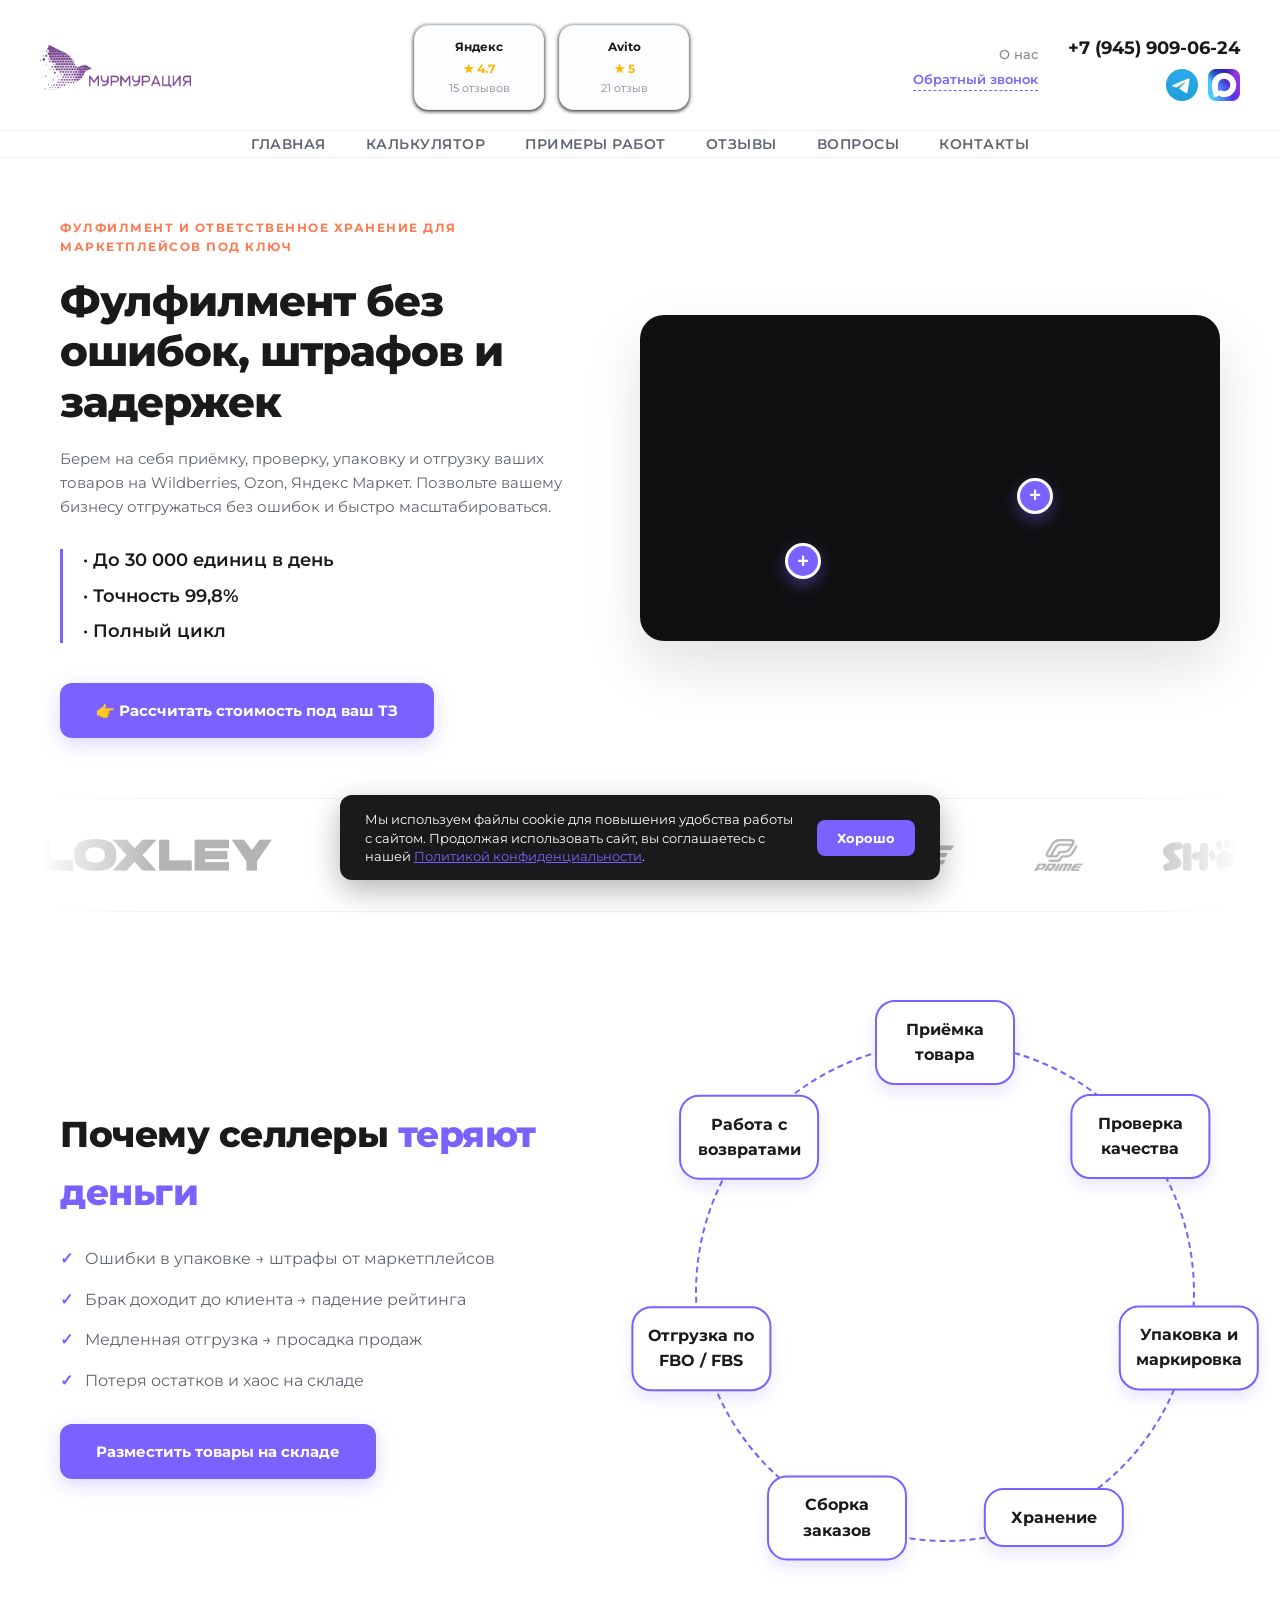
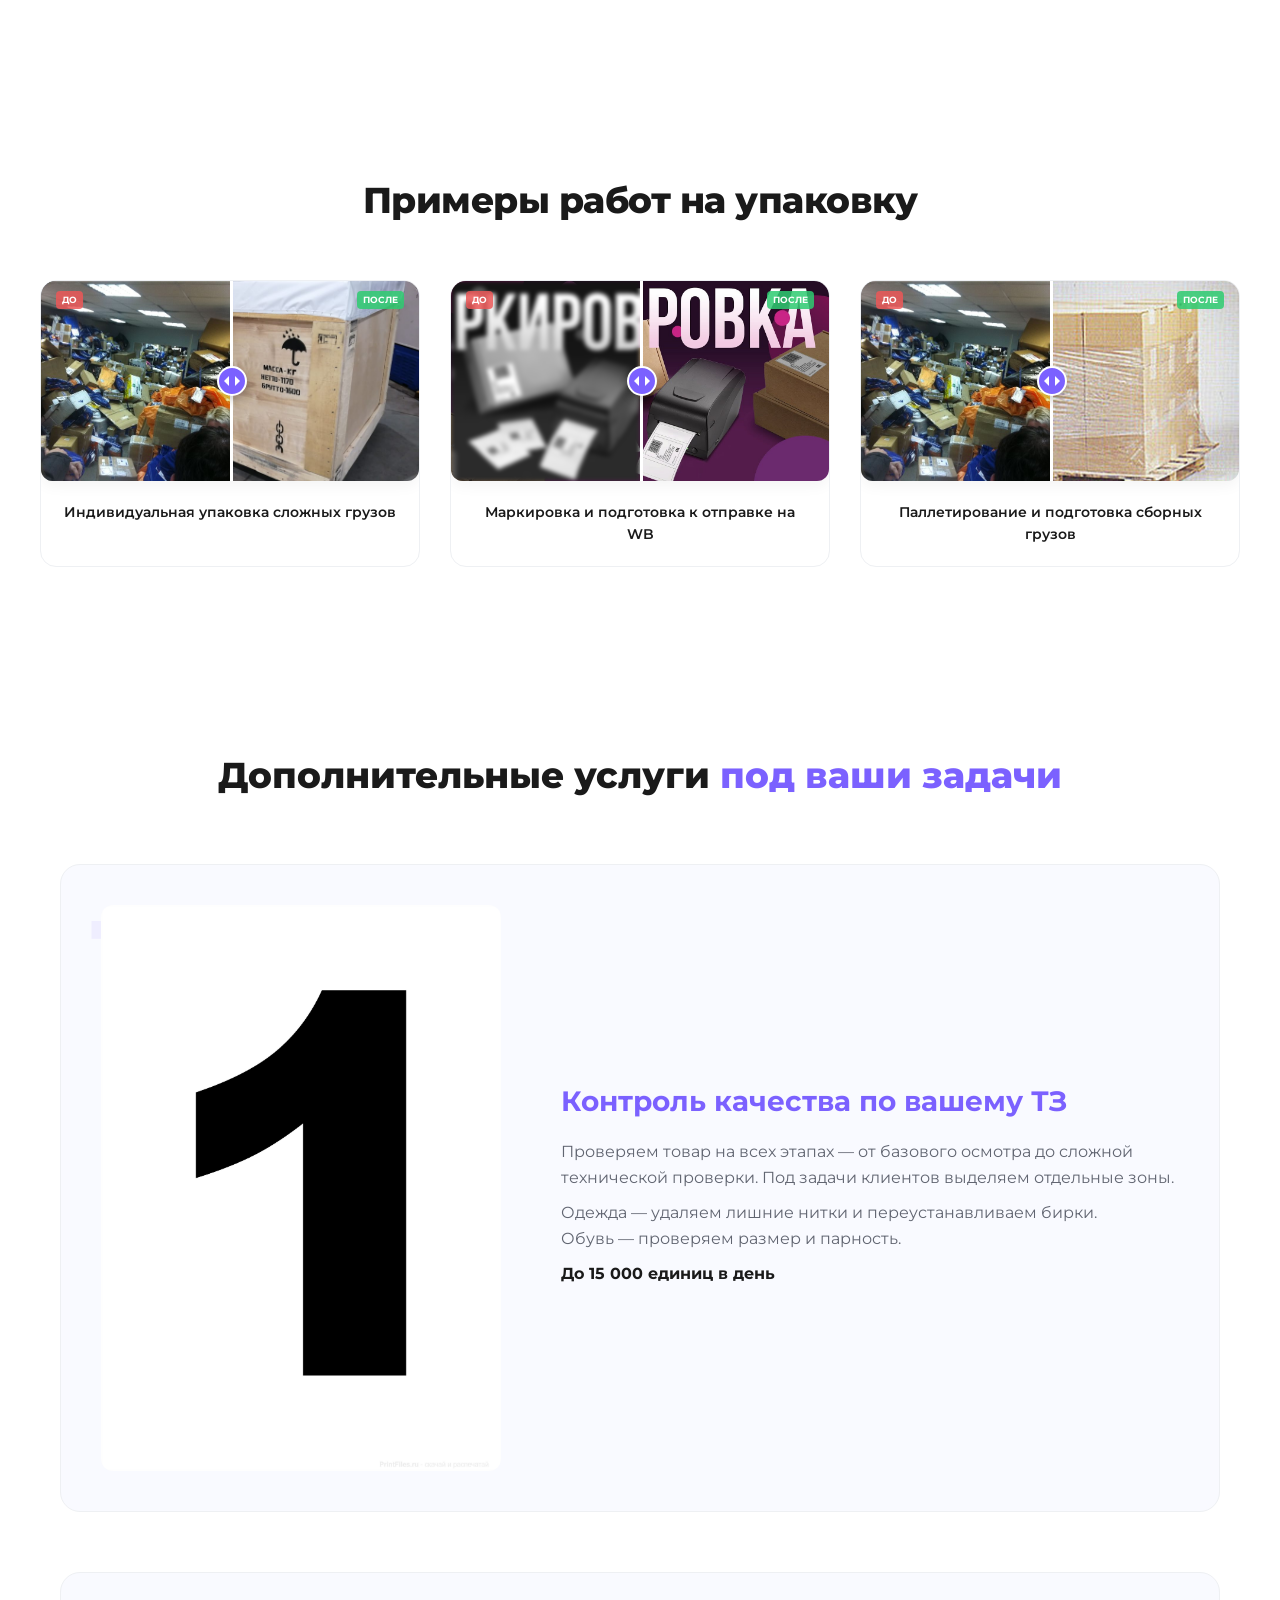
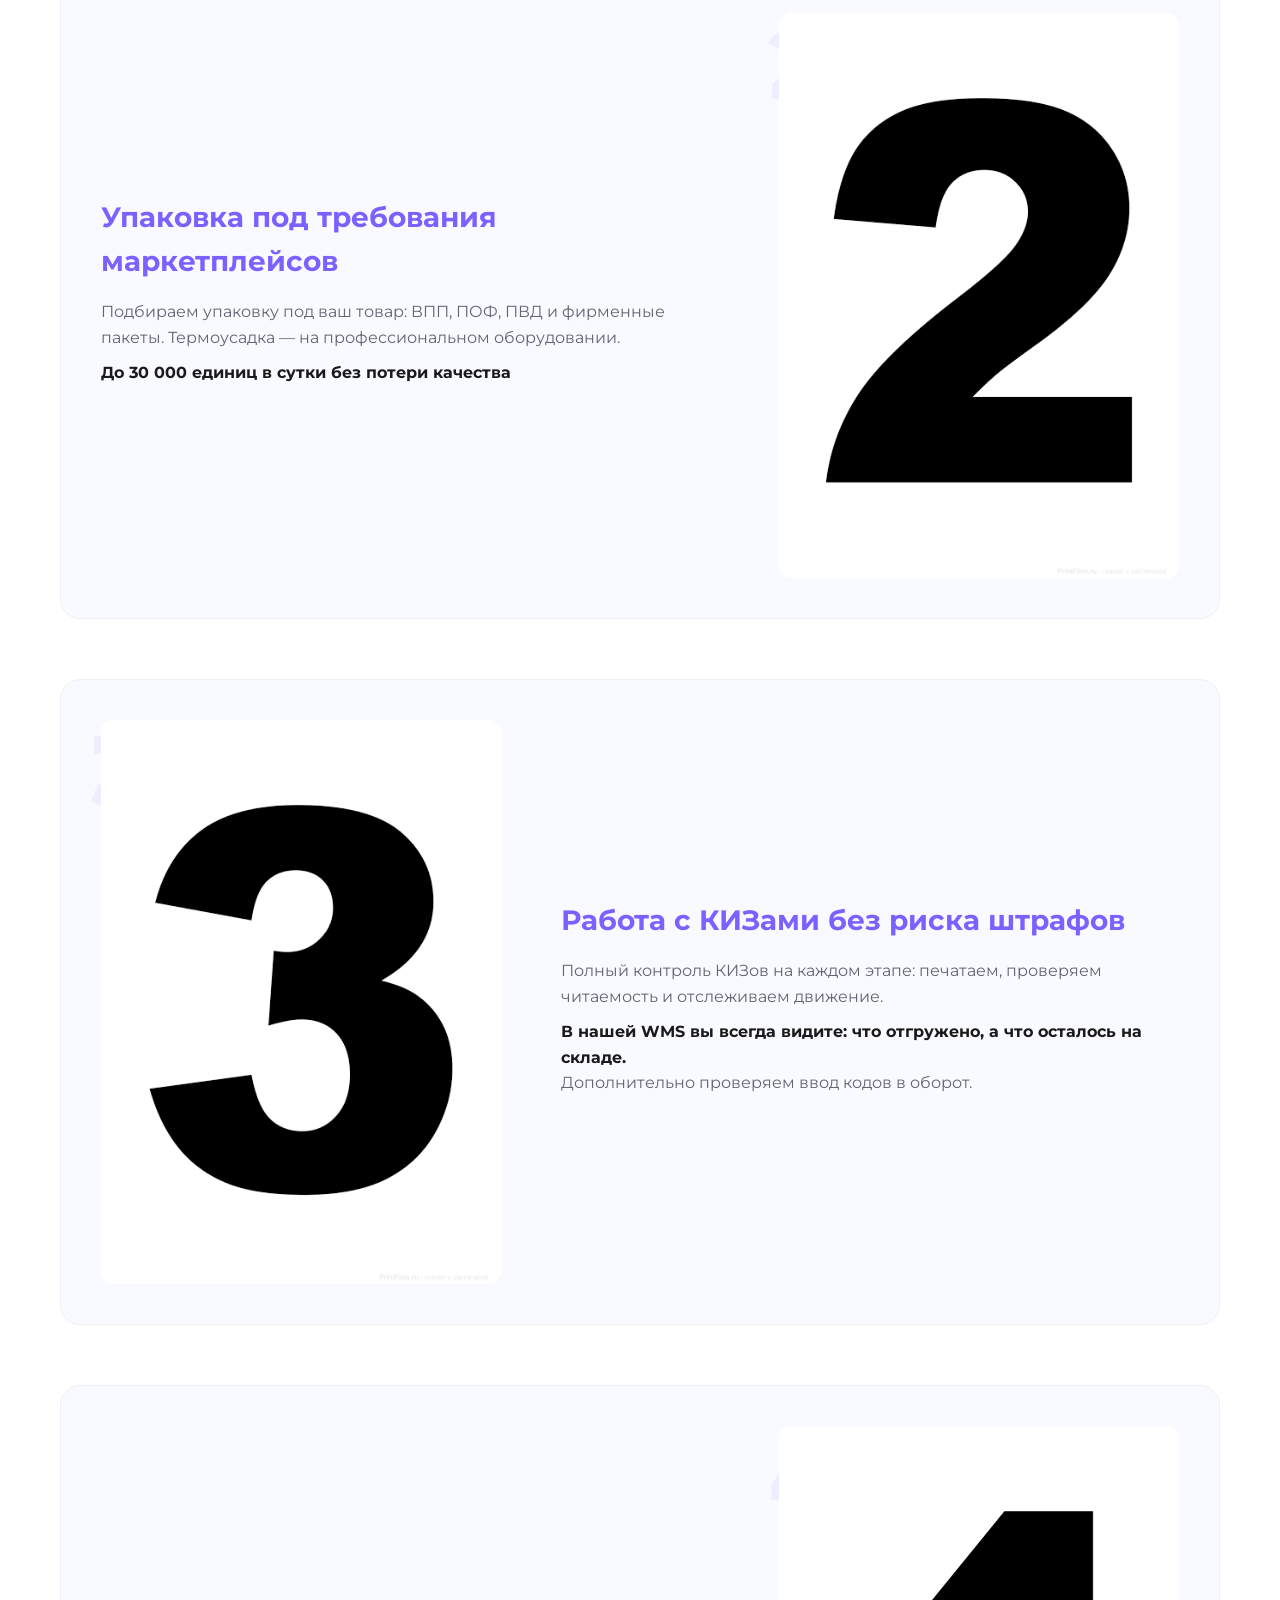
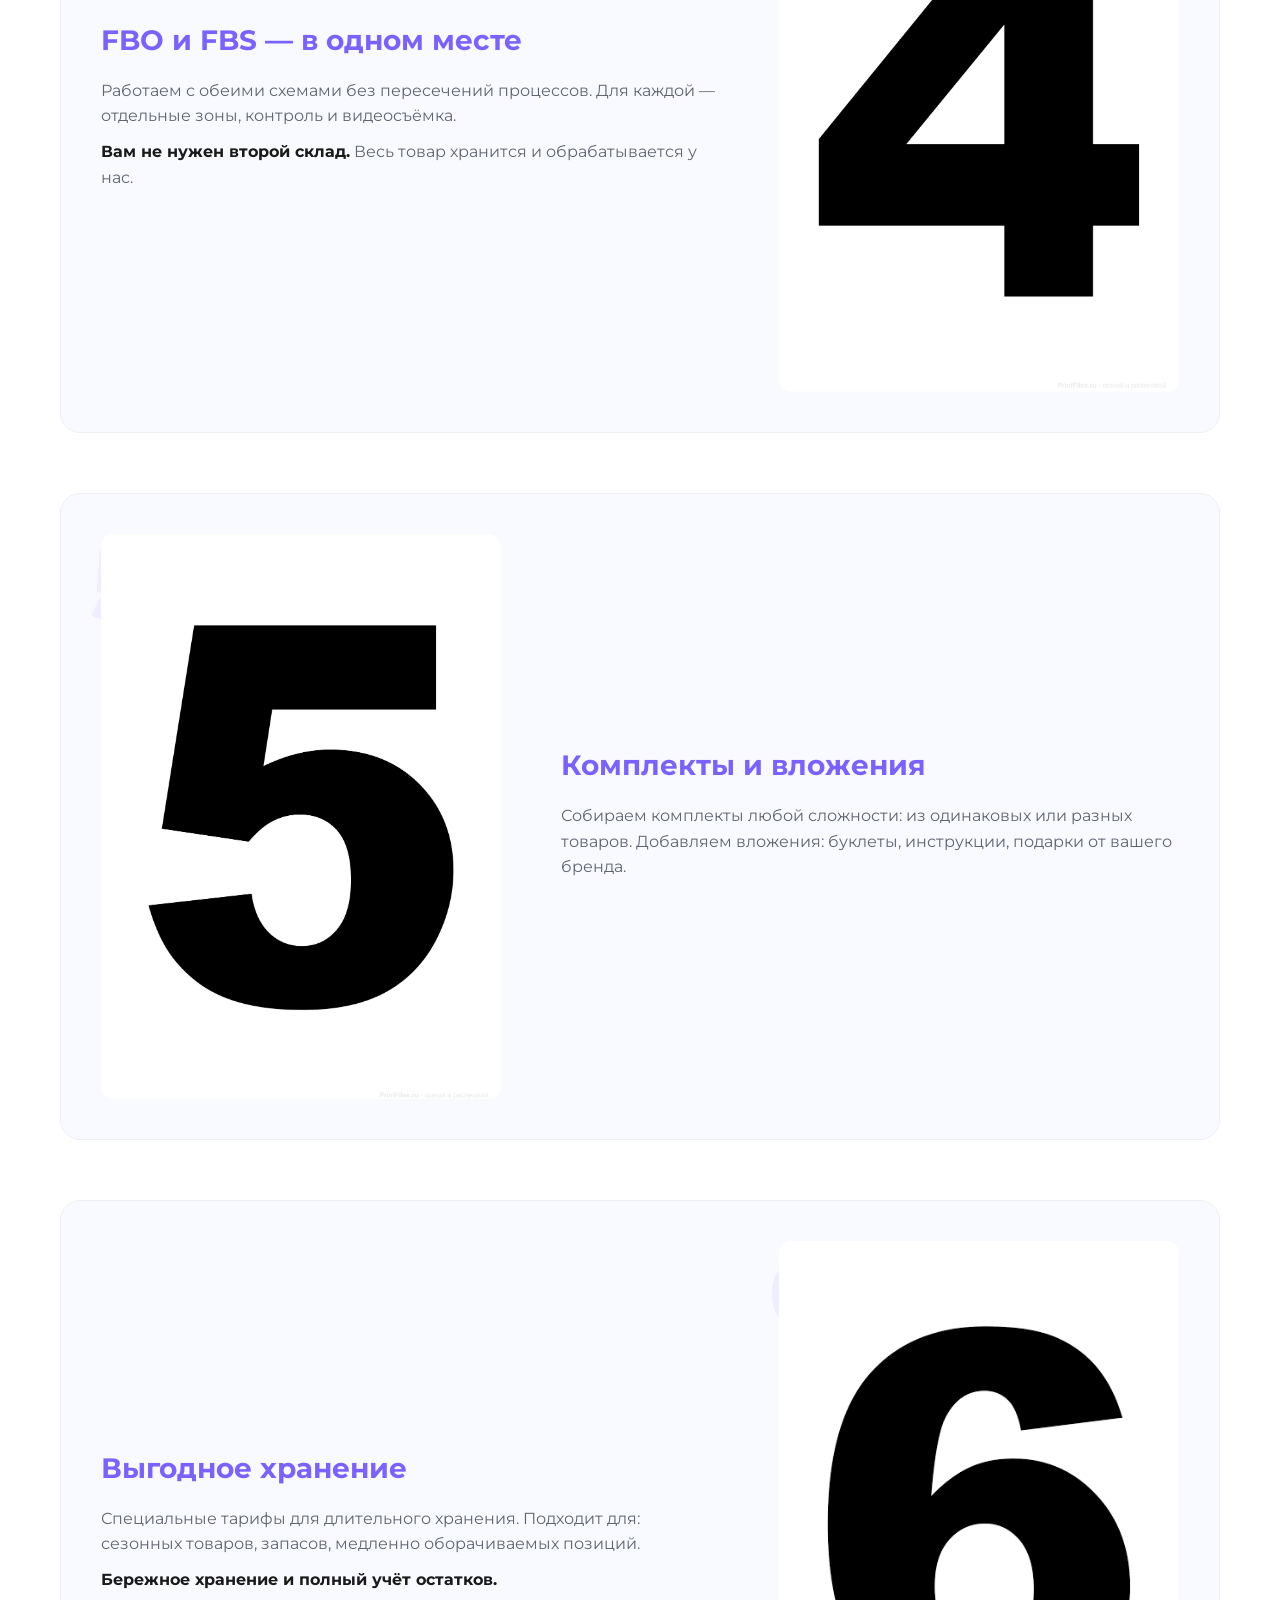
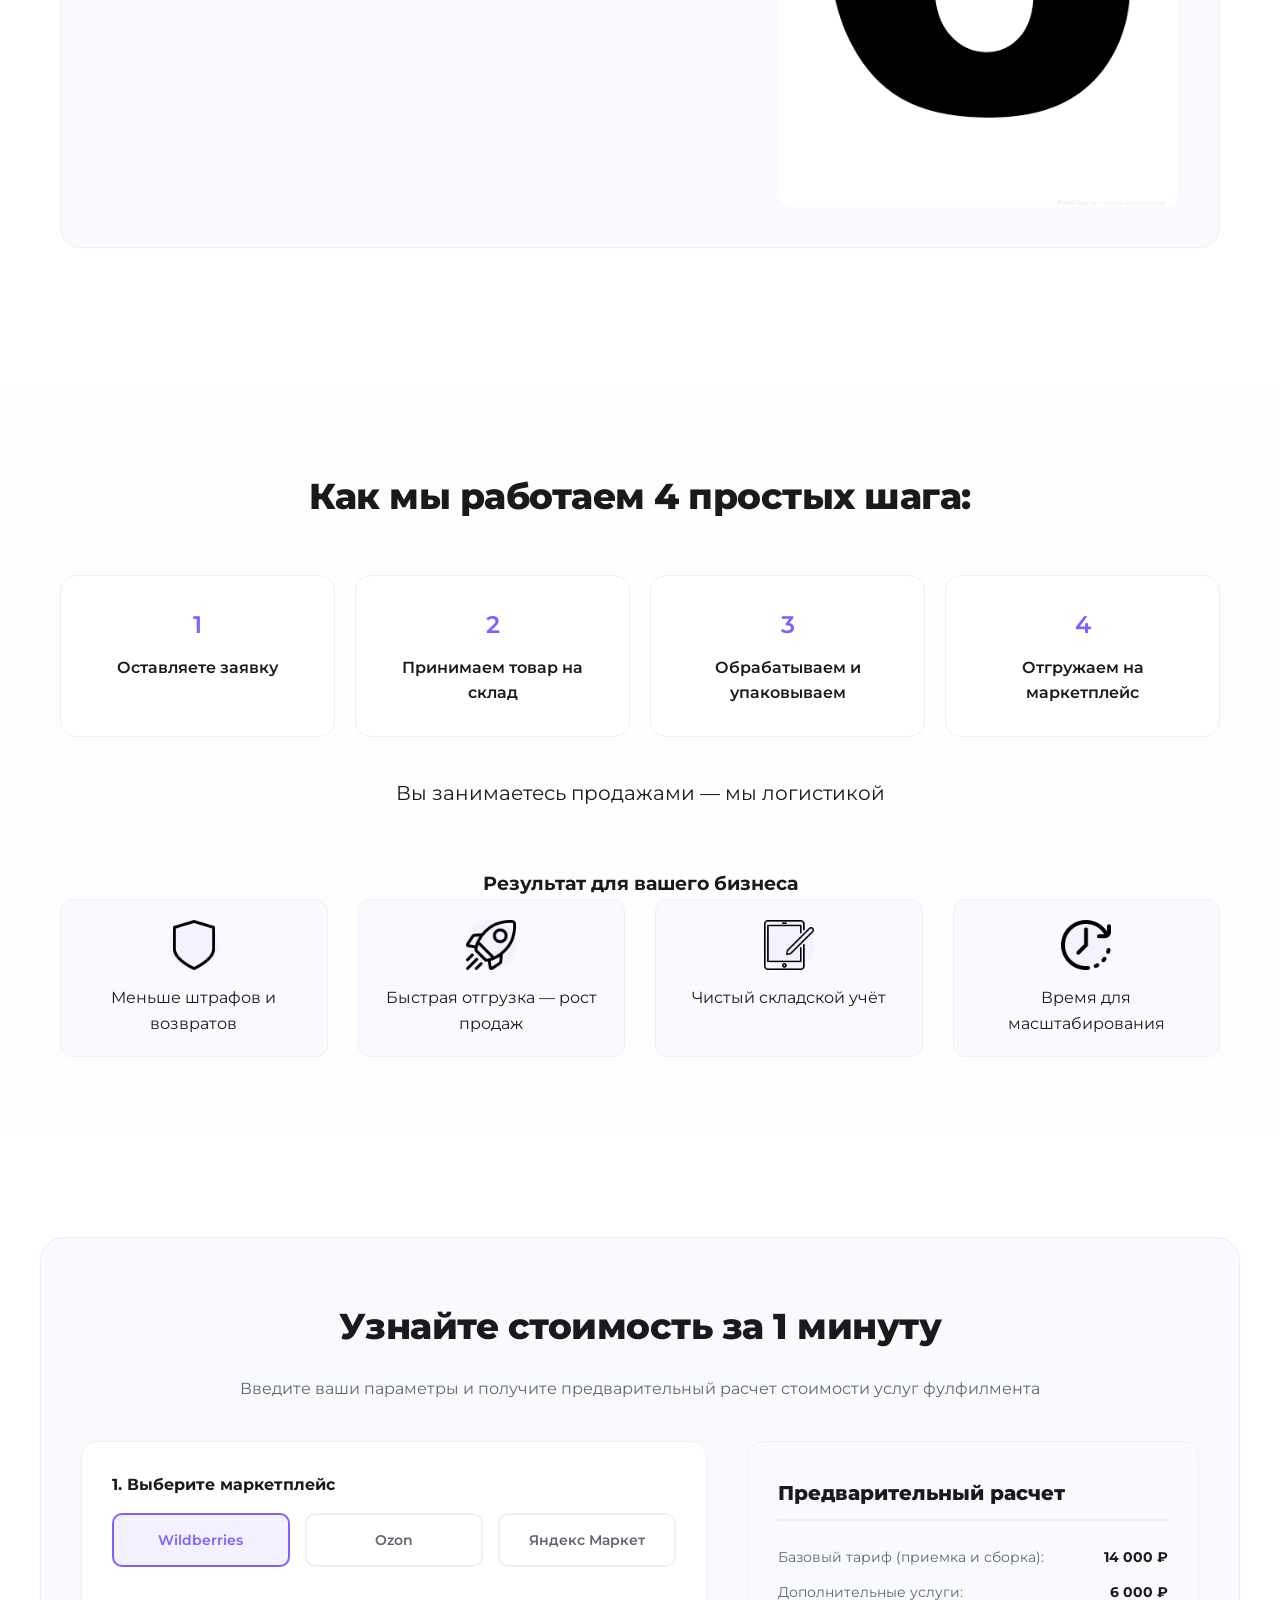
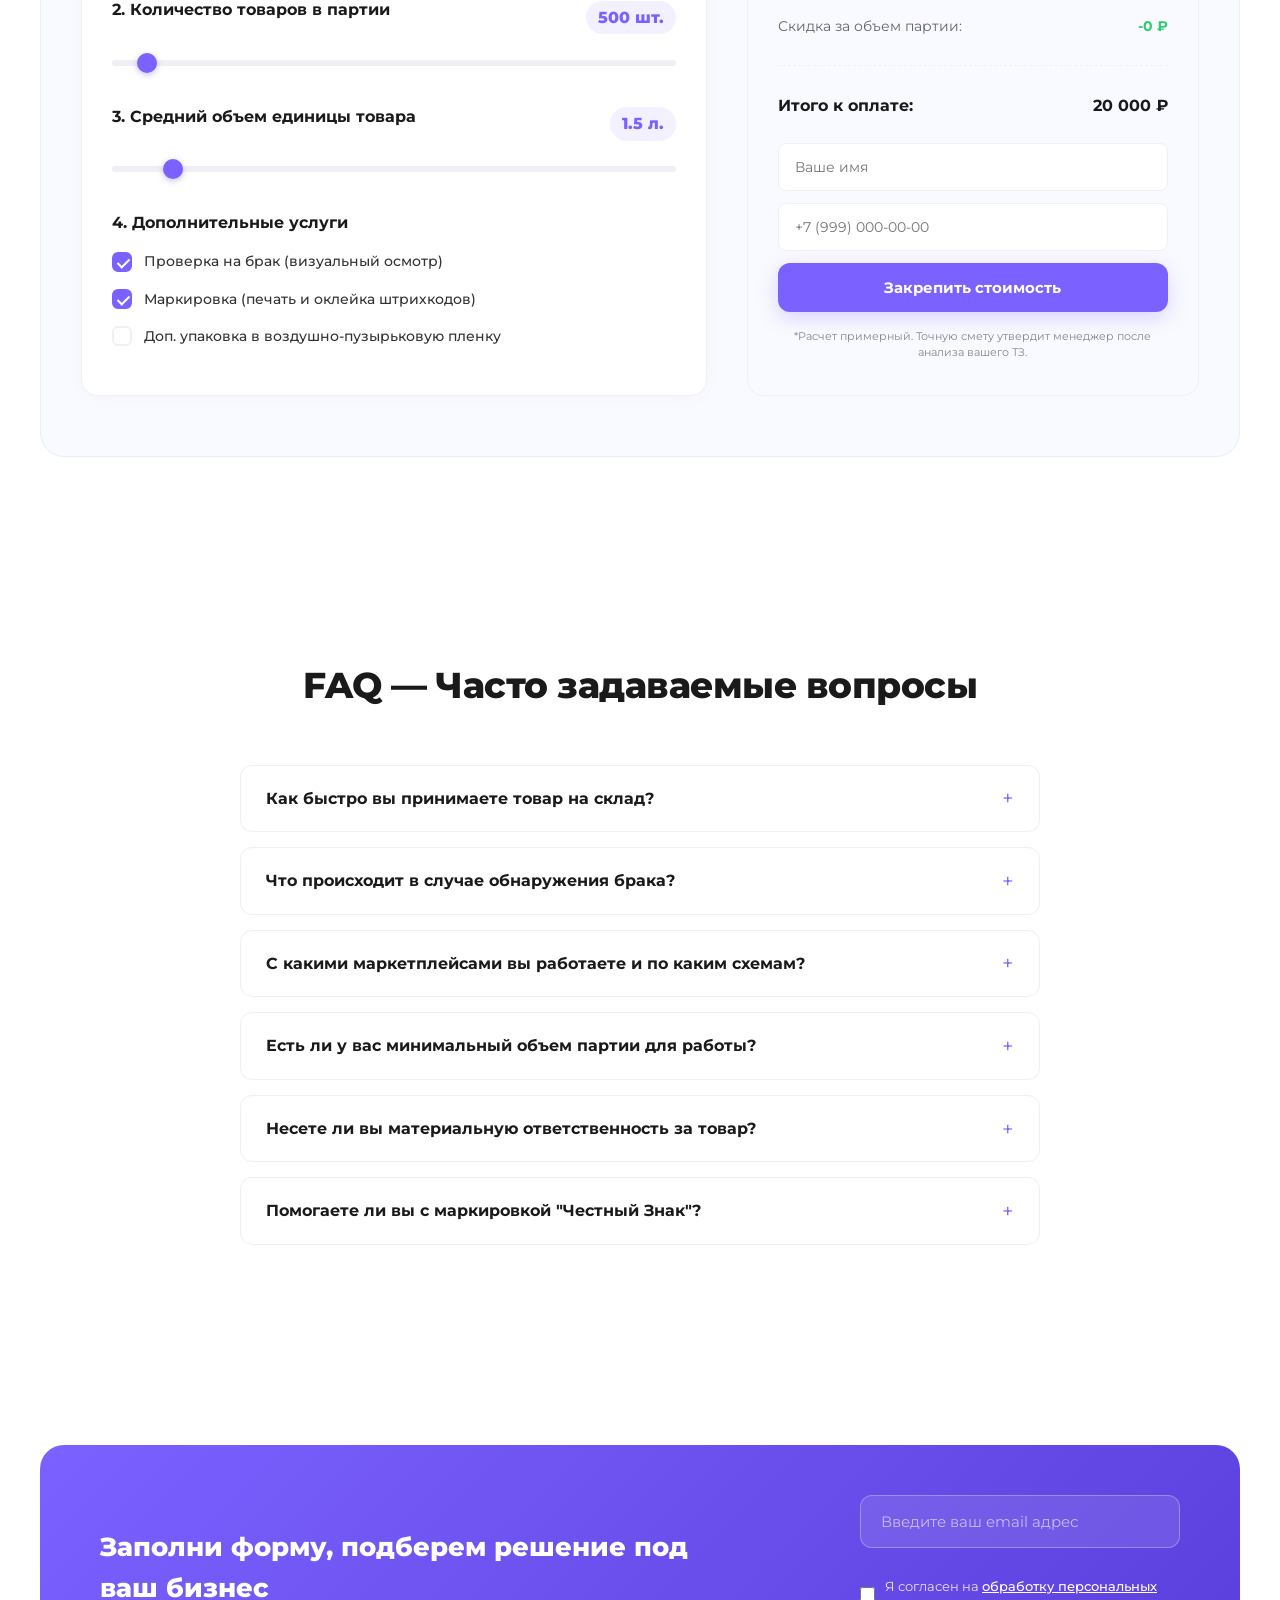
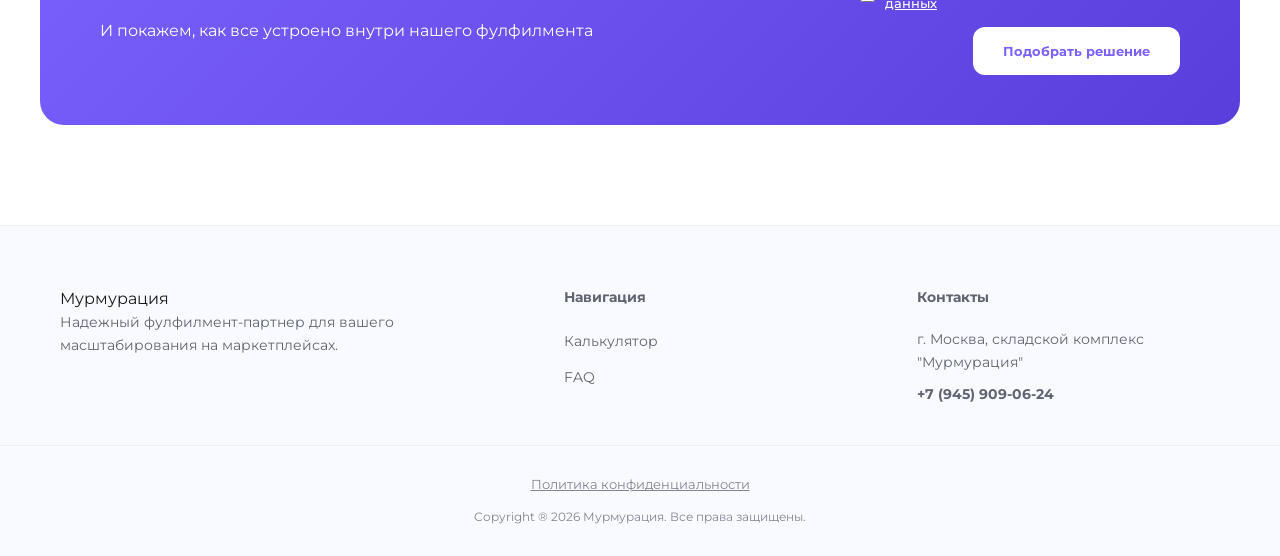
==== commit 99497f68: "Сырая мобилка" ====
--- a/index.html
+++ b/index.html
@@ -12,7 +12,7 @@
     <link rel="stylesheet" href="css/components/header.css" />
     <link rel="stylesheet" href="css/components/slider.css" />
     <link rel="stylesheet" href="css/don't-touch/bugabuga.css" />
-    <link rel="icon" type="image/png" href="img/company-logos/ICO.png" />
+    <link rel="icon" type="image/png" href="img/company-logos/icon.png" />
   </head>
   <body>
     <div class="wrapper">
@@ -73,16 +73,24 @@
             </div>
           </div>
         </div>
-
+        <button
+          class="burger-menu-btn"
+          onclick="toggleMobileMenu()"
+          aria-label="Меню"
+        >
+          <span></span>
+          <span></span>
+          <span></span>
+        </button>
         <nav class="header-nav">
           <ul>
             <li><a href="./">Главная</a></li>
-            <li><a href="./#price">Прайс</a></li>
             <li><a href="./#calculator">Калькулятор</a></li>
             <li><a href="./#examples">Примеры работ</a></li>
             <li><a href="reviews.html">Отзывы</a></li>
             <li><a href="./#faq">Вопросы</a></li>
             <li><a href="contact.html">Контакты</a></li>
+            <li class="mobile-only"><a href="about.html">О нас</a></li>
           </ul>
         </nav>
       </header>
@@ -184,7 +192,7 @@
               <img src="img/partner-logos/SKIFREE.png" alt="SKIFREE" />
               <img src="img/partner-logos/Terro-black-g.png" alt=" g" />
               <img src="img/partner-logos/Terro-black.png" alt="" />
-              <img src="img/partner-logos/Terro-white g.png" alt="" />
+              <img src="img/partner-logos/Terro-white-g.png" alt="" />
               <img src="img/partner-logos/Terro-white.png" alt="" />
             </div>
           </div>
@@ -318,7 +326,7 @@
                 </div>
                 <div class="slider-img img-before">
                   <img
-                    src="img/packaging-examples/kombinir-fanernaya-tara-198.jpg"
+                    src="img/packaging-examples/mess.jpg"
                     alt="До паллетирования"
                   />
                   <span class="slider-badge badge-before">До</span>
@@ -839,7 +847,6 @@
           <div>
             <p class="footer-title">Навигация</p>
             <ul>
-              <li><a href="#price">Прайс</a></li>
               <li><a href="#calculator">Калькулятор</a></li>
               <li><a href="#faq">FAQ</a></li>
             </ul>
@@ -879,7 +886,7 @@
           &times;
         </button>
         <img
-          src="img/hero-images/ Gate.gif"
+          src="img/hero-images/South-Gate.gif"
           alt="Складская зона Южные ворота"
         />
       </div>
--- a/css/main.css
+++ b/css/main.css
@@ -1074,6 +1074,7 @@
    АДАПТИВ ДЛЯ МОБИЛОК (768px и меньше)
    ========================================================================== */
 @media screen and (max-width: 768px) {
+  
   /* Базовые контейнеры */
   .container {
     padding-left: 20px !important;
--- a/css/components/header.css
+++ b/css/components/header.css
@@ -81,8 +81,8 @@
 }
 
 .social-icons img {
-  width: 22px;
-  height: 22px;
+  width: 32px;
+  height: auto;
 }
 
 /* Бургер по умолчанию скрыт на ПК */
@@ -146,41 +146,65 @@
   color: #7b61ff;
 }
 
+@media (min-width: 769px) {
+  .mobile-only {
+    display: none !important;
+  }
+}
+
 /* ==========================================================================
-   МОБИЛЬНАЯ ВЕРСИЯ (ОБЪЕДИНЕННАЯ)
+   МОБИЛЬНАЯ ВЕРСИЯ
    ========================================================================== */
 @media (max-width: 768px) {
-  /* 1. Показываем бургер и крестик */
+  .services img {
+    display: block; /* Обязательно, чтобы сработал auto */
+    max-width: 50%; /* Твой размер */
+    margin: 0 auto; /* 0 — сверху/снизу, auto — слева/справа */
+  }
+
+  .mobile-only {
+    display: block !important; /* Или display: list-item, если это li */
+  }
+
+  .process-flow {
+    display: none !important; /* Полностью убирает блок с экрана */
+  }
+
+  /* 1. Добавляем "воздух" по бокам, чтобы ничего не липло */
+  .header-top {
+    padding: 15px !important;
+  }
+
+  /* 2. Компактные контакты в одну строку */
+  .header-contacts {
+    gap: 10px; /* Уменьшаем расстояние между блоками */
+    scale: 0.8; /* Немного уменьшаем весь блок контактов, чтобы влез */
+    transform-origin: right center; /* Уменьшаем относительно правого края */
+  }
+
+  /* Убираем лишние отступы внутри контактов */
+  .callback-links {
+    gap: 2px;
+  }
+
+  .callback-links a {
+    font-size: 11px; /* Чуть меньше шрифт */
+  }
+
+  .phone-number {
+    font-size: 20px; /* Чуть меньше номер */
+  }
+
+  /* 3. Бургер оставляем на месте, но он теперь в потоке с контактами */
   .burger-menu-btn {
     display: block !important;
-    background: none;
-    border: none;
-    cursor: pointer;
-    padding: 10px;
-  }
-
-  .burger-menu-btn span {
-    display: block;
-    width: 25px;
-    height: 3px;
-    background: #1a1a1a;
-    margin: 5px 0;
-  }
-
-  .close-menu-btn {
-    display: block !important;
-    position: absolute;
-    top: 20px;
-    right: 20px;
-    font-size: 40px;
-    color: #1a1a1a;
-    cursor: pointer;
-    z-index: 10000;
-  }
-
-  /* 2. Стилизация мобильного меню */
+    margin-left: 10px;
+    padding: 5px;
+  }
+
+  /* 4. Настройка мобильного меню (как и было) */
   .header-nav {
-    display: none; /* Скрыто по умолчанию на мобилках */
+    display: none;
     position: fixed;
     top: 0;
     left: 0;
@@ -191,13 +215,52 @@
     flex-direction: column;
     padding-top: 80px;
   }
-
-  /* 3. Класс .open для JS */
+  /* Бургер */
+  .burger-menu-btn {
+    display: block !important;
+    background: white;
+    border: none;
+    cursor: pointer;
+    padding: 10px;
+    border-radius: 8px;
+    z-index: 999;
+    transition: all 0.3s ease;
+  }
+
+  .burger-menu-btn.floating {
+    position: fixed;
+    top: 20px;
+    left: 20px;
+    box-shadow: 0 4px 12px rgba(0, 0, 0, 0.15);
+    z-index: 9999;
+  }
+
+  .burger-menu-btn span {
+    display: block;
+    width: 25px;
+    height: 3px;
+    background: #1a1a1a;
+    margin: 5px 0;
+  }
+
+  /* Мобильное меню */
+  .header-nav {
+    display: none;
+    position: fixed;
+    top: 0;
+    left: 0;
+    width: 100%;
+    height: 100%;
+    background: #ffffff;
+    z-index: 9999;
+    flex-direction: column;
+    padding-top: 80px;
+  }
+
   .header-nav.open {
     display: flex !important;
   }
 
-  /* 4. Контейнер и список внутри меню */
   .header-nav-container {
     flex-direction: column;
     gap: 30px;
@@ -212,4 +275,31 @@
   .header-nav ul li a {
     font-size: 20px;
   }
-}
+
+  /* Крестик */
+  .close-menu-btn {
+    display: none !important;
+    position: absolute;
+    top: 20px;
+    right: 20px;
+    font-size: 40px;
+    background: none;
+    border: none;
+    cursor: pointer;
+    z-index: 10000;
+  }
+
+  .header-nav.open .close-menu-btn {
+    display: block !important;
+  }
+  .burger-menu-btn {
+    display: block !important;
+    position: relative; /* Чтобы она была в потоке, пока не скроллишь */
+    z-index: 10002 !important; /* Ставим выше всего (меню у нас 9999) */
+  }
+
+  /* Если меню открыто, бургер все равно должен быть виден */
+  .header-nav.open ~ .burger-menu-btn {
+    display: block !important;
+  }
+}
